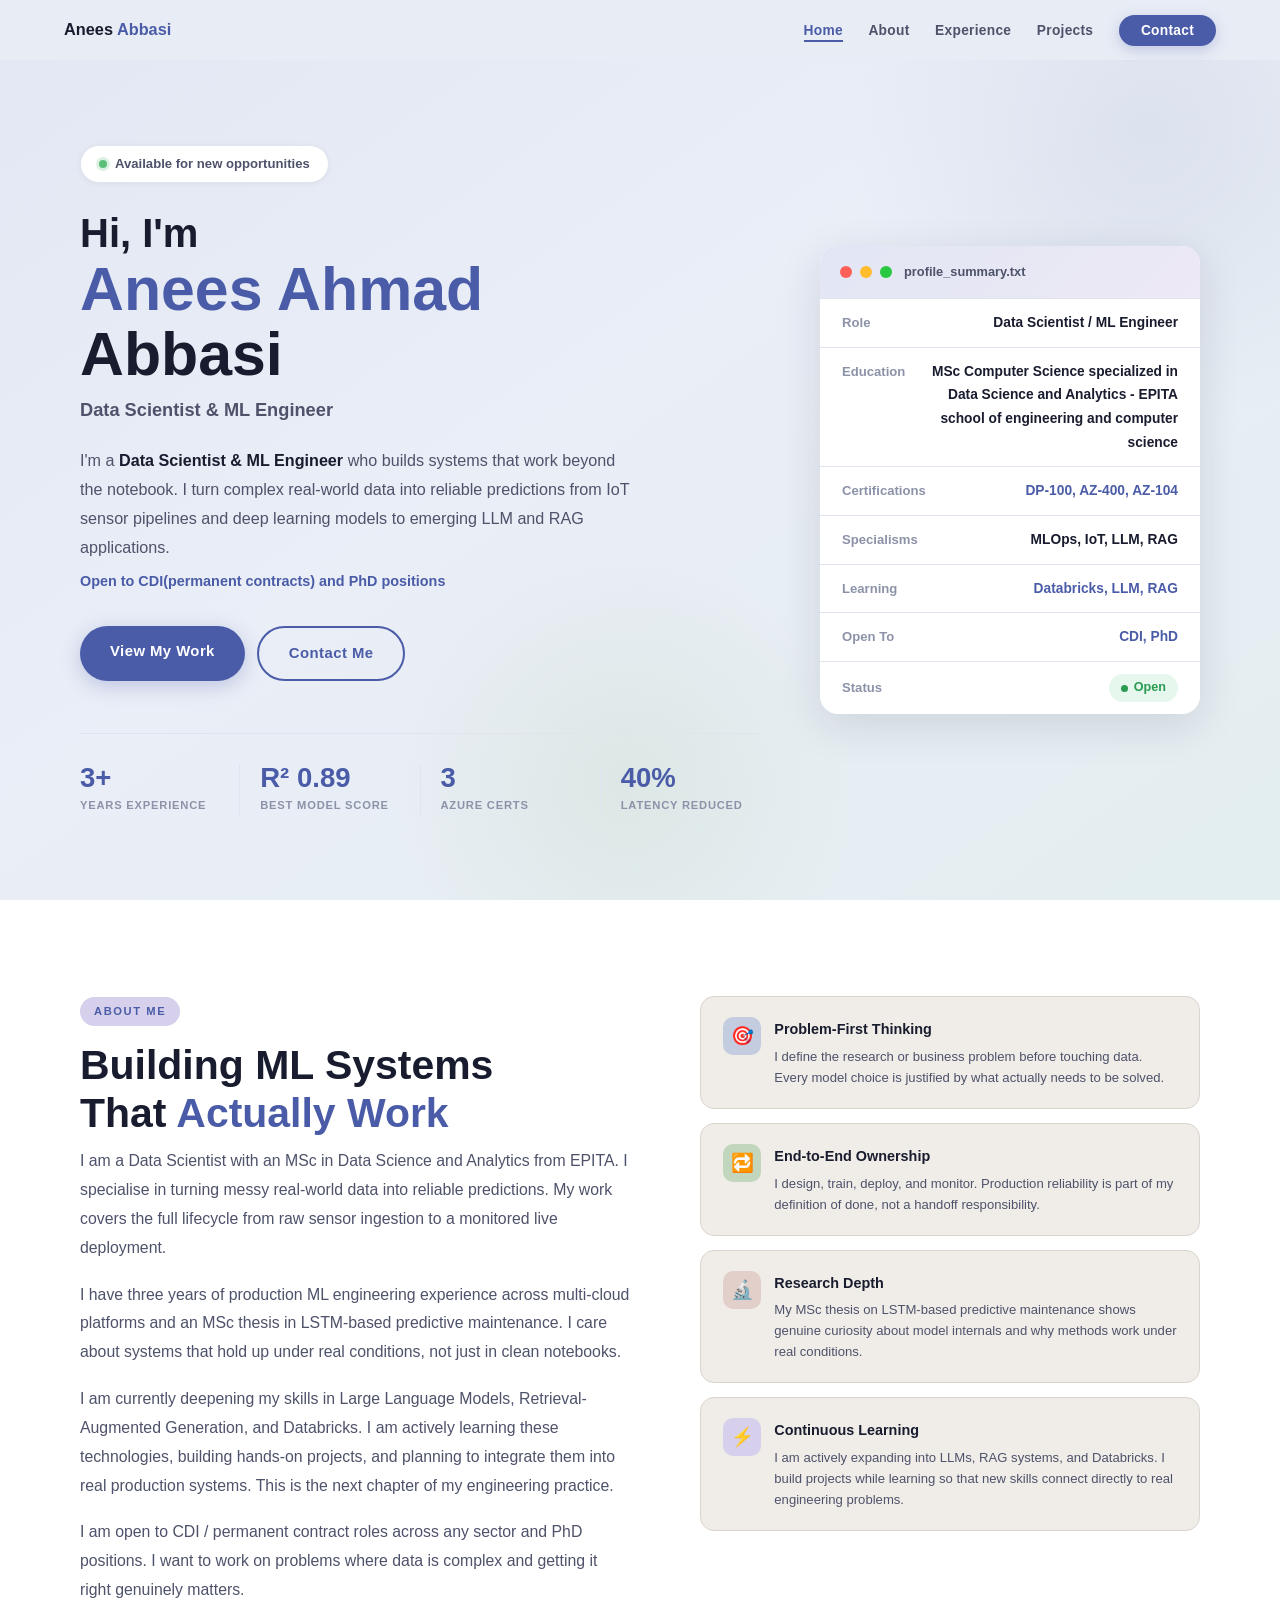
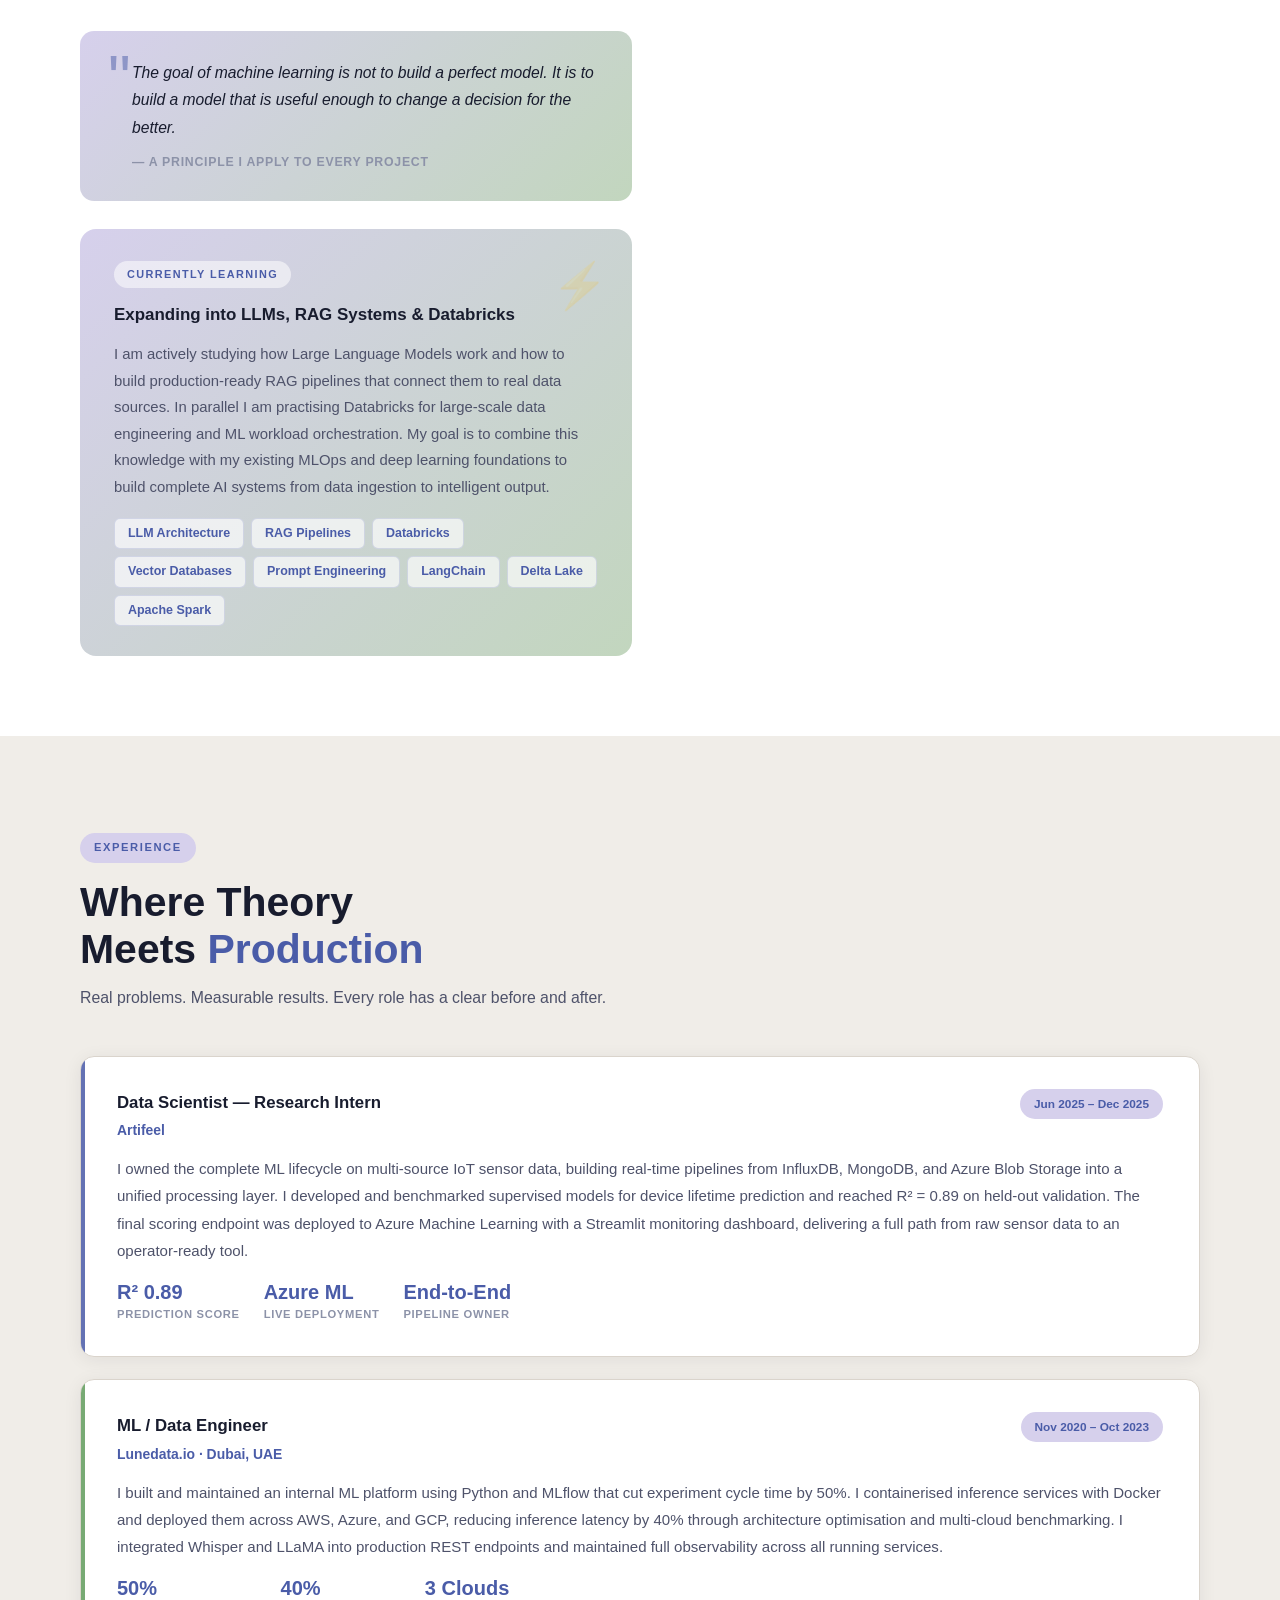
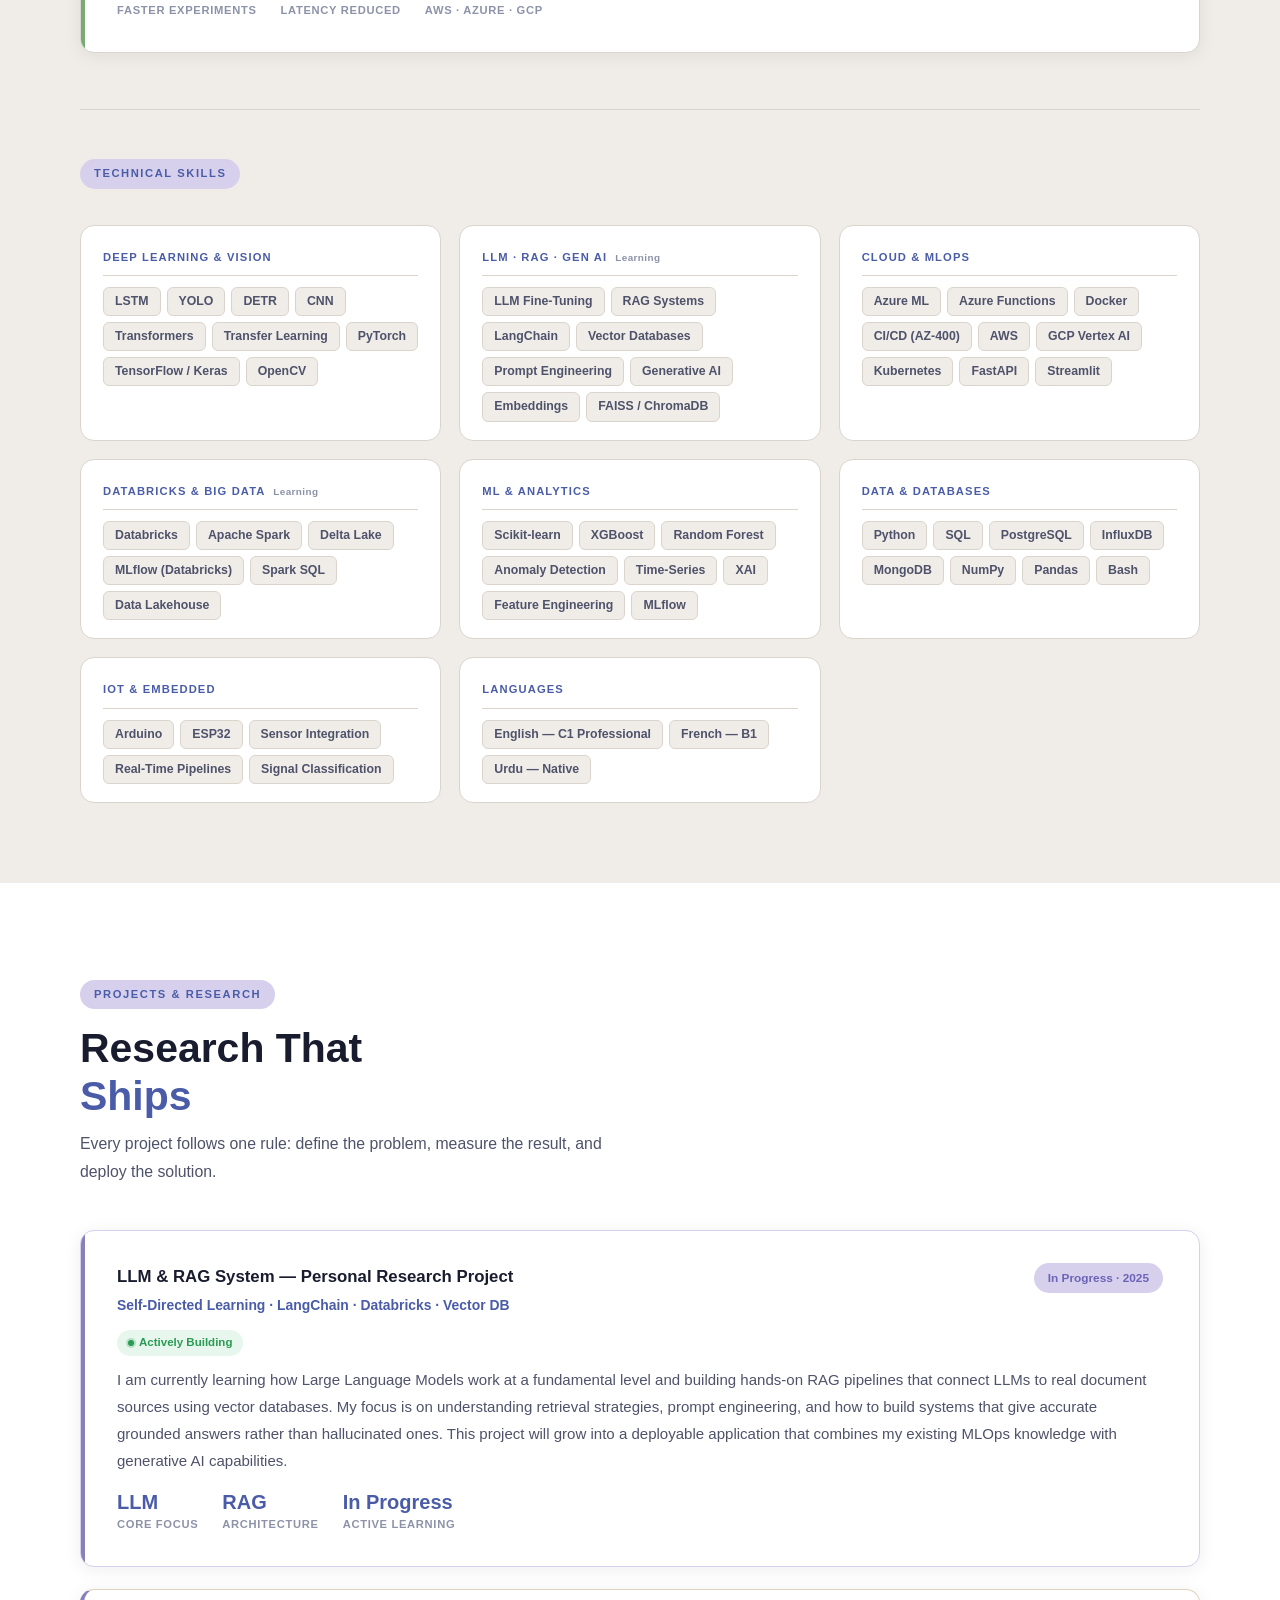
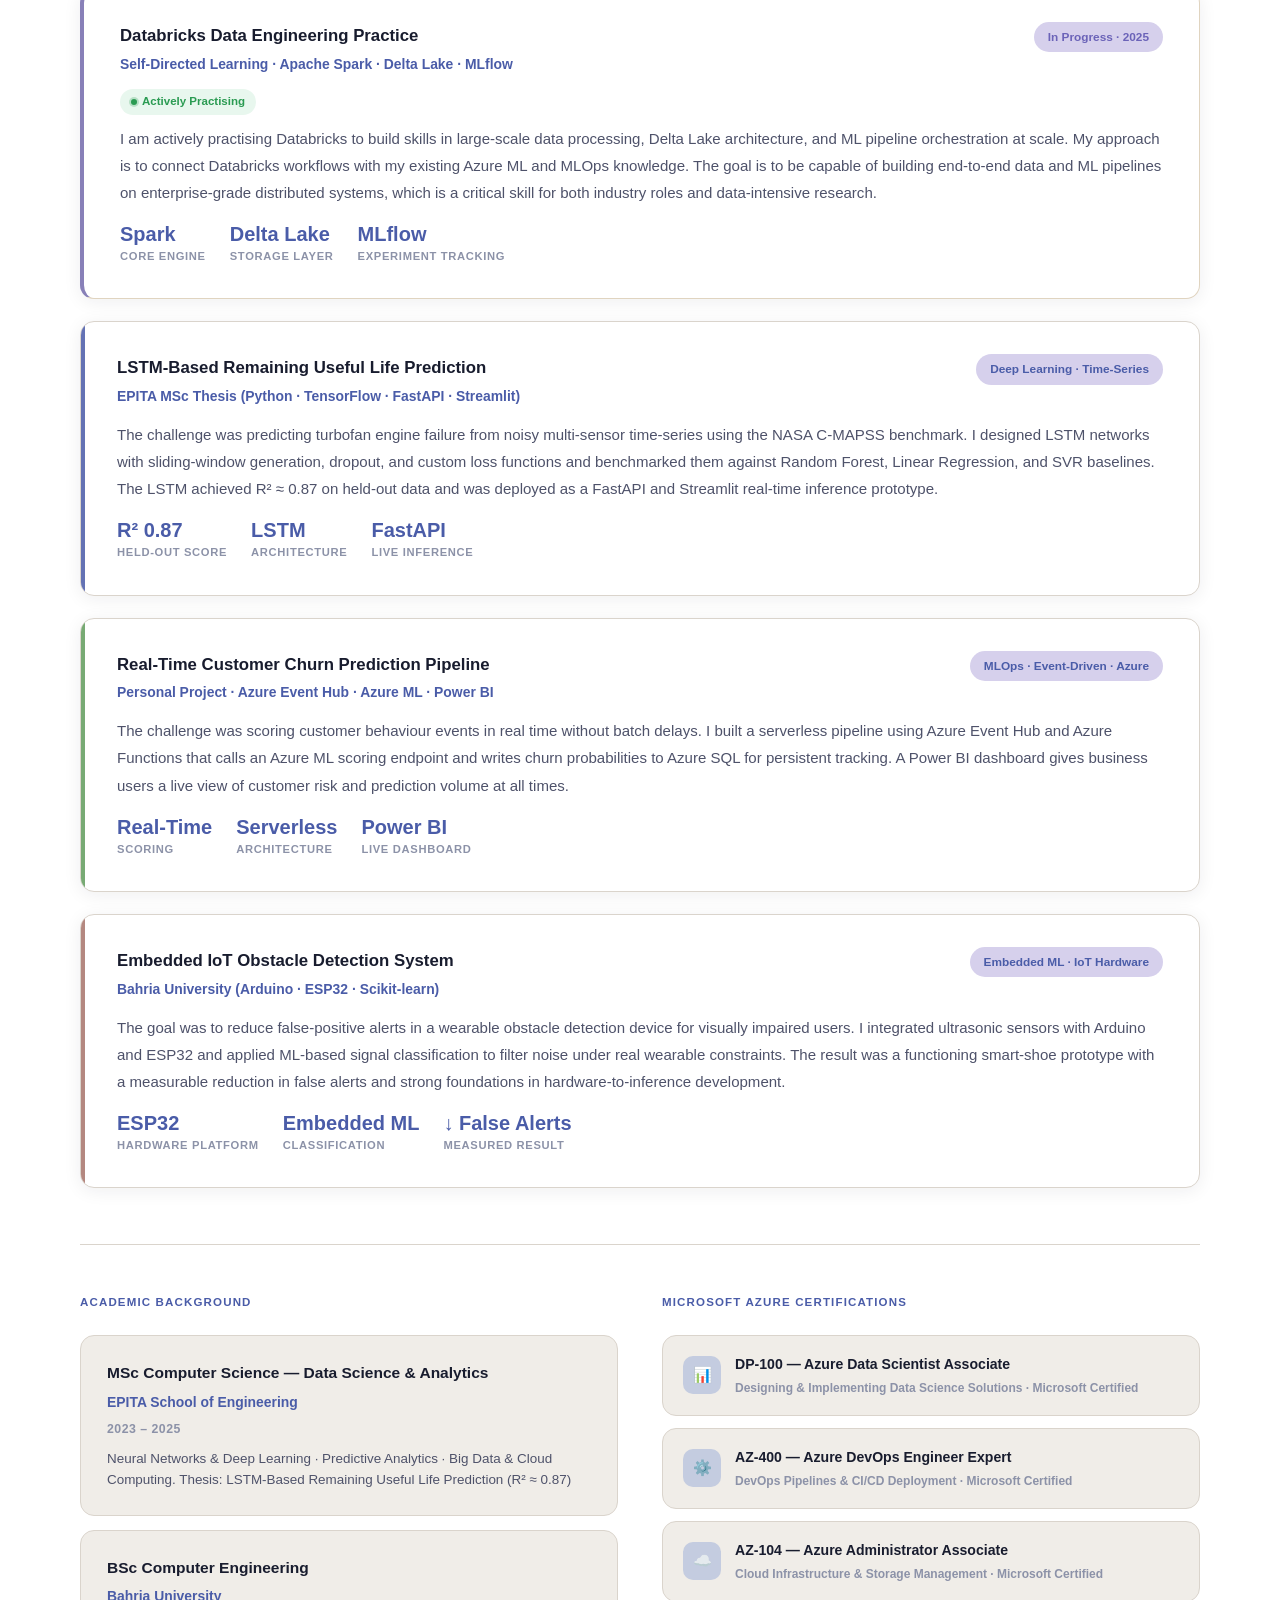
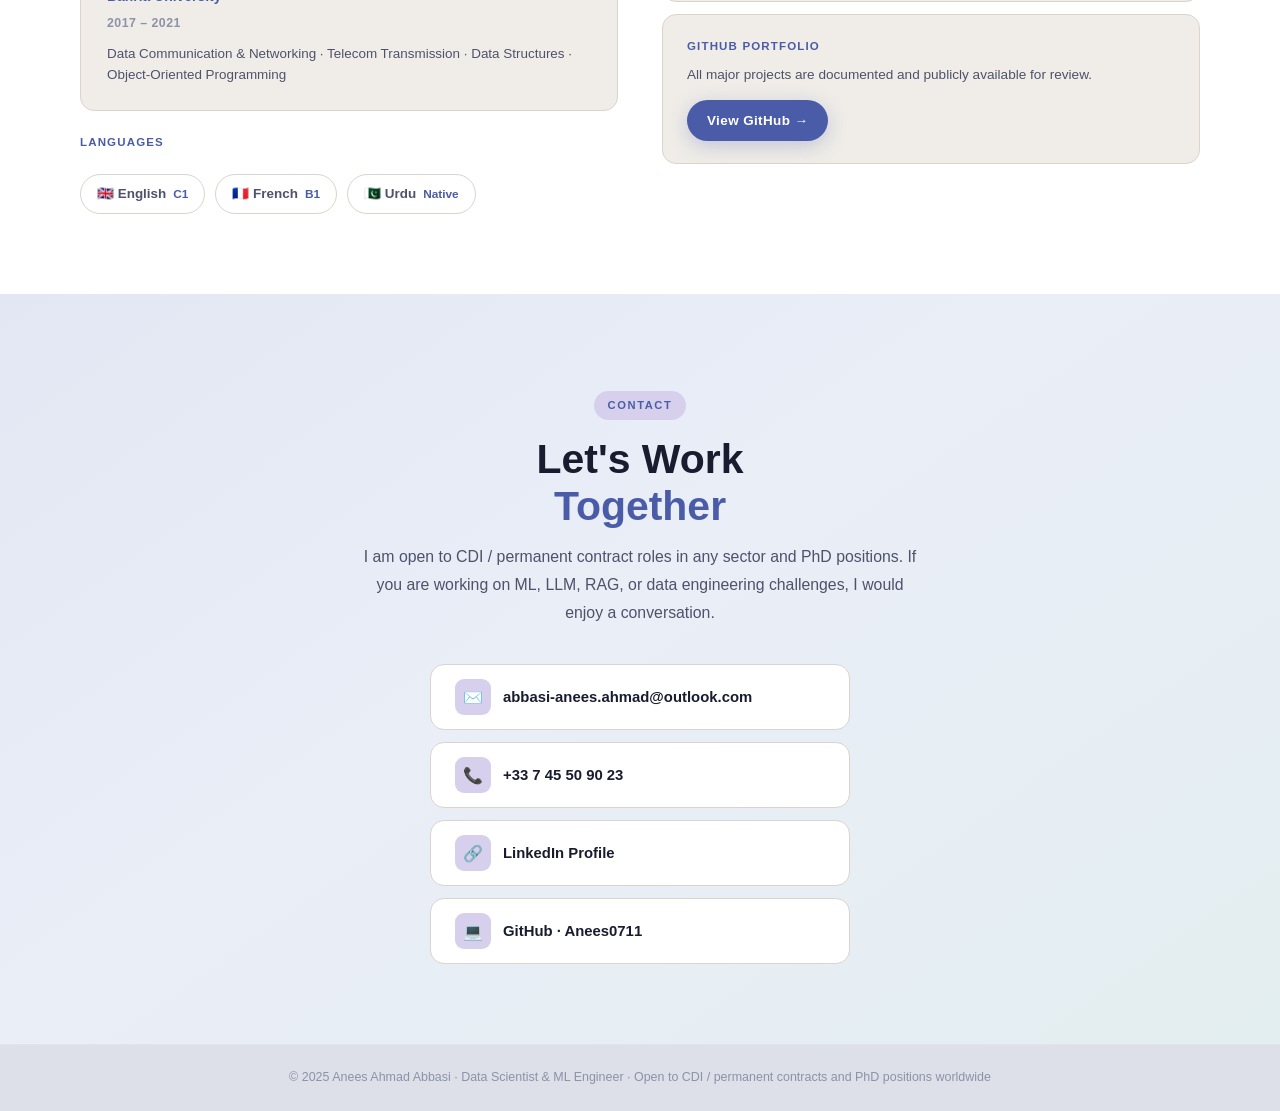
==== index.html @ 45b6e548 "Update index.html" ====
<!DOCTYPE html>
<html lang="en">
<head>
  <meta charset="UTF-8"/>
  <meta name="viewport" content="width=device-width, initial-scale=1.0"/>
  <title>Anees Ahmad Abbasi | Data Scientist & ML Engineer</title>
  <meta name="description" content="Anees Ahmad Abbasi — Data Scientist and ML Engineer specialising in deep learning, IoT analytics, LLM, RAG systems, and production ML deployment. Open to CDI / permanent contract and PhD positions."/>
  <meta name="keywords" content="Data Scientist, Machine Learning Engineer, Deep Learning, Computer Vision, IoT, MLOps, LSTM, Azure, Databricks, LLM, RAG, Generative AI, CDI, PhD, Python, TensorFlow, PyTorch"/>
  <link rel="stylesheet" href="style.css"/>
  <style>
    /* ── Learning section card ── */
    .learning-banner {
      margin-top: 28px;
      background: linear-gradient(135deg, #D6D0EC 0%, #C2D6BE 100%);
      border-radius: 16px;
      padding: 30px 34px;
      position: relative;
      overflow: hidden;
    }
    .learning-banner::after {
      content: '⚡';
      position: absolute;
      right: 24px; top: 18px;
      font-size: 2.8rem;
      opacity: .18;
    }
    .learning-banner .lb-tag {
      display: inline-block;
      font-size: .68rem; font-weight: 700; letter-spacing: .13em;
      text-transform: uppercase; color: #4A5CA8;
      background: rgba(255,255,255,.55);
      padding: 4px 13px; border-radius: 50px; margin-bottom: 12px;
    }
    .learning-banner h3 {
      font-size: 1.06rem; font-weight: 700; color: #181C2E; margin-bottom: 12px;
    }
    .learning-banner p {
      font-size: .93rem; color: #4E526A; line-height: 1.78; margin-bottom: 0;
    }
    .learning-tags {
      display: flex; flex-wrap: wrap; gap: 7px; margin-top: 18px;
    }
    .ltag {
      background: rgba(255,255,255,.65);
      border: 1px solid rgba(74,92,168,.18);
      font-size: .78rem; font-weight: 700; color: #4A5CA8;
      padding: 4px 13px; border-radius: 6px;
    }

    /* ── Currently Learning project card ── */
    .ecard.learning-card::before { background: #8880B8; }
    .learning-badge-wrap {
      display: flex; align-items: center; gap: 8px; margin-bottom: 10px;
    }
    .live-badge {
      display: inline-flex; align-items: center; gap: 5px;
      background: #E8F7EE; color: #2A9B52;
      font-size: .72rem; font-weight: 700;
      padding: 3px 11px; border-radius: 50px;
    }
    .live-badge::before {
      content: ''; width: 6px; height: 6px; border-radius: 50%;
      background: #2A9B52;
      box-shadow: 0 0 0 2px rgba(42,155,82,.25);
    }
  </style>
</head>
<body>

<!-- ════════════════ NAV ════════════════ -->
<nav id="nav">
  <a href="#home" class="nbrand">Anees <em>Abbasi</em></a>
  <ul class="nlinks" id="nl">
    <li><a href="#home" class="on">Home</a></li>
    <li><a href="#about">About</a></li>
    <li><a href="#experience">Experience</a></li>
    <li><a href="#projects">Projects</a></li>
    <li><a href="#contact" class="ncta">Contact</a></li>
  </ul>
  <div class="ham" onclick="toggleNav()">
    <span></span><span></span><span></span>
  </div>
</nav>

<!-- ════════════════ PAGE 1: HOME ════════════════ -->
<section id="home">
  <div class="home-grid">

    <div>
      <div class="havail"><span class="avdot"></span>Available for new opportunities</div>
      <p class="hgreet">Hi, I'm</p>
      <h1 class="hname">
        <span class="fn">Anees Ahmad</span><br>
        <span class="ln">Abbasi</span>
      </h1>
      <p class="hrole">Data Scientist &amp; ML Engineer</p>
      <p class="hbio">
        I'm a <strong>Data Scientist &amp; ML Engineer</strong> who builds systems that work beyond the notebook. I turn complex real-world data into reliable predictions from IoT sensor pipelines and deep learning models to emerging LLM and RAG applications.
      </p>
      <p class="hseek">Open to CDI(permanent contracts) and PhD positions</p>
      <div class="hbtns">
        <a href="#experience" class="btn bf">View My Work</a>
        <a href="#contact" class="btn bo">Contact Me</a>
      </div>
      <div class="hstats">
        <div class="hstat"><div class="hsn">3+</div><div class="hsl">Years Experience</div></div>
        <div class="hstat"><div class="hsn">R²&nbsp;0.89</div><div class="hsl">Best Model Score</div></div>
        <div class="hstat"><div class="hsn">3</div><div class="hsl">Azure Certs</div></div>
        <div class="hstat"><div class="hsn">40%</div><div class="hsl">Latency Reduced</div></div>
      </div>
    </div>

    <div class="home-right">
      <div class="pcard">
        <div class="pcard-top">
          <span class="pdot pd1"></span><span class="pdot pd2"></span><span class="pdot pd3"></span>
          <span class="pfname">profile_summary.txt</span>
        </div>
        <div class="prow"><span class="prlbl">Role</span><span class="prval">Data Scientist / ML Engineer</span></div>
        <div class="prow"><span class="prlbl">Education</span><span class="prval">MSc Computer Science specialized in Data Science and Analytics - EPITA school of engineering and computer science</span></div>
        <div class="prow"><span class="prlbl">Certifications</span><span class="prval ac">DP-100, AZ-400, AZ-104</span></div>
        <div class="prow"><span class="prlbl">Specialisms</span><span class="prval">MLOps, IoT, LLM, RAG</span></div>
        <div class="prow"><span class="prlbl">Learning</span><span class="prval ac">Databricks, LLM, RAG</span></div>
        <div class="prow"><span class="prlbl">Open To</span><span class="prval ac">CDI, PhD</span></div>
        <div class="prow"><span class="prlbl">Status</span><span class="prval"><span class="chip-open">Open</span></span></div>
      </div>
    </div>

  </div>
</section>

<!-- ════════════════ PAGE 2: ABOUT ════════════════ -->
<section id="about">
  <div class="about-grid rv">

    <div>
      <span class="tag">About Me</span>
      <h2 class="st">Building ML Systems<br>That <em>Actually Work</em></h2>

      <p class="about-p">I am a Data Scientist with an MSc in Data Science and Analytics from EPITA. I specialise in turning messy real-world data into reliable predictions. My work covers the full lifecycle from raw sensor ingestion to a monitored live deployment.</p>

      <p class="about-p">I have three years of production ML engineering experience across multi-cloud platforms and an MSc thesis in LSTM-based predictive maintenance. I care about systems that hold up under real conditions, not just in clean notebooks.</p>

      <p class="about-p">I am currently deepening my skills in Large Language Models, Retrieval-Augmented Generation, and Databricks. I am actively learning these technologies, building hands-on projects, and planning to integrate them into real production systems. This is the next chapter of my engineering practice.</p>

      <p class="about-p">I am open to CDI / permanent contract roles across any sector and PhD positions. I want to work on problems where data is complex and getting it right genuinely matters.</p>

      <div class="qbox">
        <blockquote>
          The goal of machine learning is not to build a perfect model. It is to build a model that is useful enough to change a decision for the better.
          <cite>— A principle I apply to every project</cite>
        </blockquote>
      </div>

      <!-- Currently Learning banner -->
      <div class="learning-banner">
        <div class="lb-tag">Currently Learning</div>
        <h3>Expanding into LLMs, RAG Systems &amp; Databricks</h3>
        <p>I am actively studying how Large Language Models work and how to build production-ready RAG pipelines that connect them to real data sources. In parallel I am practising Databricks for large-scale data engineering and ML workload orchestration. My goal is to combine this knowledge with my existing MLOps and deep learning foundations to build complete AI systems from data ingestion to intelligent output.</p>
        <div class="learning-tags">
          <span class="ltag">LLM Architecture</span>
          <span class="ltag">RAG Pipelines</span>
          <span class="ltag">Databricks</span>
          <span class="ltag">Vector Databases</span>
          <span class="ltag">Prompt Engineering</span>
          <span class="ltag">LangChain</span>
          <span class="ltag">Delta Lake</span>
          <span class="ltag">Apache Spark</span>
        </div>
      </div>
    </div>

    <div class="acards">
      <div class="acard">
        <div class="aico ic-b">🎯</div>
        <div><h3>Problem-First Thinking</h3><p>I define the research or business problem before touching data. Every model choice is justified by what actually needs to be solved.</p></div>
      </div>
      <div class="acard">
        <div class="aico ic-g">🔁</div>
        <div><h3>End-to-End Ownership</h3><p>I design, train, deploy, and monitor. Production reliability is part of my definition of done, not a handoff responsibility.</p></div>
      </div>
      <div class="acard">
        <div class="aico ic-p">🔬</div>
        <div><h3>Research Depth</h3><p>My MSc thesis on LSTM-based predictive maintenance shows genuine curiosity about model internals and why methods work under real conditions.</p></div>
      </div>
      <div class="acard">
        <div class="aico ic-l">⚡</div>
        <div><h3>Continuous Learning</h3><p>I am actively expanding into LLMs, RAG systems, and Databricks. I build projects while learning so that new skills connect directly to real engineering problems.</p></div>
      </div>
    </div>

  </div>
</section>

<!-- ════════════════ PAGE 3: EXPERIENCE ════════════════ -->
<section id="experience">
  <div class="wrap">
    <span class="tag rv">Experience</span>
    <h2 class="st rv">Where Theory<br>Meets <em>Production</em></h2>
    <p class="lead rv">Real problems. Measurable results. Every role has a clear before and after.</p>

    <div class="ecards">

      <div class="ecard eb rv">
        <div class="ehead">
          <div>
            <div class="etit">Data Scientist — Research Intern</div>
            <div class="eorg">Artifeel</div>
          </div>
          <span class="ebadge">Jun 2025 – Dec 2025</span>
        </div>
        <p class="edesc">I owned the complete ML lifecycle on multi-source IoT sensor data, building real-time pipelines from InfluxDB, MongoDB, and Azure Blob Storage into a unified processing layer. I developed and benchmarked supervised models for device lifetime prediction and reached R² = 0.89 on held-out validation. The final scoring endpoint was deployed to Azure Machine Learning with a Streamlit monitoring dashboard, delivering a full path from raw sensor data to an operator-ready tool.</p>
        <div class="emets">
          <div><div class="mv">R² 0.89</div><div class="ml">Prediction Score</div></div>
          <div><div class="mv">Azure ML</div><div class="ml">Live Deployment</div></div>
          <div><div class="mv">End-to-End</div><div class="ml">Pipeline Owner</div></div>
        </div>
      </div>

      <div class="ecard eg rv">
        <div class="ehead">
          <div>
            <div class="etit">ML / Data Engineer</div>
            <div class="eorg">Lunedata.io · Dubai, UAE</div>
          </div>
          <span class="ebadge">Nov 2020 – Oct 2023</span>
        </div>
        <p class="edesc">I built and maintained an internal ML platform using Python and MLflow that cut experiment cycle time by 50%. I containerised inference services with Docker and deployed them across AWS, Azure, and GCP, reducing inference latency by 40% through architecture optimisation and multi-cloud benchmarking. I integrated Whisper and LLaMA into production REST endpoints and maintained full observability across all running services.</p>
        <div class="emets">
          <div><div class="mv">50%</div><div class="ml">Faster Experiments</div></div>
          <div><div class="mv">40%</div><div class="ml">Latency Reduced</div></div>
          <div><div class="mv">3 Clouds</div><div class="ml">AWS · Azure · GCP</div></div>
        </div>
      </div>

    </div>

    <!-- SKILLS -->
    <div class="skills-header">
      <span class="tag rv">Technical Skills</span>
      <div class="sgrid">

        <div class="sgrp rv">
          <div class="sgtit">Deep Learning &amp; Vision</div>
          <div class="stags">
            <span class="stag">LSTM</span><span class="stag">YOLO</span><span class="stag">DETR</span>
            <span class="stag">CNN</span><span class="stag">Transformers</span>
            <span class="stag">Transfer Learning</span><span class="stag">PyTorch</span>
            <span class="stag">TensorFlow / Keras</span><span class="stag">OpenCV</span>
          </div>
        </div>

        <div class="sgrp rv">
          <div class="sgtit">LLM · RAG · Gen AI <span style="font-size:.62rem;color:#8C92A8;font-weight:600;letter-spacing:.04em;text-transform:none;margin-left:4px;">Learning</span></div>
          <div class="stags">
            <span class="stag">LLM Fine-Tuning</span><span class="stag">RAG Systems</span>
            <span class="stag">LangChain</span><span class="stag">Vector Databases</span>
            <span class="stag">Prompt Engineering</span><span class="stag">Generative AI</span>
            <span class="stag">Embeddings</span><span class="stag">FAISS / ChromaDB</span>
          </div>
        </div>

        <div class="sgrp rv">
          <div class="sgtit">Cloud &amp; MLOps</div>
          <div class="stags">
            <span class="stag">Azure ML</span><span class="stag">Azure Functions</span>
            <span class="stag">Docker</span><span class="stag">CI/CD (AZ-400)</span>
            <span class="stag">AWS</span><span class="stag">GCP Vertex AI</span>
            <span class="stag">Kubernetes</span><span class="stag">FastAPI</span><span class="stag">Streamlit</span>
          </div>
        </div>

        <div class="sgrp rv">
          <div class="sgtit">Databricks &amp; Big Data <span style="font-size:.62rem;color:#8C92A8;font-weight:600;letter-spacing:.04em;text-transform:none;margin-left:4px;">Learning</span></div>
          <div class="stags">
            <span class="stag">Databricks</span><span class="stag">Apache Spark</span>
            <span class="stag">Delta Lake</span><span class="stag">MLflow (Databricks)</span>
            <span class="stag">Spark SQL</span><span class="stag">Data Lakehouse</span>
          </div>
        </div>

        <div class="sgrp rv">
          <div class="sgtit">ML &amp; Analytics</div>
          <div class="stags">
            <span class="stag">Scikit-learn</span><span class="stag">XGBoost</span>
            <span class="stag">Random Forest</span><span class="stag">Anomaly Detection</span>
            <span class="stag">Time-Series</span><span class="stag">XAI</span>
            <span class="stag">Feature Engineering</span><span class="stag">MLflow</span>
          </div>
        </div>

        <div class="sgrp rv">
          <div class="sgtit">Data &amp; Databases</div>
          <div class="stags">
            <span class="stag">Python</span><span class="stag">SQL</span>
            <span class="stag">PostgreSQL</span><span class="stag">InfluxDB</span>
            <span class="stag">MongoDB</span><span class="stag">NumPy</span>
            <span class="stag">Pandas</span><span class="stag">Bash</span>
          </div>
        </div>

        <div class="sgrp rv">
          <div class="sgtit">IoT &amp; Embedded</div>
          <div class="stags">
            <span class="stag">Arduino</span><span class="stag">ESP32</span>
            <span class="stag">Sensor Integration</span>
            <span class="stag">Real-Time Pipelines</span>
            <span class="stag">Signal Classification</span>
          </div>
        </div>

        <div class="sgrp rv">
          <div class="sgtit">Languages</div>
          <div class="stags">
            <span class="stag">English — C1 Professional</span>
            <span class="stag">French — B1</span>
            <span class="stag">Urdu — Native</span>
          </div>
        </div>

      </div>
    </div>

  </div>
</section>

<!-- ════════════════ PAGE 4: PROJECTS / RESEARCH ════════════════ -->
<section id="projects">
  <div class="wrap">
    <span class="tag rv">Projects &amp; Research</span>
    <h2 class="st rv">Research That<br><em>Ships</em></h2>
    <p class="lead rv">Every project follows one rule: define the problem, measure the result, and deploy the solution.</p>

    <div class="ecards">

      <!-- Currently Learning / In Progress card -->
      <div class="ecard learning-card rv" style="border-color:#D6D0EC;">
        <div class="ehead">
          <div>
            <div class="etit">LLM &amp; RAG System — Personal Research Project</div>
            <div class="eorg">Self-Directed Learning · LangChain · Databricks · Vector DB</div>
          </div>
          <span class="ebadge" style="background:#D6D0EC;color:#6B63B8;">In Progress · 2025</span>
        </div>
        <div class="learning-badge-wrap">
          <span class="live-badge">Actively Building</span>
        </div>
        <p class="edesc">I am currently learning how Large Language Models work at a fundamental level and building hands-on RAG pipelines that connect LLMs to real document sources using vector databases. My focus is on understanding retrieval strategies, prompt engineering, and how to build systems that give accurate grounded answers rather than hallucinated ones. This project will grow into a deployable application that combines my existing MLOps knowledge with generative AI capabilities.</p>
        <div class="emets">
          <div><div class="mv">LLM</div><div class="ml">Core Focus</div></div>
          <div><div class="mv">RAG</div><div class="ml">Architecture</div></div>
          <div><div class="mv">In Progress</div><div class="ml">Active Learning</div></div>
        </div>
      </div>

      <div class="ecard rv" style="border-color:#E0D4C0; border-left: 4px solid #8880B8;">
        <div class="ehead">
          <div>
            <div class="etit">Databricks Data Engineering Practice</div>
            <div class="eorg">Self-Directed Learning · Apache Spark · Delta Lake · MLflow</div>
          </div>
          <span class="ebadge" style="background:#D6D0EC;color:#6B63B8;">In Progress · 2025</span>
        </div>
        <div class="learning-badge-wrap">
          <span class="live-badge">Actively Practising</span>
        </div>
        <p class="edesc">I am actively practising Databricks to build skills in large-scale data processing, Delta Lake architecture, and ML pipeline orchestration at scale. My approach is to connect Databricks workflows with my existing Azure ML and MLOps knowledge. The goal is to be capable of building end-to-end data and ML pipelines on enterprise-grade distributed systems, which is a critical skill for both industry roles and data-intensive research.</p>
        <div class="emets">
          <div><div class="mv">Spark</div><div class="ml">Core Engine</div></div>
          <div><div class="mv">Delta Lake</div><div class="ml">Storage Layer</div></div>
          <div><div class="mv">MLflow</div><div class="ml">Experiment Tracking</div></div>
        </div>
      </div>

      <div class="ecard eb rv">
        <div class="ehead">
          <div>
            <div class="etit">LSTM-Based Remaining Useful Life Prediction</div>
            <div class="eorg">EPITA MSc Thesis (Python · TensorFlow · FastAPI · Streamlit)</div>
          </div>
          <span class="ebadge">Deep Learning · Time-Series</span>
        </div>
        <p class="edesc">The challenge was predicting turbofan engine failure from noisy multi-sensor time-series using the NASA C-MAPSS benchmark. I designed LSTM networks with sliding-window generation, dropout, and custom loss functions and benchmarked them against Random Forest, Linear Regression, and SVR baselines. The LSTM achieved R² ≈ 0.87 on held-out data and was deployed as a FastAPI and Streamlit real-time inference prototype.</p>
        <div class="emets">
          <div><div class="mv">R² 0.87</div><div class="ml">Held-Out Score</div></div>
          <div><div class="mv">LSTM</div><div class="ml">Architecture</div></div>
          <div><div class="mv">FastAPI</div><div class="ml">Live Inference</div></div>
        </div>
      </div>

      <div class="ecard eg rv">
        <div class="ehead">
          <div>
            <div class="etit">Real-Time Customer Churn Prediction Pipeline</div>
            <div class="eorg">Personal Project · Azure Event Hub · Azure ML · Power BI</div>
          </div>
          <span class="ebadge">MLOps · Event-Driven · Azure</span>
        </div>
        <p class="edesc">The challenge was scoring customer behaviour events in real time without batch delays. I built a serverless pipeline using Azure Event Hub and Azure Functions that calls an Azure ML scoring endpoint and writes churn probabilities to Azure SQL for persistent tracking. A Power BI dashboard gives business users a live view of customer risk and prediction volume at all times.</p>
        <div class="emets">
          <div><div class="mv">Real-Time</div><div class="ml">Scoring</div></div>
          <div><div class="mv">Serverless</div><div class="ml">Architecture</div></div>
          <div><div class="mv">Power BI</div><div class="ml">Live Dashboard</div></div>
        </div>
      </div>

      <div class="ecard ep rv">
        <div class="ehead">
          <div>
            <div class="etit">Embedded IoT Obstacle Detection System</div>
            <div class="eorg">Bahria University  (Arduino · ESP32 · Scikit-learn)</div>
          </div>
          <span class="ebadge">Embedded ML · IoT Hardware</span>
        </div>
        <p class="edesc">The goal was to reduce false-positive alerts in a wearable obstacle detection device for visually impaired users. I integrated ultrasonic sensors with Arduino and ESP32 and applied ML-based signal classification to filter noise under real wearable constraints. The result was a functioning smart-shoe prototype with a measurable reduction in false alerts and strong foundations in hardware-to-inference development.</p>
        <div class="emets">
          <div><div class="mv">ESP32</div><div class="ml">Hardware Platform</div></div>
          <div><div class="mv">Embedded ML</div><div class="ml">Classification</div></div>
          <div><div class="mv">↓ False Alerts</div><div class="ml">Measured Result</div></div>
        </div>
      </div>

    </div>

    <!-- Education + Certifications -->
    <div class="edu-certs rv">

      <div>
        <div class="blk-title">Academic Background</div>
        <div class="edu-item">
          <div class="edu-deg">MSc Computer Science — Data Science &amp; Analytics</div>
          <div class="edu-sch">EPITA School of Engineering</div>
          <div class="edu-yr">2023 – 2025</div>
          <div class="edu-note">Neural Networks &amp; Deep Learning · Predictive Analytics · Big Data &amp; Cloud Computing. Thesis: LSTM-Based Remaining Useful Life Prediction (R² ≈ 0.87)</div>
        </div>
        <div class="edu-item">
          <div class="edu-deg">BSc Computer Engineering</div>
          <div class="edu-sch">Bahria University</div>
          <div class="edu-yr">2017 – 2021</div>
          <div class="edu-note">Data Communication &amp; Networking · Telecom Transmission · Data Structures · Object-Oriented Programming</div>
        </div>
        <div style="margin-top:22px;">
          <div class="blk-title">Languages</div>
          <div class="lang-row">
            <span class="lchip">🇬🇧 English <strong>C1</strong></span>
            <span class="lchip">🇫🇷 French <strong>B1</strong></span>
            <span class="lchip">🇵🇰 Urdu <strong>Native</strong></span>
          </div>
        </div>
      </div>

      <div>
        <div class="blk-title">Microsoft Azure Certifications</div>
        <div class="cert-item"><div class="cico">📊</div><div><div class="cname">DP-100 — Azure Data Scientist Associate</div><div class="cbody">Designing &amp; Implementing Data Science Solutions · Microsoft Certified</div></div></div>
        <div class="cert-item"><div class="cico">⚙️</div><div><div class="cname">AZ-400 — Azure DevOps Engineer Expert</div><div class="cbody">DevOps Pipelines &amp; CI/CD Deployment · Microsoft Certified</div></div></div>
        <div class="cert-item"><div class="cico">☁️</div><div><div class="cname">AZ-104 — Azure Administrator Associate</div><div class="cbody">Cloud Infrastructure &amp; Storage Management · Microsoft Certified</div></div></div>
        <div class="gh-card">
          <div class="blk-title" style="margin-bottom:8px;">GitHub Portfolio</div>
          <p>All major projects are documented and publicly available for review.</p>
          <a href="https://github.com/Anees0711" target="_blank" rel="noopener" class="btn bf" style="font-size:.84rem;padding:9px 20px;">View GitHub →</a>
        </div>
      </div>

    </div>
  </div>
</section>

<!-- ════════════════ PAGE 5: CONTACT ════════════════ -->
<section id="contact">
  <div class="contact-inner">
    <span class="tag">Contact</span>
    <h2 class="st rv">Let's Work<br><em>Together</em></h2>
    <p class="lead rv" style="margin:0 auto 38px;text-align:center;">
      I am open to CDI / permanent contract roles in any sector and PhD positions. If you are working on ML, LLM, RAG, or data engineering challenges, I would enjoy a conversation.
    </p>
    <div class="clinks rv">
      <a href="mailto:abbasi-anees.ahmad@outlook.com" class="clink"><div class="cion">✉️</div>abbasi-anees.ahmad@outlook.com</a>
      <a href="tel:+33745509023" class="clink"><div class="cion">📞</div>+33 7 45 50 90 23</a>
      <a href="https://linkedin.com/in/anees-abbasi" target="_blank" rel="noopener" class="clink"><div class="cion">🔗</div>LinkedIn Profile</a>
      <a href="https://github.com/Anees0711" target="_blank" rel="noopener" class="clink"><div class="cion">💻</div>GitHub · Anees0711</a>
    </div>
  </div>
</section>

<footer>
  <p>© 2025 Anees Ahmad Abbasi · Data Scientist &amp; ML Engineer · Open to CDI / permanent contracts and PhD positions worldwide</p>
</footer>

<script>
  const nav = document.getElementById('nav');
  window.addEventListener('scroll', () => {
    nav.classList.toggle('sc', window.scrollY > 16);
    let cur = '';
    document.querySelectorAll('section[id]').forEach(s => {
      if (window.scrollY >= s.offsetTop - 80) cur = s.id;
    });
    document.querySelectorAll('.nlinks a').forEach(a => {
      a.classList.toggle('on', a.getAttribute('href') === '#' + cur);
    });
  });

  const ro = new IntersectionObserver(entries => {
    entries.forEach((e, i) => {
      if (e.isIntersecting) {
        setTimeout(() => e.target.classList.add('on'), i * 55);
        ro.unobserve(e.target);
      }
    });
  }, { threshold: 0.08 });
  document.querySelectorAll('.rv').forEach(el => ro.observe(el));

  function toggleNav() { document.getElementById('nl').classList.toggle('open'); }
  document.querySelectorAll('.nlinks a').forEach(a =>
    a.addEventListener('click', () => document.getElementById('nl').classList.remove('open'))
  );
</script>
</body>
</html>
---- style.css ----
/* ═══════════════════════════════════════════════════════
   ANEES AHMAD ABBASI — PORTFOLIO STYLESHEET
   Design: Soft-luxury editorial, pastel palette, Calibri
═══════════════════════════════════════════════════════ */

/* ── RESET ── */
*, *::before, *::after { box-sizing: border-box; margin: 0; padding: 0; }
html  { scroll-behavior: smooth; }
body  {
  font-family: 'Calibri', 'Gill Sans MT', 'Gill Sans', 'Trebuchet MS', sans-serif;
  background: var(--bg);
  color: var(--text);
  font-size: 16px;
  line-height: 1.72;
  overflow-x: hidden;
}
::-webkit-scrollbar { width: 5px; }
::-webkit-scrollbar-track { background: var(--page-cream); }
::-webkit-scrollbar-thumb { background: var(--accent-lt); border-radius: 3px; }

/* ── DESIGN TOKENS ── */
:root {
  /* Backgrounds */
  --bg:          #E8ECF5;
  --page-white:  #FFFFFF;
  --page-cream:  #F0EDE8;
  --card-white:  #FFFFFF;

  /* Pastels */
  --peri:        #C4CCE0;
  --peri-d:      #6472B4;
  --sage:        #C2D6BE;
  --sage-d:      #78AA74;
  --blush:       #E2CFCA;
  --blush-d:     #B48880;
  --lav:         #D6D0EC;
  --lav-d:       #8880B8;
  --mint:        #BCDCD4;
  --sand:        #DEDAD0;  /* subtle warm border fill */

  /* Text */
  --text:        #181C2E;
  --mid:         #4E526A;
  --soft:        #8C92A8;

  /* Accent blue-periwinkle */
  --accent:      #4A5CA8;
  --accent-h:    #3A4C96;
  --accent-lt:   #A4B0DA;

  /* Borders */
  --border:      #DAD4CC;
  --border2:     #E0E4EE;
  --white:       #FFFFFF;

  /* Shadows */
  --sh-xs: 0 1px 6px  rgba(24,28,46,.05);
  --sh:    0 3px 18px rgba(24,28,46,.07);
  --sh-md: 0 6px 28px rgba(24,28,46,.09);
  --sh-lg: 0 12px 44px rgba(24,28,46,.12);

  /* Radius */
  --r:    14px;
  --r-lg: 22px;
}

/* ── UTILITIES ── */
.wrap { max-width: 1120px; margin: 0 auto; }

.tag {
  display: inline-block;
  font-size: .70rem; font-weight: 700; letter-spacing: .14em;
  text-transform: uppercase; color: var(--accent);
  background: var(--lav); padding: 5px 14px;
  border-radius: 50px; margin-bottom: 16px;
}

h2.st {
  font-size: clamp(1.9rem, 3.2vw, 2.65rem);
  font-weight: 700; color: var(--text);
  line-height: 1.16; margin-bottom: 10px;
}
h2.st em { font-style: normal; color: var(--accent); }

.lead {
  font-size: .99rem; color: var(--mid);
  line-height: 1.76; max-width: 560px; margin-bottom: 44px;
}

/* Buttons */
.btn {
  display: inline-block; text-decoration: none;
  font-family: inherit; font-weight: 700;
  font-size: .93rem; letter-spacing: .03em;
  padding: 13px 30px; border-radius: 50px;
  cursor: pointer; border: none;
  transition: transform .2s, background .2s, box-shadow .2s;
}
.bf {
  background: var(--accent); color: var(--white);
  box-shadow: 0 5px 20px rgba(74,92,168,.28);
}
.bf:hover { background: var(--accent-h); transform: translateY(-2px); box-shadow: 0 9px 28px rgba(74,92,168,.36); }
.bo {
  background: transparent; color: var(--accent);
  border: 2px solid var(--accent);
}
.bo:hover { background: var(--accent); color: var(--white); transform: translateY(-2px); }

/* Reveal animation */
.rv { opacity: 0; transform: translateY(22px); transition: opacity .68s ease, transform .68s ease; }
.rv.on { opacity: 1; transform: translateY(0); }

/* ═══════════════════════════════════════════════════════
   NAVIGATION
═══════════════════════════════════════════════════════ */
nav {
  position: fixed; top: 0; left: 0; right: 0; z-index: 500;
  height: 60px;
  display: flex; align-items: center; justify-content: space-between;
  padding: 0 5vw;
  background: rgba(232,236,245,.94);
  backdrop-filter: blur(14px); -webkit-backdrop-filter: blur(14px);
  border-bottom: 1px solid transparent;
  transition: border-color .3s, box-shadow .3s;
}
nav.sc { border-bottom-color: var(--border2); box-shadow: 0 2px 16px rgba(24,28,46,.07); }

.nbrand { font-size: 1.02rem; font-weight: 700; color: var(--text); text-decoration: none; }
.nbrand em { font-style: normal; color: var(--accent); }

.nlinks { display: flex; align-items: center; gap: 1.6rem; list-style: none; }
.nlinks a {
  text-decoration: none; font-size: .86rem; font-weight: 600;
  color: var(--mid); letter-spacing: .02em;
  border-bottom: 2px solid transparent; padding-bottom: 2px;
  transition: color .2s, border-color .2s;
}
.nlinks a:hover, .nlinks a.on { color: var(--accent); border-bottom-color: var(--accent); }
.ncta {
  background: var(--accent) !important; color: var(--white) !important;
  padding: 8px 22px !important; border-radius: 50px !important;
  border-bottom: none !important;
  box-shadow: 0 4px 14px rgba(74,92,168,.26) !important;
  transition: background .2s, transform .2s !important;
}
.ncta:hover { background: var(--accent-h) !important; transform: translateY(-1px); }

.ham { display: none; flex-direction: column; gap: 5px; cursor: pointer; }
.ham span { display: block; width: 23px; height: 2px; background: var(--text); border-radius: 2px; }

/* ═══════════════════════════════════════════════════════
   PAGE 1 — HOME
   Blue-grey gradient, left text, right profile card
═══════════════════════════════════════════════════════ */
#home {
  min-height: 100vh; padding-top: 60px;
  display: flex; align-items: center;
  background: linear-gradient(145deg, #E2E7F3 0%, #EAEEF7 45%, #E3EEF0 100%);
  position: relative; overflow: hidden;
  padding-left: 5vw; padding-right: 5vw;
}

/* Subtle ambient blobs */
#home::before {
  content: ''; position: absolute;
  top: -180px; right: -180px;
  width: 620px; height: 620px; border-radius: 50%;
  background: radial-gradient(circle, rgba(196,204,224,.36) 0%, transparent 68%);
  pointer-events: none;
}
#home::after {
  content: ''; position: absolute;
  bottom: -120px; left: 30%;
  width: 480px; height: 480px; border-radius: 50%;
  background: radial-gradient(circle, rgba(194,214,190,.28) 0%, transparent 68%);
  pointer-events: none;
}

.home-grid {
  position: relative; z-index: 1;
  max-width: 1120px; margin: 0 auto; width: 100%;
  display: grid; grid-template-columns: 1fr 380px;
  gap: 60px; align-items: center;
}

/* ── Left ── */
.havail {
  display: inline-flex; align-items: center; gap: 8px;
  background: var(--white); border: 1.5px solid var(--border2);
  border-radius: 50px; padding: 7px 18px;
  font-size: .82rem; font-weight: 700; color: var(--mid);
  margin-bottom: 28px; box-shadow: var(--sh-xs);
  opacity: 0; animation: fu .7s .1s forwards;
}
.avdot {
  width: 8px; height: 8px; border-radius: 50%;
  background: #5BBF7A;
  box-shadow: 0 0 0 3px rgba(91,191,122,.22); flex-shrink: 0;
}

.hgreet {
  font-size: clamp(1.8rem, 3.2vw, 2.5rem);
  font-weight: 700; color: var(--text); line-height: 1.1; margin-bottom: 2px;
  opacity: 0; animation: fu .75s .2s forwards;
}
.hname {
  font-size: clamp(2.6rem, 5vw, 3.8rem);
  font-weight: 700; line-height: 1.06; margin-bottom: 8px;
  opacity: 0; animation: fu .75s .32s forwards;
}
.hname .fn { color: var(--accent); }
.hname .ln { color: var(--text); }

.hrole {
  font-size: clamp(.98rem, 1.6vw, 1.14rem);
  color: var(--mid); font-weight: 600; margin-bottom: 20px;
  opacity: 0; animation: fu .75s .44s forwards;
}

.hbio {
  font-size: 1.01rem; color: var(--mid);
  line-height: 1.80; max-width: 560px; margin-bottom: 7px;
  opacity: 0; animation: fu .75s .54s forwards;
}
.hbio strong { color: var(--text); font-weight: 700; }

.hseek {
  font-size: .90rem; font-weight: 700; color: var(--accent);
  margin-bottom: 32px;
  opacity: 0; animation: fu .75s .64s forwards;
}

.hbtns {
  display: flex; gap: 12px; flex-wrap: wrap; margin-bottom: 52px;
  opacity: 0; animation: fu .75s .74s forwards;
}

/* Stats row */
.hstats {
  display: flex; flex-wrap: wrap; gap: 0;
  border-top: 1px solid var(--border2); padding-top: 30px;
  opacity: 0; animation: fu .75s .86s forwards;
}
.hstat { flex: 1; min-width: 90px; padding-right: 20px; border-right: 1px solid var(--border2); margin-right: 20px; }
.hstat:last-child { border-right: none; margin-right: 0; padding-right: 0; }
.hsn { font-size: 1.72rem; font-weight: 700; color: var(--accent); line-height: 1; }
.hsl { font-size: .70rem; color: var(--soft); font-weight: 700; letter-spacing: .07em; text-transform: uppercase; margin-top: 4px; }

/* ── Right: profile card ── */
.home-right {
  display: flex; flex-direction: column; align-items: flex-start;
  opacity: 0; animation: fu .8s .42s forwards;
}

.pcard {
  width: 100%; background: var(--white);
  border-radius: 18px; box-shadow: var(--sh-lg); overflow: hidden;
}
.pcard-top {
  background: linear-gradient(135deg, #E2E6F4 0%, #EDE9F5 100%);
  padding: 15px 20px; display: flex; align-items: center; gap: 8px;
  border-bottom: 1px solid var(--border2);
}
.pdot { width: 12px; height: 12px; border-radius: 50%; }
.pd1 { background: #FF6058; } .pd2 { background: #FFBD2E; } .pd3 { background: #28C940; }
.pfname { font-size: .80rem; font-weight: 700; color: var(--mid); margin-left: 4px; }

.prow {
  display: flex; align-items: baseline; justify-content: space-between;
  padding: 12px 22px; border-bottom: 1px solid var(--border2); gap: 10px;
}
.prow:last-child { border-bottom: none; }
.prlbl { font-size: .82rem; color: var(--soft); font-weight: 600; flex-shrink: 0; }
.prval { font-size: .86rem; font-weight: 700; color: var(--text); text-align: right; }
.prval.ac { color: var(--accent); }

.chip-open {
  background: #E6F7EE; color: #2A9B52;
  font-size: .79rem; font-weight: 700; padding: 3px 12px;
  border-radius: 50px; display: inline-flex; align-items: center; gap: 6px;
}
.chip-open::before { content: ''; width: 7px; height: 7px; border-radius: 50%; background: #2A9B52; flex-shrink: 0; }

/* ═══════════════════════════════════════════════════════
   PAGE 2 — ABOUT
   White bg, left text + quote, right trait cards
═══════════════════════════════════════════════════════ */
#about { background: var(--page-white); padding: 96px 5vw 80px; }

.about-grid {
  display: grid; grid-template-columns: 1.05fr .95fr;
  gap: 68px; align-items: start; max-width: 1120px; margin: 0 auto;
}

.about-p { font-size: .99rem; color: var(--mid); line-height: 1.82; margin-bottom: 18px; }

.qbox {
  margin-top: 26px;
  background: linear-gradient(135deg, var(--lav) 0%, var(--sage) 100%);
  border-radius: var(--r); padding: 28px 32px;
}
.qbox blockquote {
  font-size: .98rem; font-style: italic; color: var(--text);
  line-height: 1.76; position: relative; padding-left: 20px;
}
.qbox blockquote::before {
  content: '"'; position: absolute; left: -4px; top: -12px;
  font-size: 4rem; color: var(--accent); line-height: 1;
  font-style: normal; opacity: .5;
}
.qbox cite {
  display: block; margin-top: 10px; font-size: .77rem;
  font-style: normal; font-weight: 700; color: var(--soft);
  letter-spacing: .06em; text-transform: uppercase;
}

/* Trait cards */
.acards { display: flex; flex-direction: column; gap: 14px; }
.acard {
  background: var(--page-cream); border: 1px solid var(--border);
  border-radius: var(--r); padding: 20px 22px;
  display: flex; align-items: flex-start; gap: 13px;
  transition: box-shadow .22s, transform .22s;
}
.acard:hover { box-shadow: var(--sh-md); transform: translateY(-2px); }
.aico {
  width: 38px; height: 38px; border-radius: 10px;
  display: flex; align-items: center; justify-content: center;
  font-size: 1.15rem; flex-shrink: 0;
}
.ic-b { background: var(--peri); }
.ic-g { background: var(--sage); }
.ic-p { background: var(--blush); }
.ic-l { background: var(--lav); }
.acard h3 { font-size: .90rem; font-weight: 700; color: var(--text); margin-bottom: 4px; }
.acard p  { font-size: .82rem; color: var(--mid); line-height: 1.60; }

/* ═══════════════════════════════════════════════════════
   PAGE 3 — EXPERIENCE
   Warm cream bg, white cards with left border stripe
═══════════════════════════════════════════════════════ */
#experience { background: var(--page-cream); padding: 96px 5vw 80px; }

.ecards { display: flex; flex-direction: column; gap: 22px; }

.ecard {
  background: var(--white); border: 1px solid var(--border);
  border-radius: var(--r); padding: 32px 36px;
  box-shadow: var(--sh); position: relative; overflow: hidden;
  transition: box-shadow .25s, transform .25s;
}
.ecard:hover { box-shadow: var(--sh-lg); transform: translateY(-3px); }
.ecard::before {
  content: ''; position: absolute; left: 0; top: 0; bottom: 0; width: 4px;
}
.eb::before { background: var(--peri-d); }
.eg::before { background: var(--sage-d); }
.ep::before { background: var(--blush-d); }
.es::before { background: var(--lav-d); }

.ehead {
  display: flex; align-items: flex-start;
  justify-content: space-between; gap: 14px;
  margin-bottom: 12px; flex-wrap: wrap;
}
.etit { font-size: 1.05rem; font-weight: 700; color: var(--text); }
.eorg { font-size: .87rem; color: var(--accent); font-weight: 600; margin-top: 2px; }
.ebadge {
  background: var(--lav); color: var(--accent);
  font-size: .74rem; font-weight: 700; padding: 5px 14px;
  border-radius: 50px; white-space: nowrap; flex-shrink: 0;
}

.edesc { font-size: .94rem; color: var(--mid); line-height: 1.80; margin-bottom: 18px; }

.emets { display: flex; gap: 24px; flex-wrap: wrap; }
.mv { font-size: 1.25rem; font-weight: 700; color: var(--accent); line-height: 1; }
.ml { font-size: .70rem; color: var(--soft); font-weight: 700; letter-spacing: .06em; text-transform: uppercase; margin-top: 3px; }

/* ── Skills grid (inside Experience) ── */
.skills-header {
  margin-top: 56px; padding-top: 48px; border-top: 1px solid var(--border);
}
.sgrid { display: grid; grid-template-columns: repeat(3, 1fr); gap: 18px; margin-top: 20px; }

.sgrp {
  background: var(--white); border: 1px solid var(--border);
  border-radius: var(--r); padding: 22px 22px 18px;
}
.sgtit {
  font-size: .70rem; font-weight: 700; letter-spacing: .10em;
  text-transform: uppercase; color: var(--accent);
  margin-bottom: 11px; padding-bottom: 8px; border-bottom: 1px solid var(--border);
}
.stags { display: flex; flex-wrap: wrap; gap: 6px; }
.stag {
  background: var(--page-cream); border: 1px solid var(--border);
  font-size: .77rem; font-weight: 600; color: var(--mid);
  padding: 3px 11px; border-radius: 6px;
  transition: background .18s, color .18s;
}
.stag:hover { background: var(--peri); color: var(--accent); }

/* ═══════════════════════════════════════════════════════
   PAGE 4 — PROJECTS / RESEARCH
   White bg, same card design
═══════════════════════════════════════════════════════ */
#projects { background: var(--page-white); padding: 96px 5vw 80px; }

/* ── Education + Certs block ── */
.edu-certs {
  margin-top: 56px; padding-top: 48px; border-top: 1px solid var(--border);
  display: grid; grid-template-columns: 1fr 1fr; gap: 44px; align-items: start;
}
.blk-title {
  font-size: .72rem; font-weight: 700; letter-spacing: .10em;
  text-transform: uppercase; color: var(--accent); margin-bottom: 22px;
}

.edu-item {
  background: var(--page-cream); border: 1px solid var(--border);
  border-radius: var(--r); padding: 24px 26px; margin-bottom: 14px;
  transition: box-shadow .22s;
}
.edu-item:hover { box-shadow: var(--sh); }
.edu-deg  { font-size: .97rem; font-weight: 700; color: var(--text); margin-bottom: 4px; }
.edu-sch  { font-size: .87rem; color: var(--accent); font-weight: 600; margin-bottom: 4px; }
.edu-yr   { font-size: .77rem; color: var(--soft); font-weight: 600; letter-spacing: .04em; }
.edu-note { font-size: .84rem; color: var(--mid); margin-top: 8px; line-height: 1.60; }

.cert-item {
  background: var(--page-cream); border: 1px solid var(--border);
  border-radius: var(--r); padding: 16px 20px; margin-bottom: 12px;
  display: flex; align-items: center; gap: 14px;
  transition: box-shadow .22s, transform .22s;
}
.cert-item:hover { box-shadow: var(--sh); transform: translateX(4px); }
.cico {
  width: 38px; height: 38px; border-radius: 10px;
  background: var(--peri);
  display: flex; align-items: center; justify-content: center;
  font-size: .95rem; flex-shrink: 0;
}
.cname { font-size: .88rem; font-weight: 700; color: var(--text); }
.cbody { font-size: .75rem; color: var(--soft); font-weight: 600; margin-top: 2px; }

.lang-row { display: flex; gap: 10px; flex-wrap: wrap; margin-top: 6px; }
.lchip {
  background: var(--white); border: 1px solid var(--border);
  border-radius: 50px; padding: 7px 16px;
  font-size: .84rem; font-weight: 600; color: var(--mid);
  display: flex; align-items: center; gap: 7px;
}
.lchip strong { font-size: .74rem; color: var(--accent); font-weight: 700; }

/* GitHub card */
.gh-card {
  background: var(--page-cream); border: 1px solid var(--border);
  border-radius: var(--r); padding: 22px 24px; margin-top: 8px;
}
.gh-card p { font-size: .85rem; color: var(--mid); line-height: 1.60; margin-bottom: 14px; }

/* ═══════════════════════════════════════════════════════
   PAGE 5 — CONTACT
═══════════════════════════════════════════════════════ */
#contact {
  background: linear-gradient(145deg, #E2E7F3 0%, #EAEEF7 45%, #E3EEF0 100%);
  padding: 96px 5vw 80px;
}
.contact-inner { max-width: 620px; margin: 0 auto; text-align: center; }
.contact-inner .tag  { display: inline-block; }
.contact-inner h2    { margin-bottom: 12px; }
.contact-inner .lead { margin: 0 auto 38px; text-align: center; }

.clinks { display: flex; flex-direction: column; gap: 12px; align-items: center; }
.clink {
  display: flex; align-items: center; gap: 12px;
  background: var(--white); border: 1px solid var(--border);
  border-radius: var(--r); padding: 14px 24px;
  text-decoration: none; color: var(--text);
  font-weight: 600; font-size: .93rem;
  width: 100%; max-width: 420px;
  transition: box-shadow .2s, transform .2s, border-color .2s;
}
.clink:hover { box-shadow: var(--sh-md); transform: translateY(-2px); border-color: var(--accent); }
.cion {
  width: 36px; height: 36px; border-radius: 9px;
  background: var(--lav);
  display: flex; align-items: center; justify-content: center;
  font-size: 1.0rem; flex-shrink: 0;
}

/* ═══════════════════════════════════════════════════════
   FOOTER
═══════════════════════════════════════════════════════ */
footer {
  background: #DDDFE9; border-top: 1px solid var(--border2);
  text-align: center; padding: 22px 5vw;
  font-size: .78rem; color: var(--soft);
}

/* ═══════════════════════════════════════════════════════
   KEYFRAMES
═══════════════════════════════════════════════════════ */
@keyframes fu {
  from { opacity: 0; transform: translateY(18px); }
  to   { opacity: 1; transform: translateY(0); }
}

/* ═══════════════════════════════════════════════════════
   RESPONSIVE
═══════════════════════════════════════════════════════ */
@media (max-width: 1020px) {
  .home-grid { grid-template-columns: 1fr; gap: 44px; }
  .home-right { align-items: stretch; }
  .pcard { max-width: 480px; }
}

@media (max-width: 820px) {
  .about-grid { grid-template-columns: 1fr; gap: 36px; }
  .sgrid      { grid-template-columns: 1fr 1fr; }
  .edu-certs  { grid-template-columns: 1fr; gap: 36px; }
}

@media (max-width: 600px) {
  .nlinks {
    display: none; flex-direction: column;
    position: absolute; top: 60px; left: 0; right: 0;
    background: rgba(232,236,245,.98);
    border-bottom: 1px solid var(--border2);
    padding: 12px 5vw 16px; gap: 0;
  }
  .nlinks.open { display: flex; }
  .nlinks li   { border-bottom: 1px solid var(--border2); }
  .nlinks a    { display: block; padding: 11px 0; }
  .ham         { display: flex; }
  .sgrid       { grid-template-columns: 1fr; }
  .ehead       { flex-direction: column; }
  .ecard       { padding: 20px 18px; }
  .hstats      { gap: 0; }
  .hstat       { min-width: 80px; }
  #home, #about, #experience, #projects, #contact { padding-left: 5vw; padding-right: 5vw; }
}
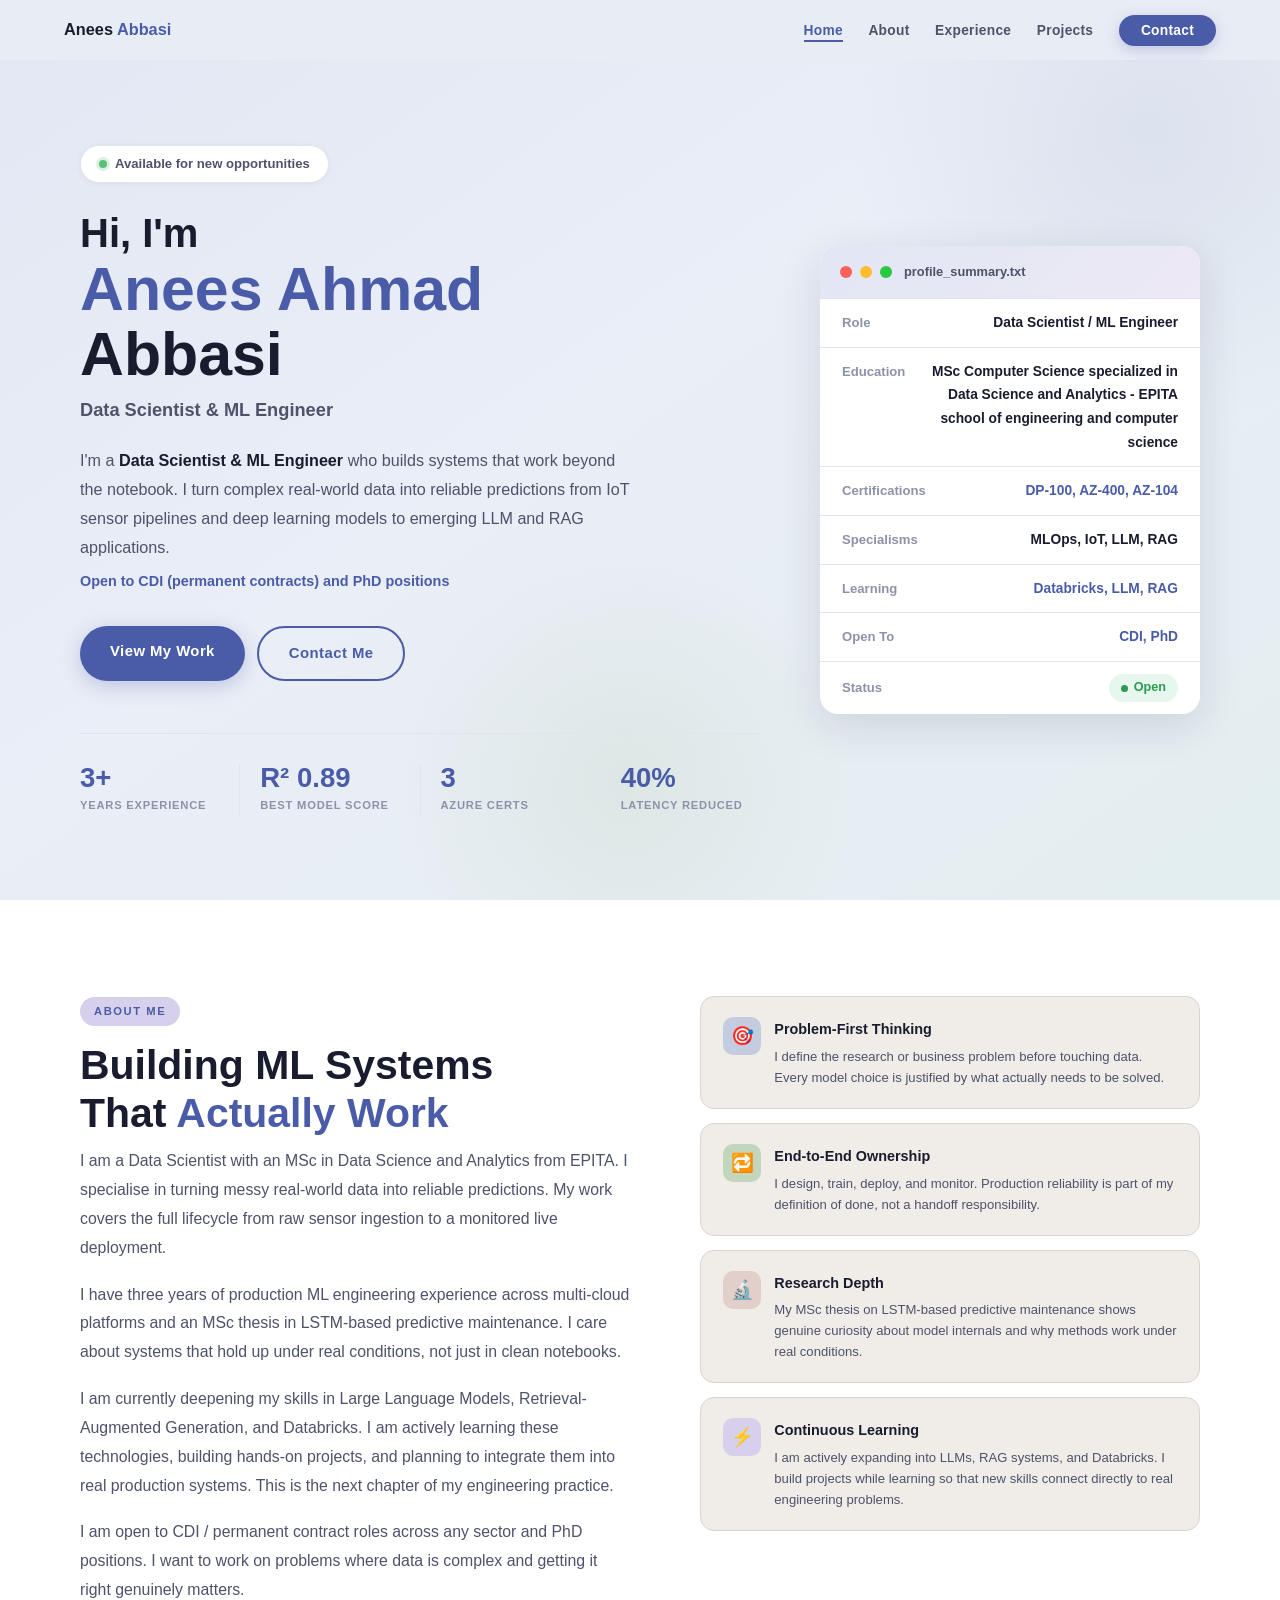
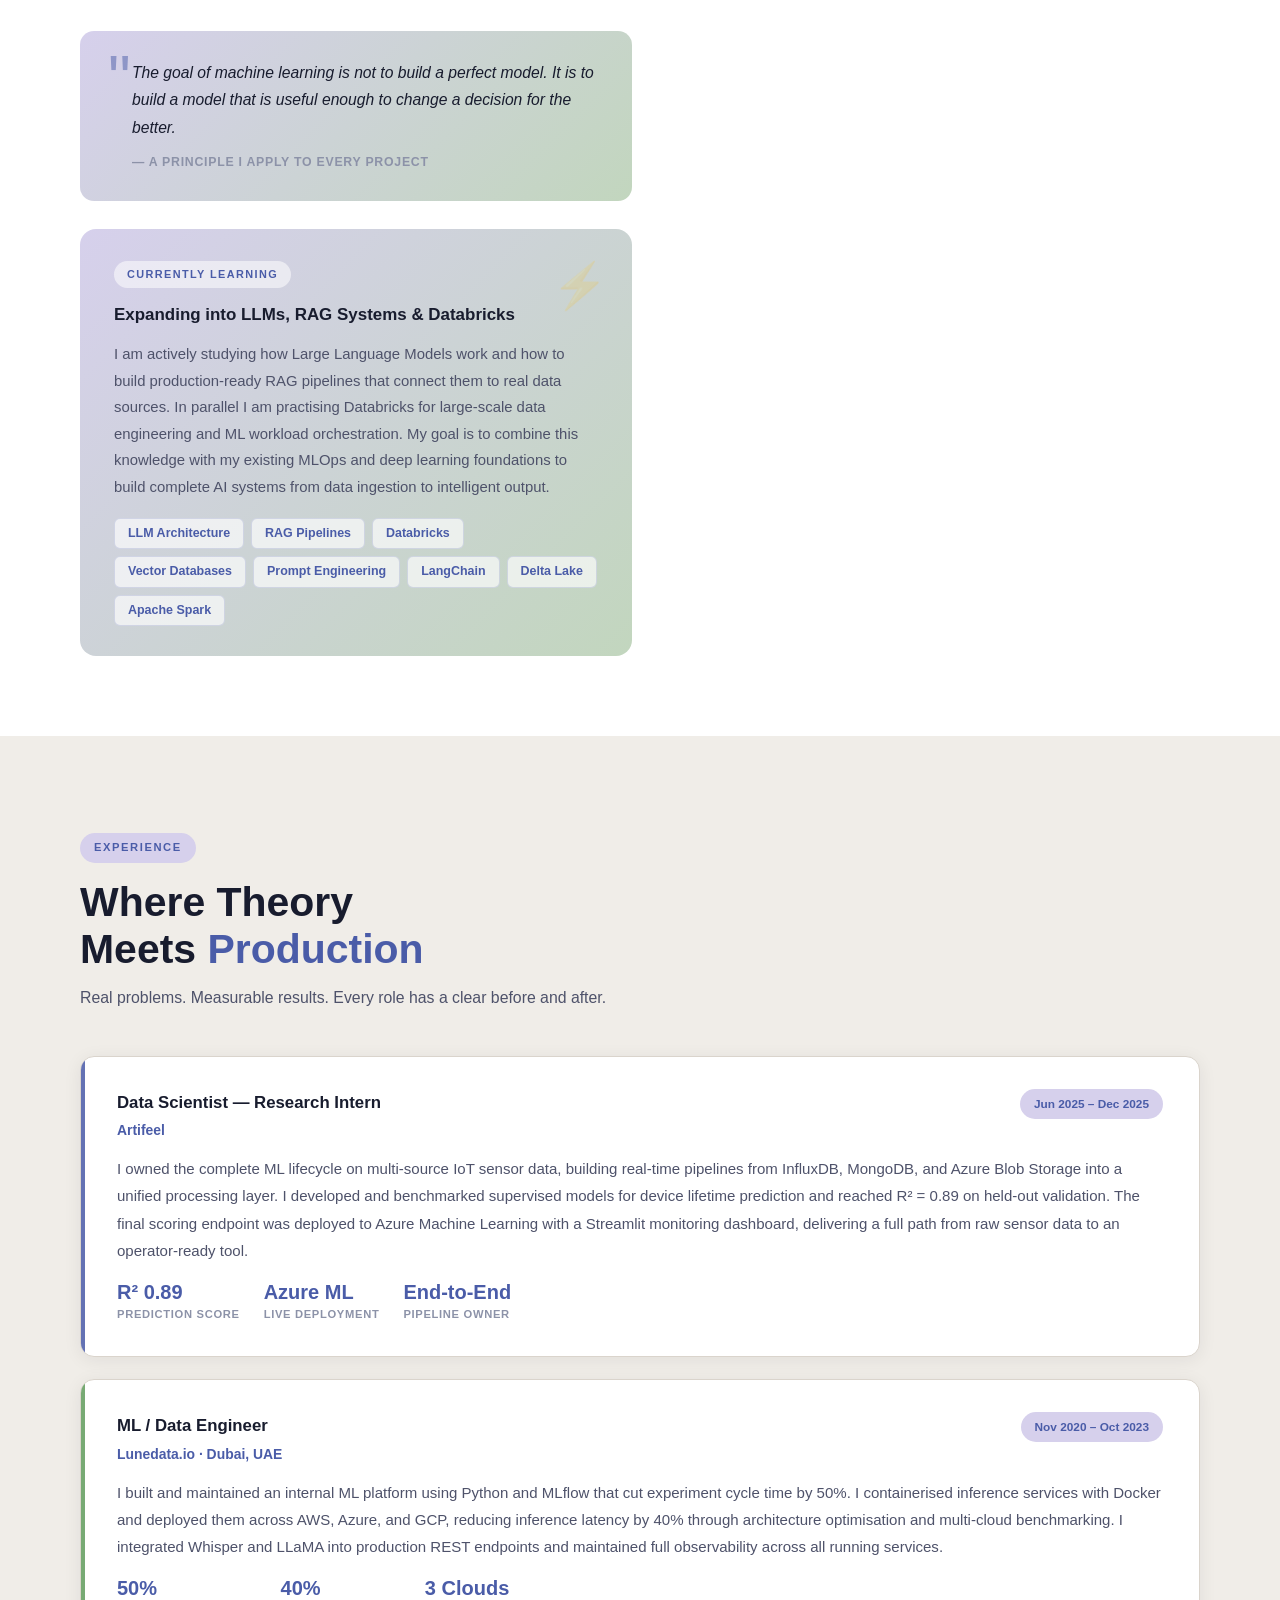
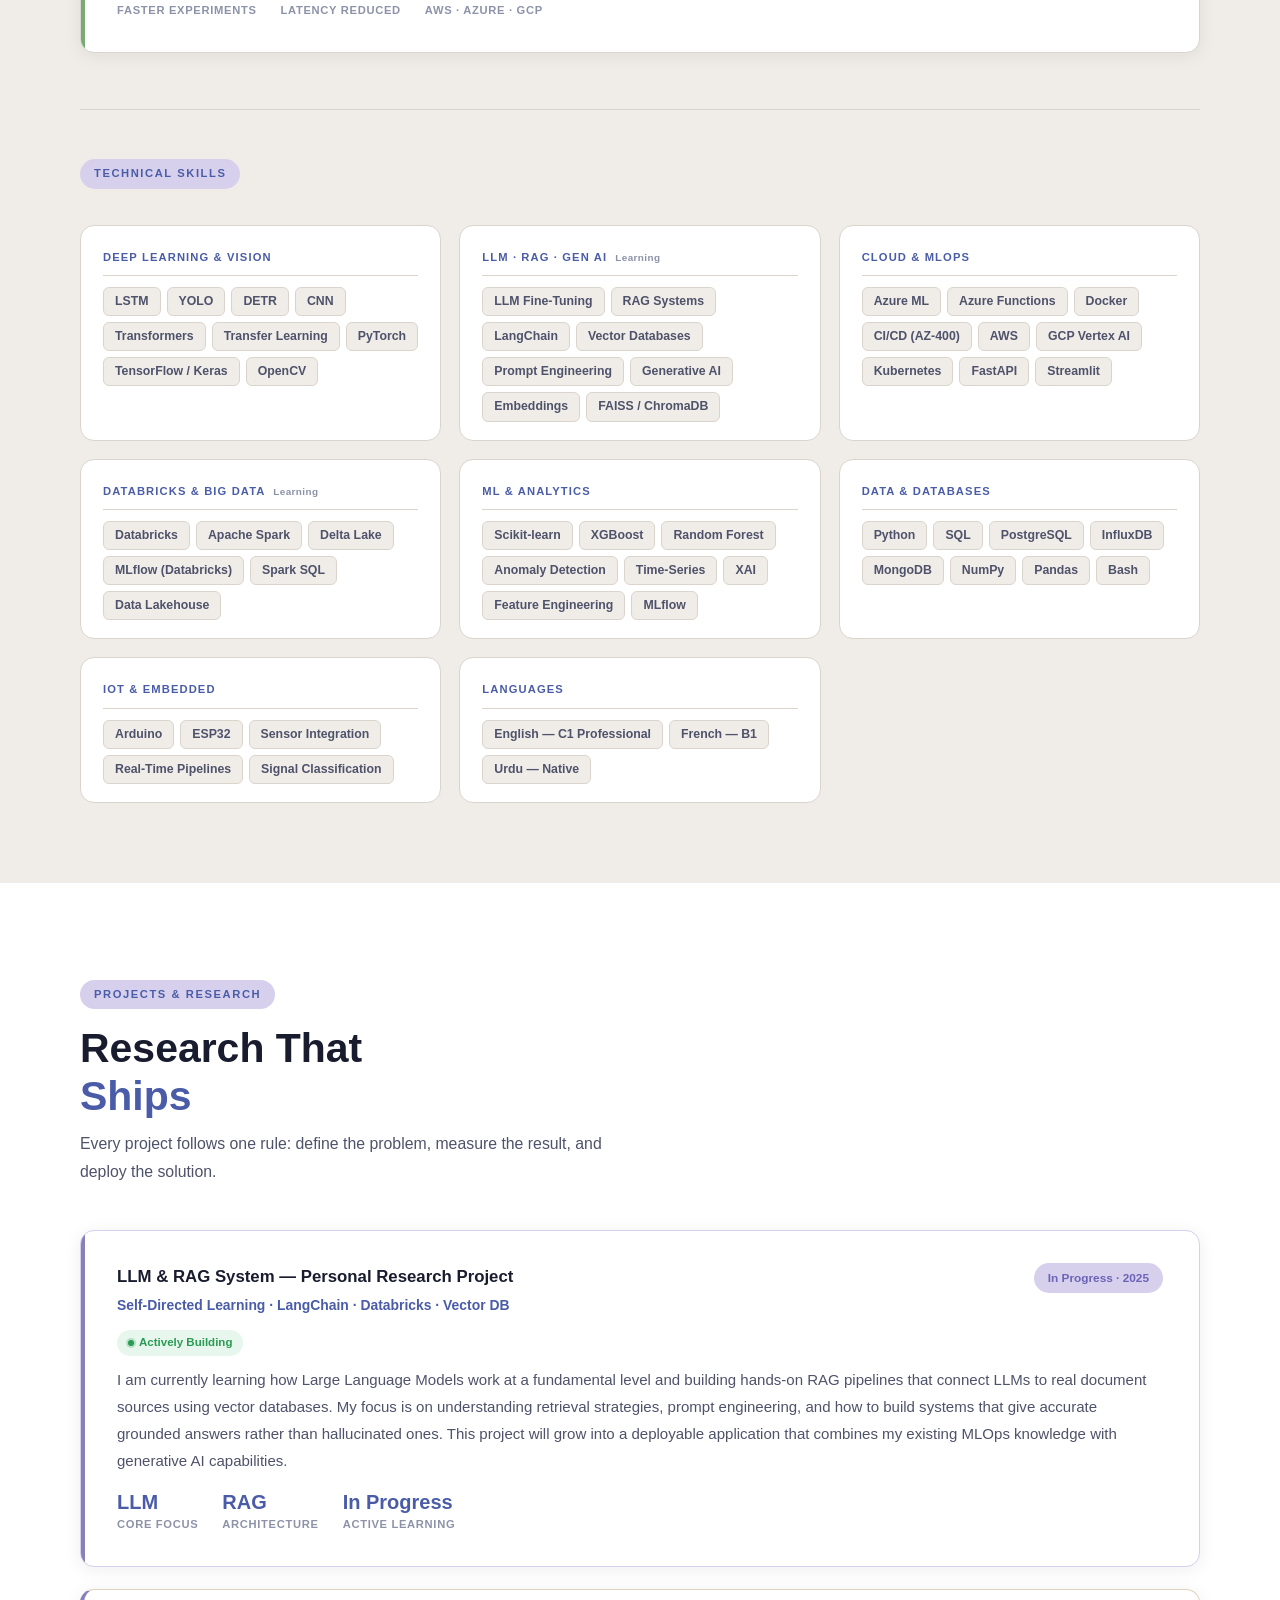
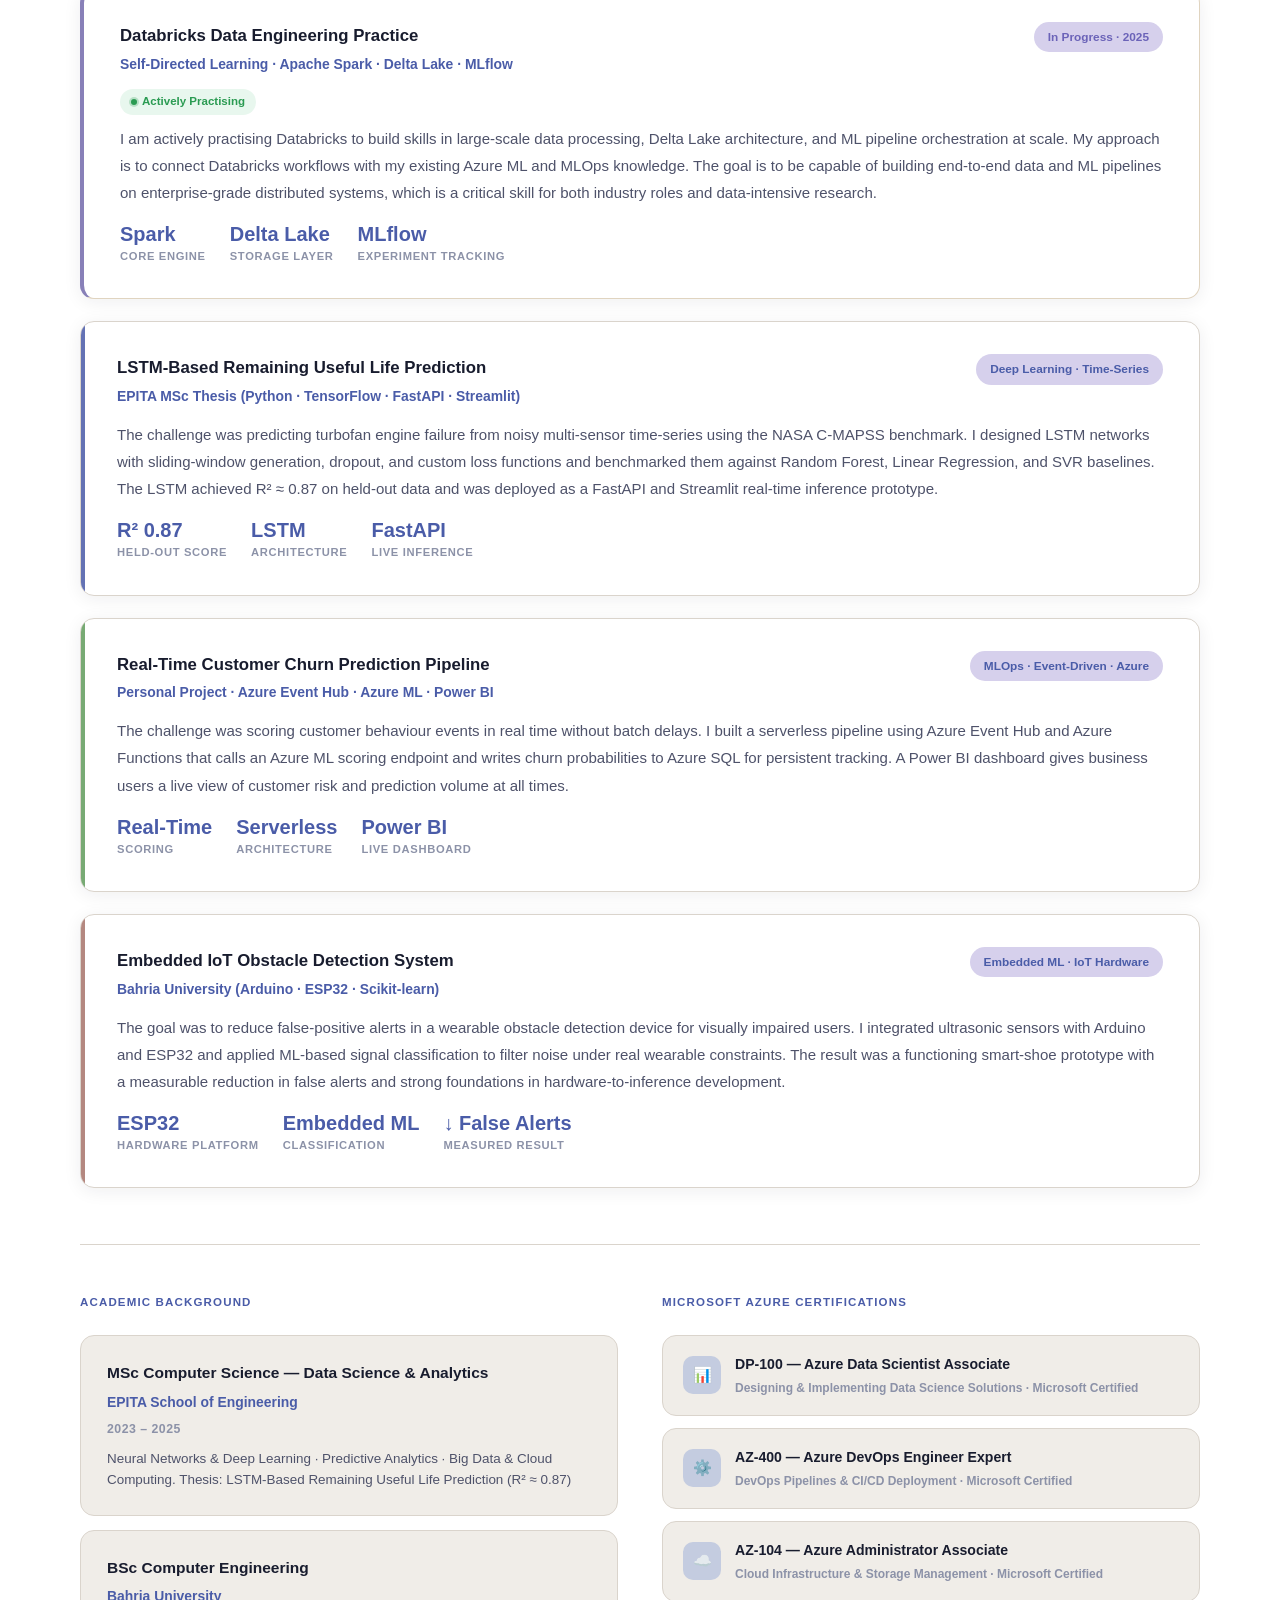
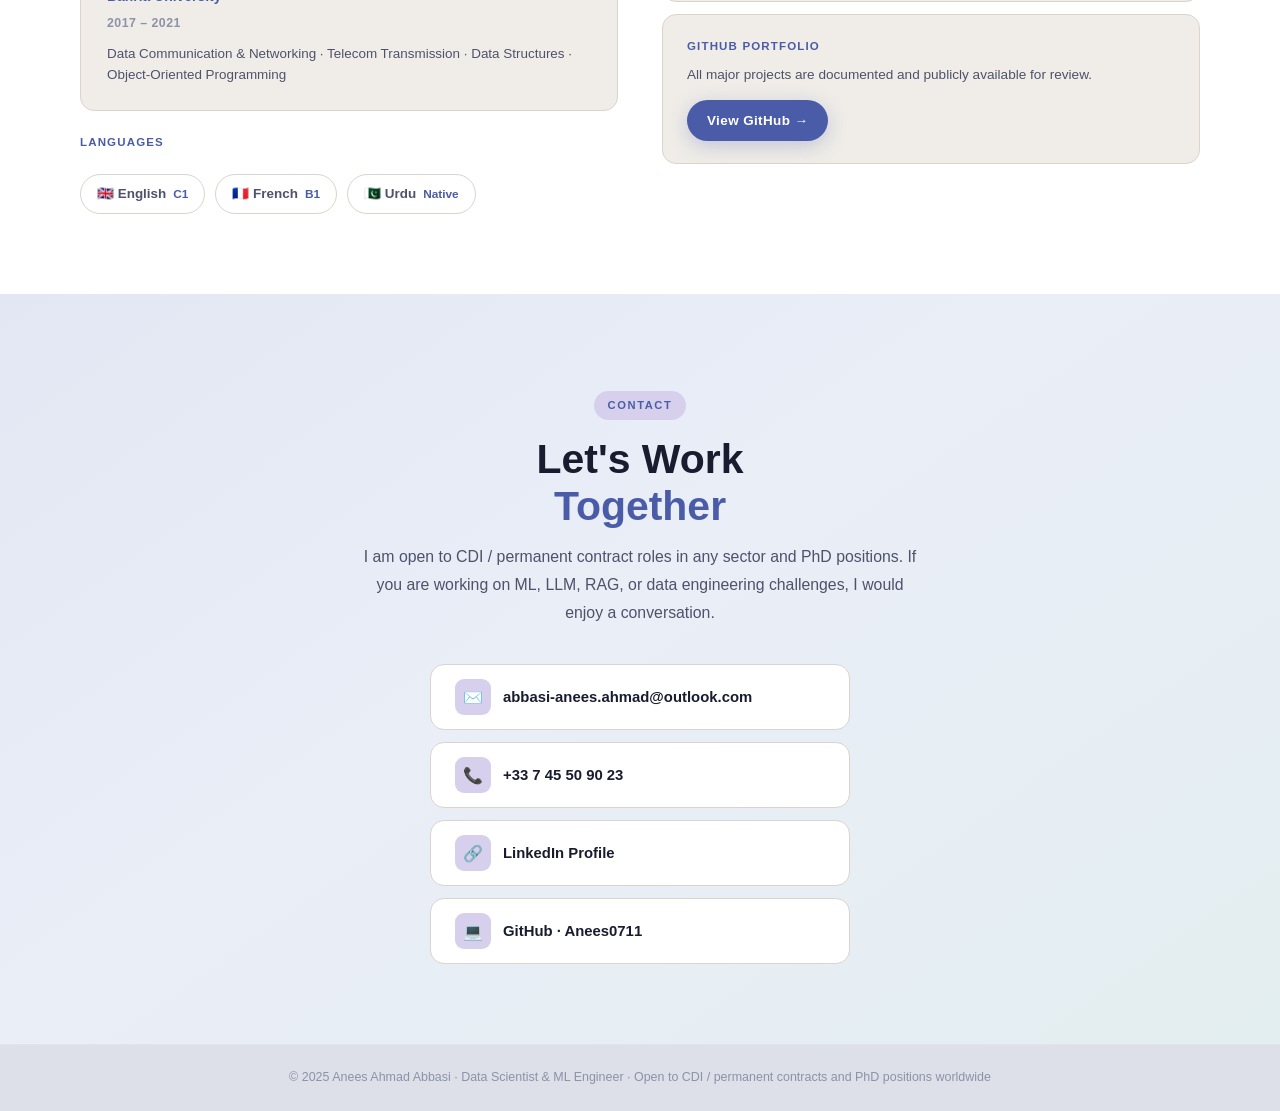
==== commit d17a253c: "Update index.html" ====
--- a/index.html
+++ b/index.html
@@ -97,7 +97,7 @@
       <p class="hbio">
         I'm a <strong>Data Scientist &amp; ML Engineer</strong> who builds systems that work beyond the notebook. I turn complex real-world data into reliable predictions from IoT sensor pipelines and deep learning models to emerging LLM and RAG applications.
       </p>
-      <p class="hseek">Open to CDI(permanent contracts) and PhD positions</p>
+      <p class="hseek">Open to CDI (permanent contracts) and PhD positions</p>
       <div class="hbtns">
         <a href="#experience" class="btn bf">View My Work</a>
         <a href="#contact" class="btn bo">Contact Me</a>
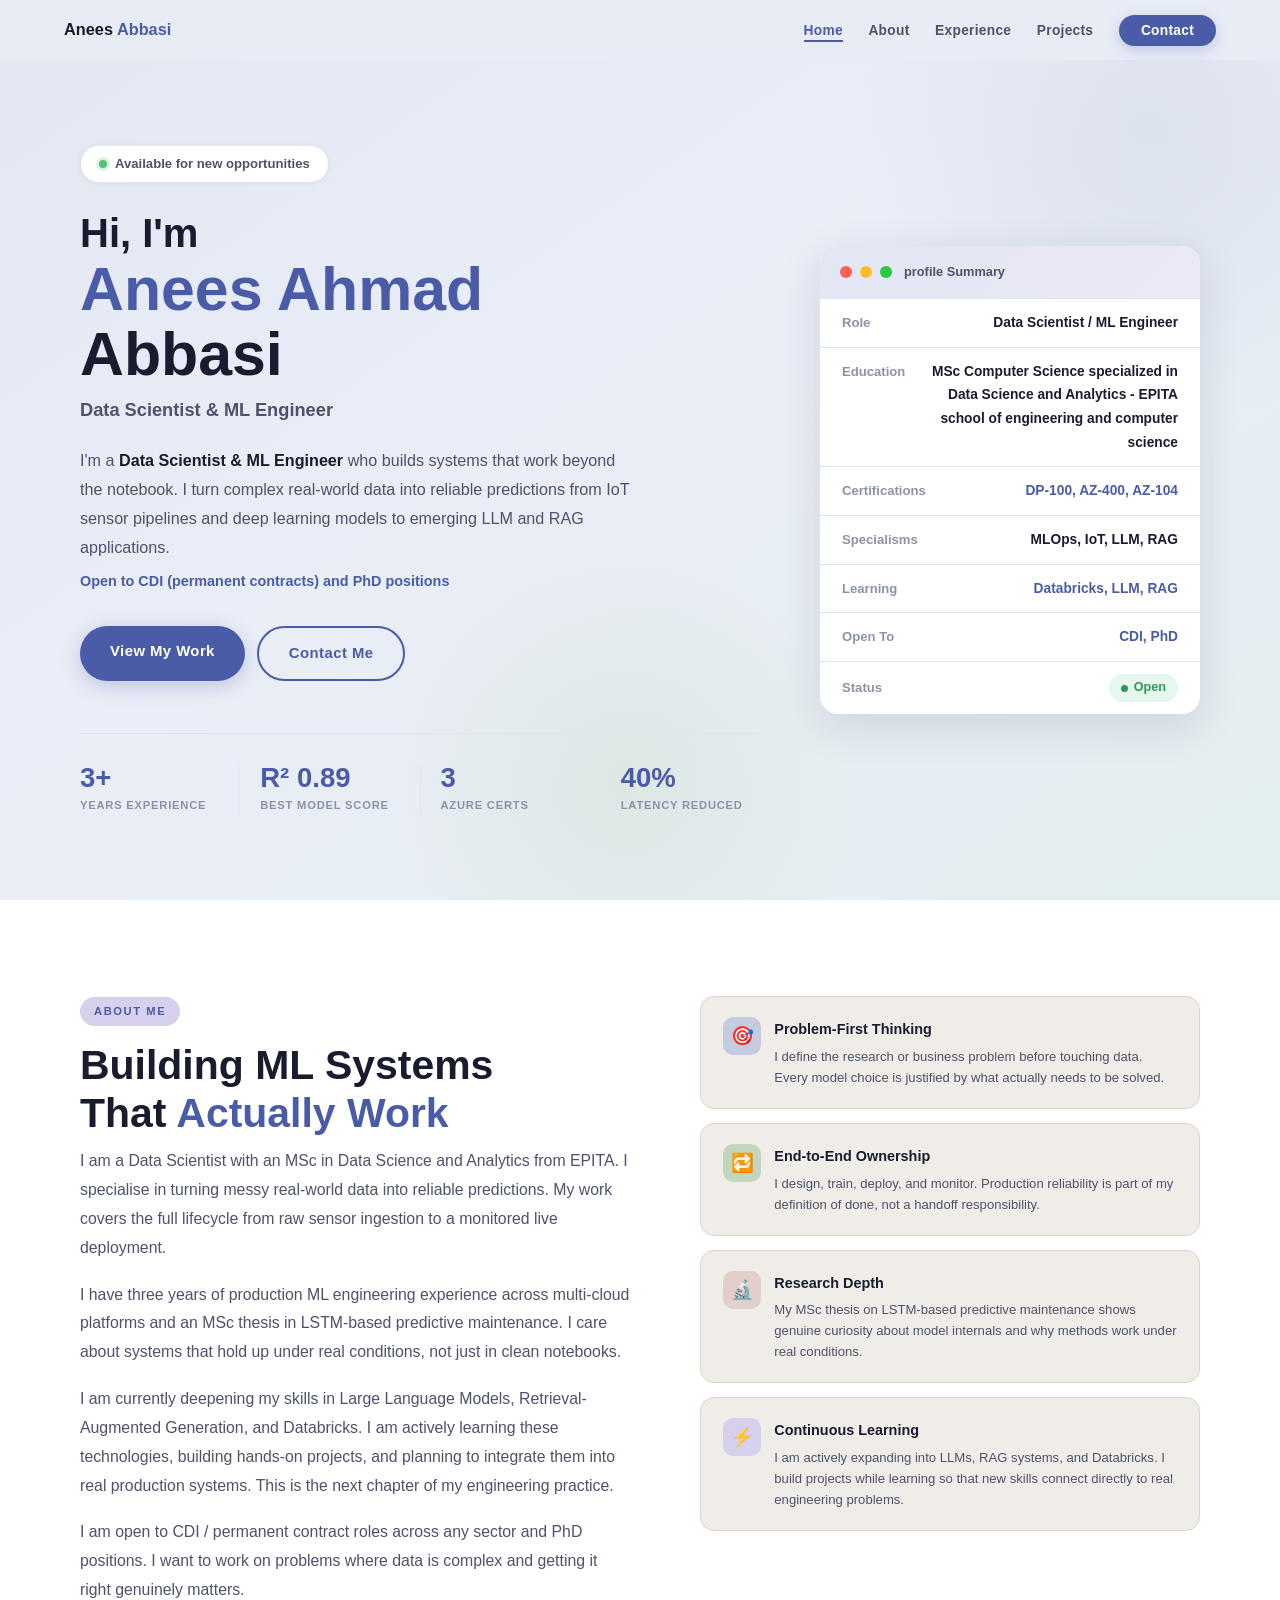
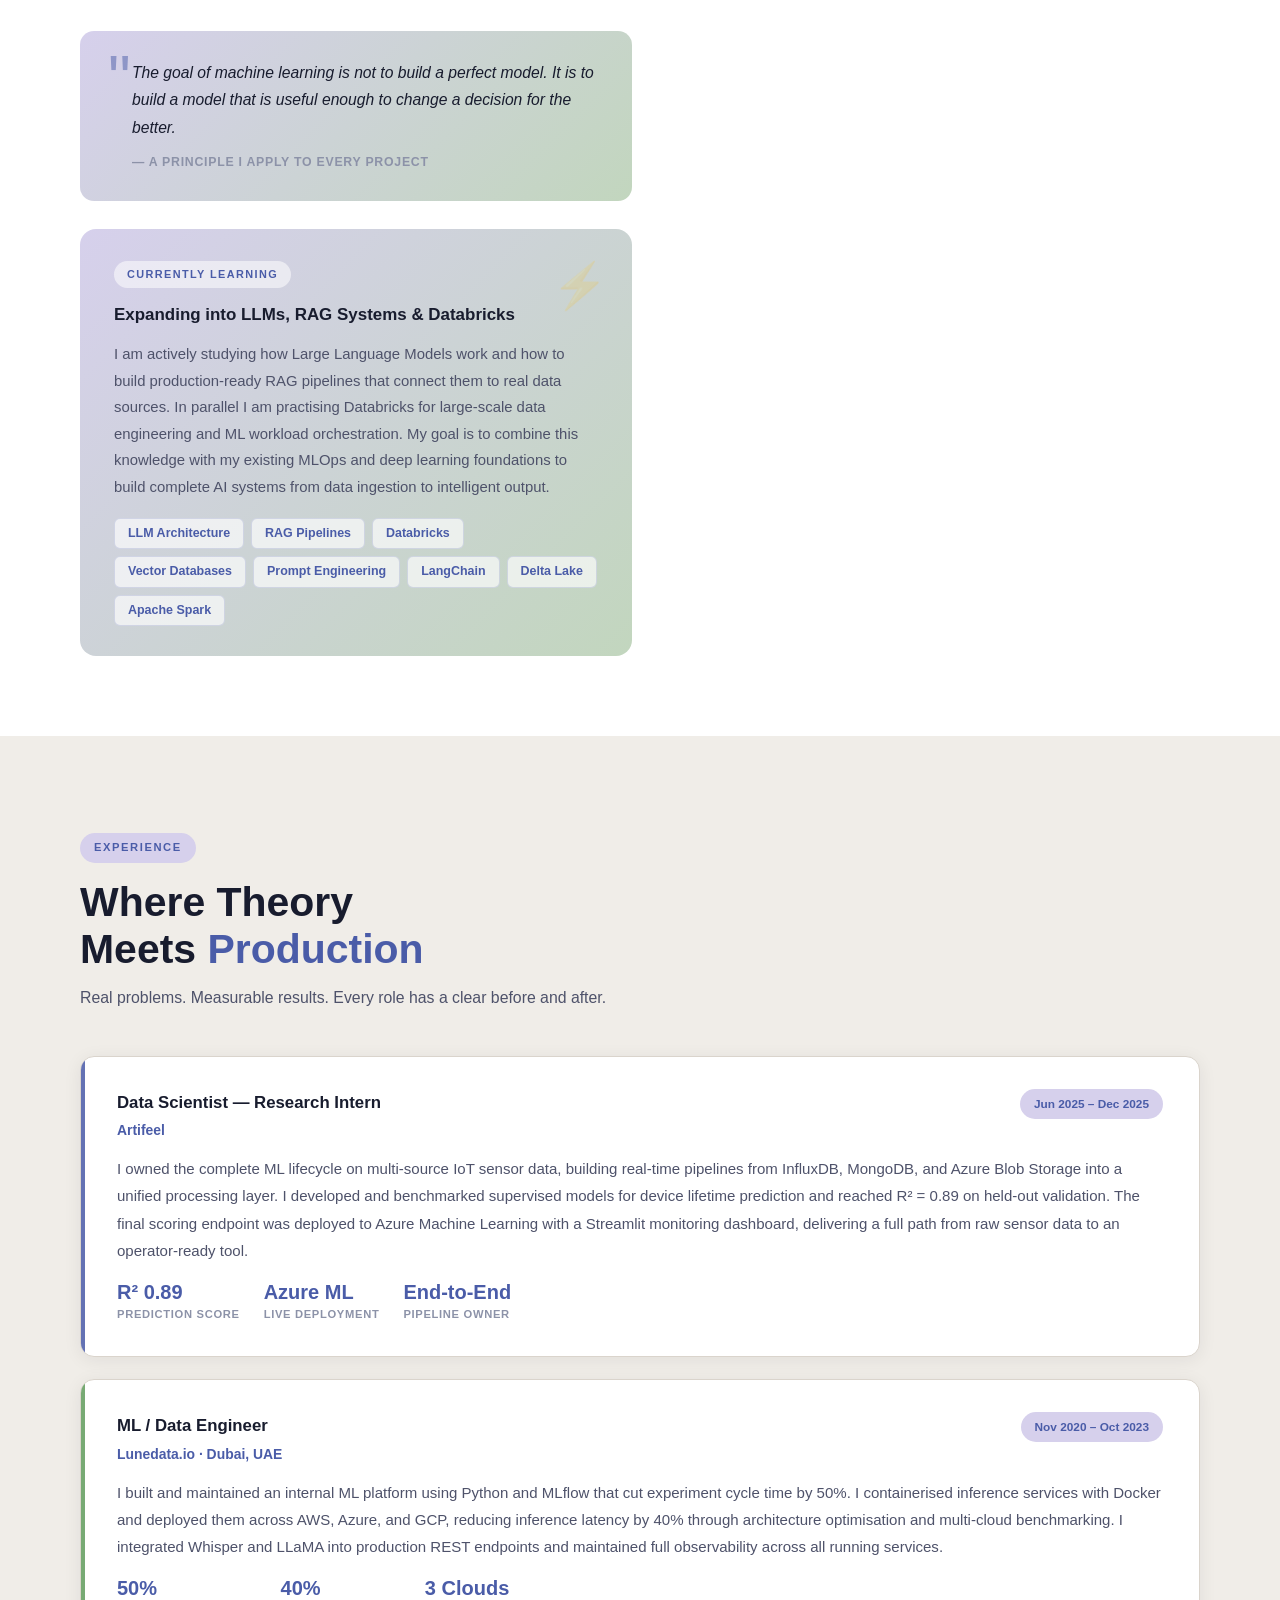
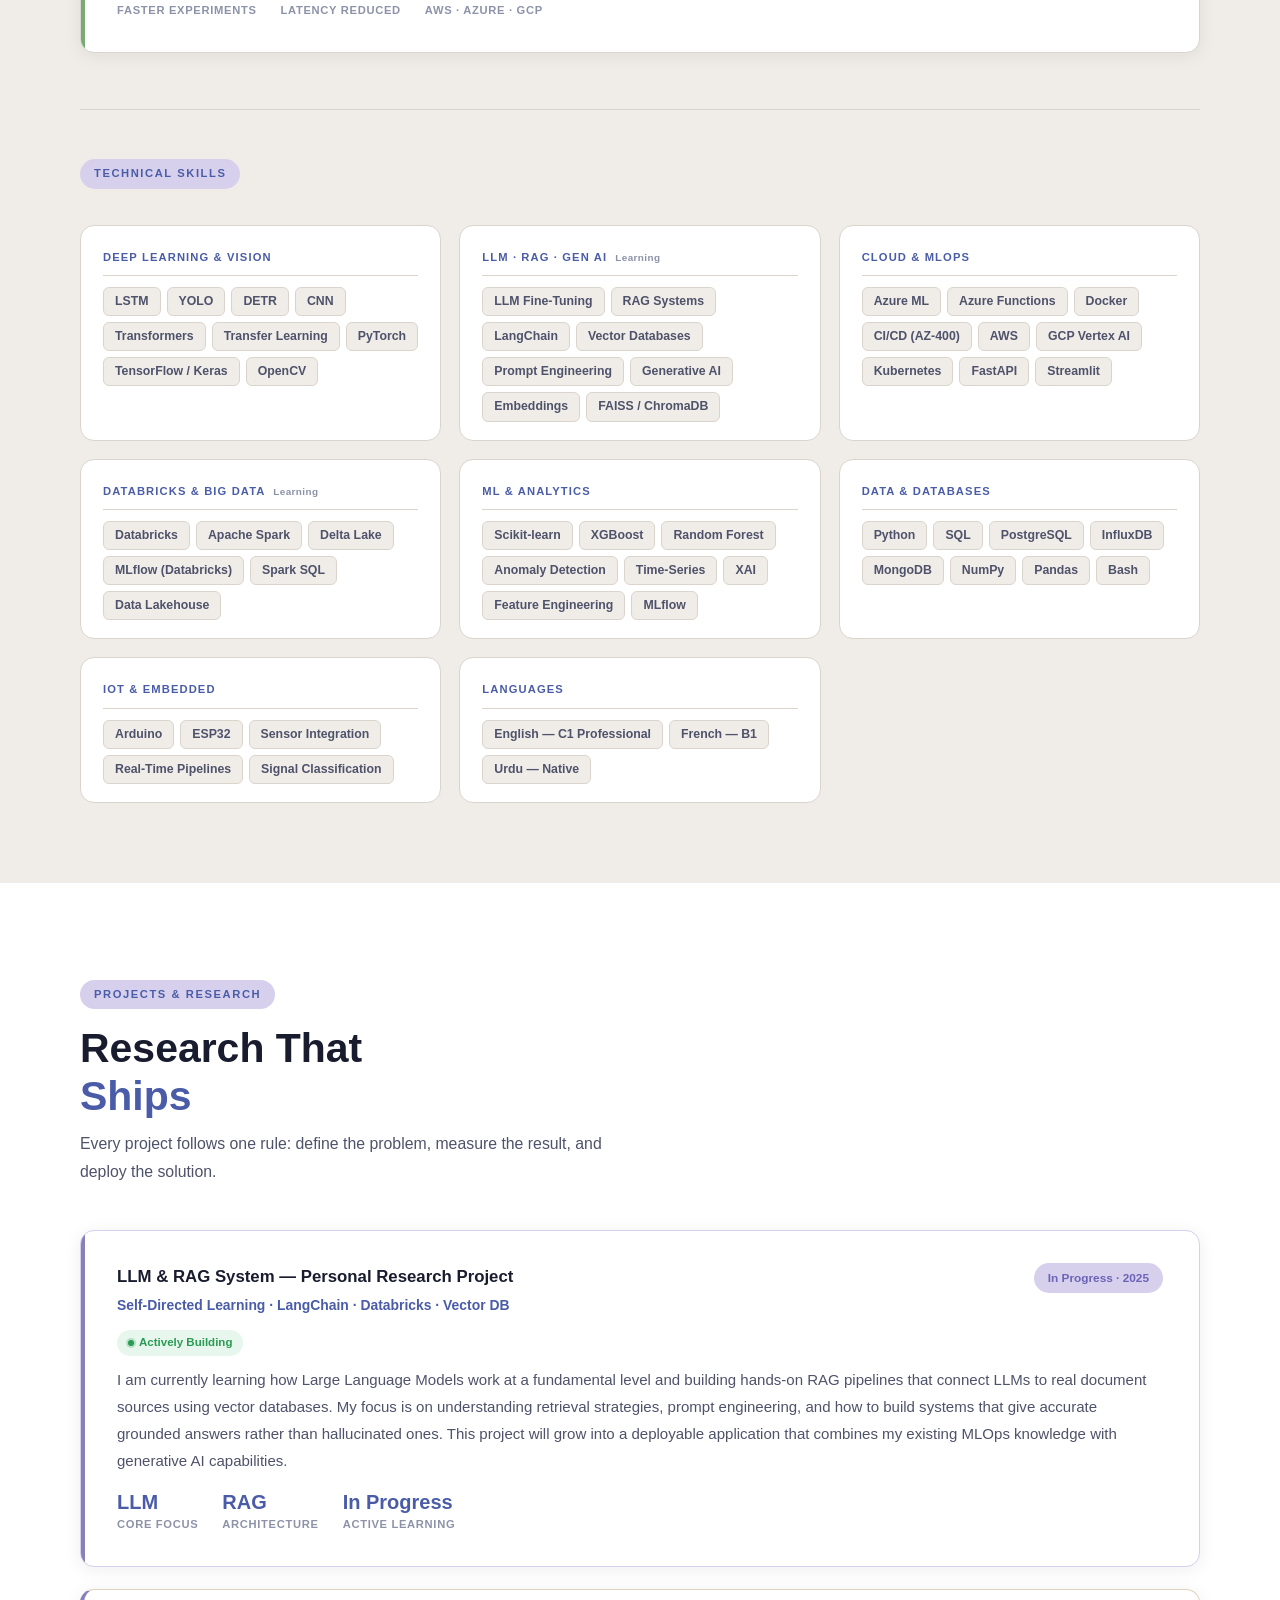
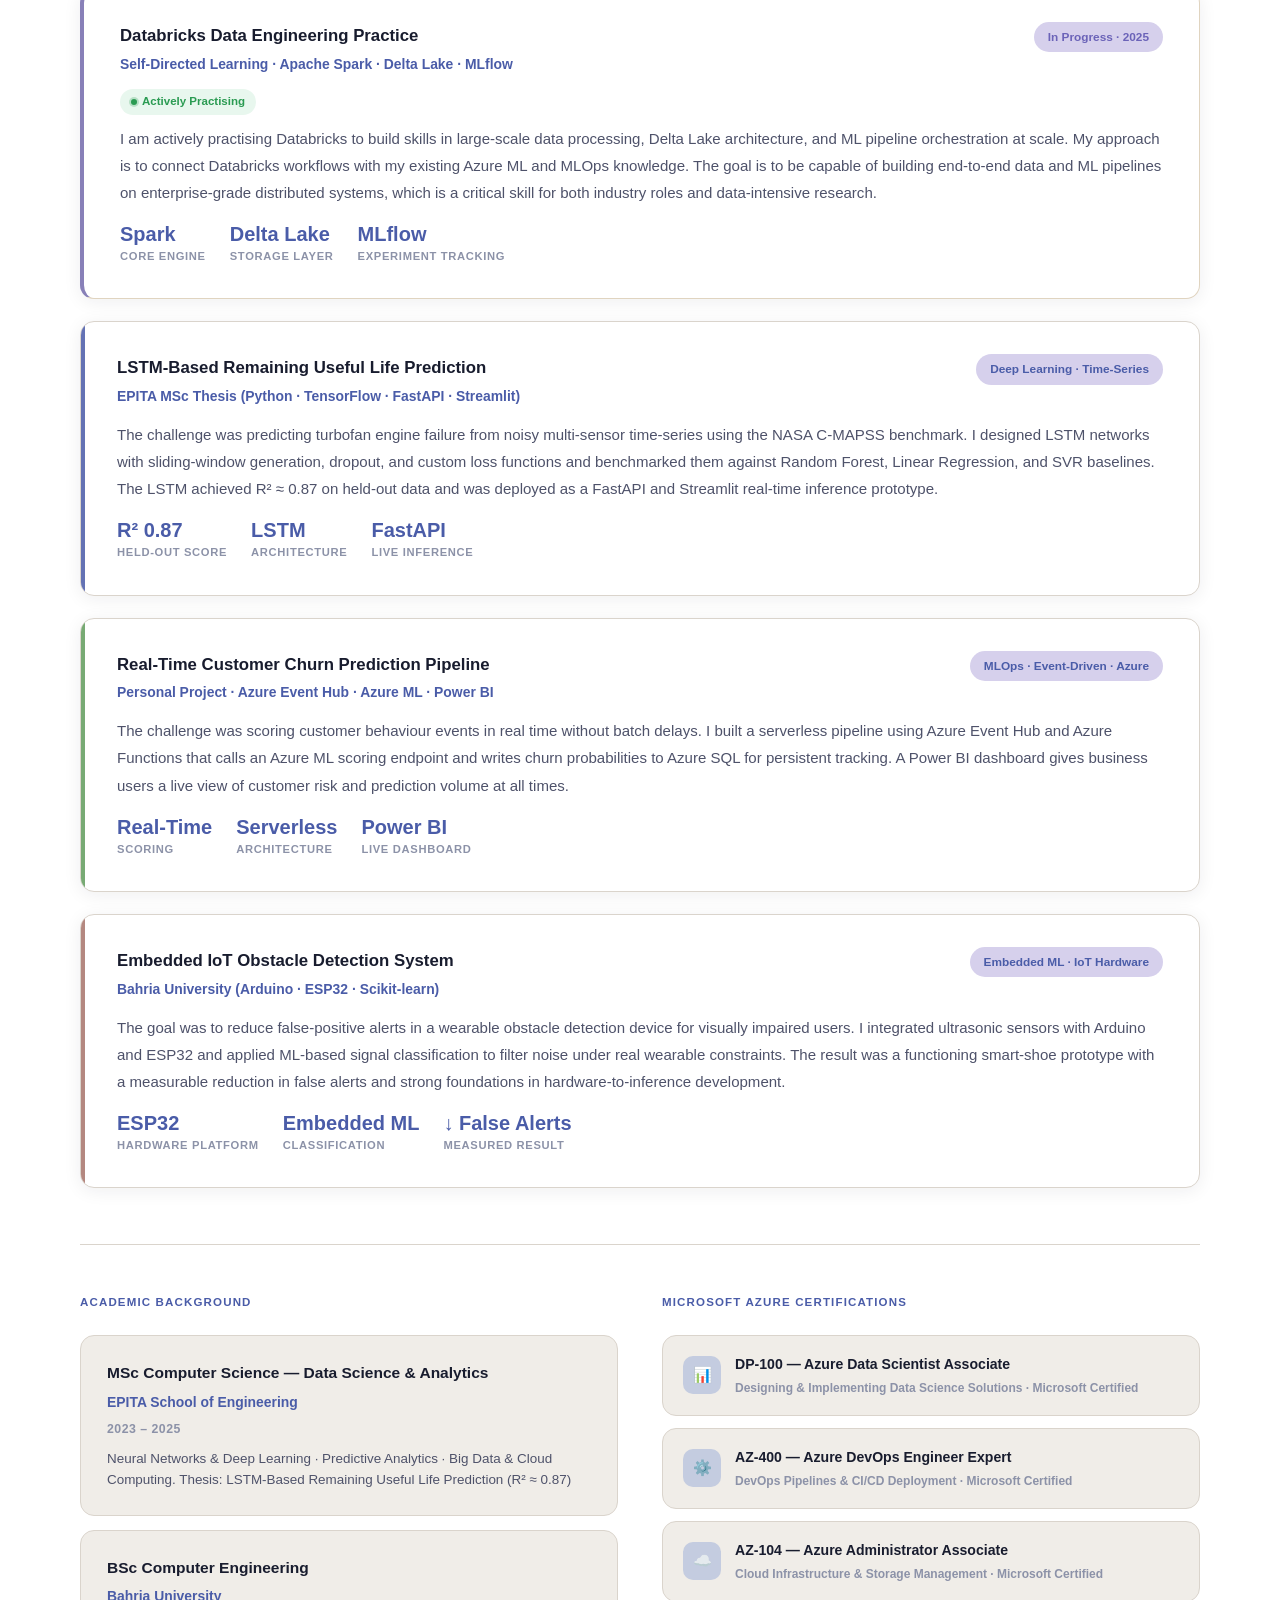
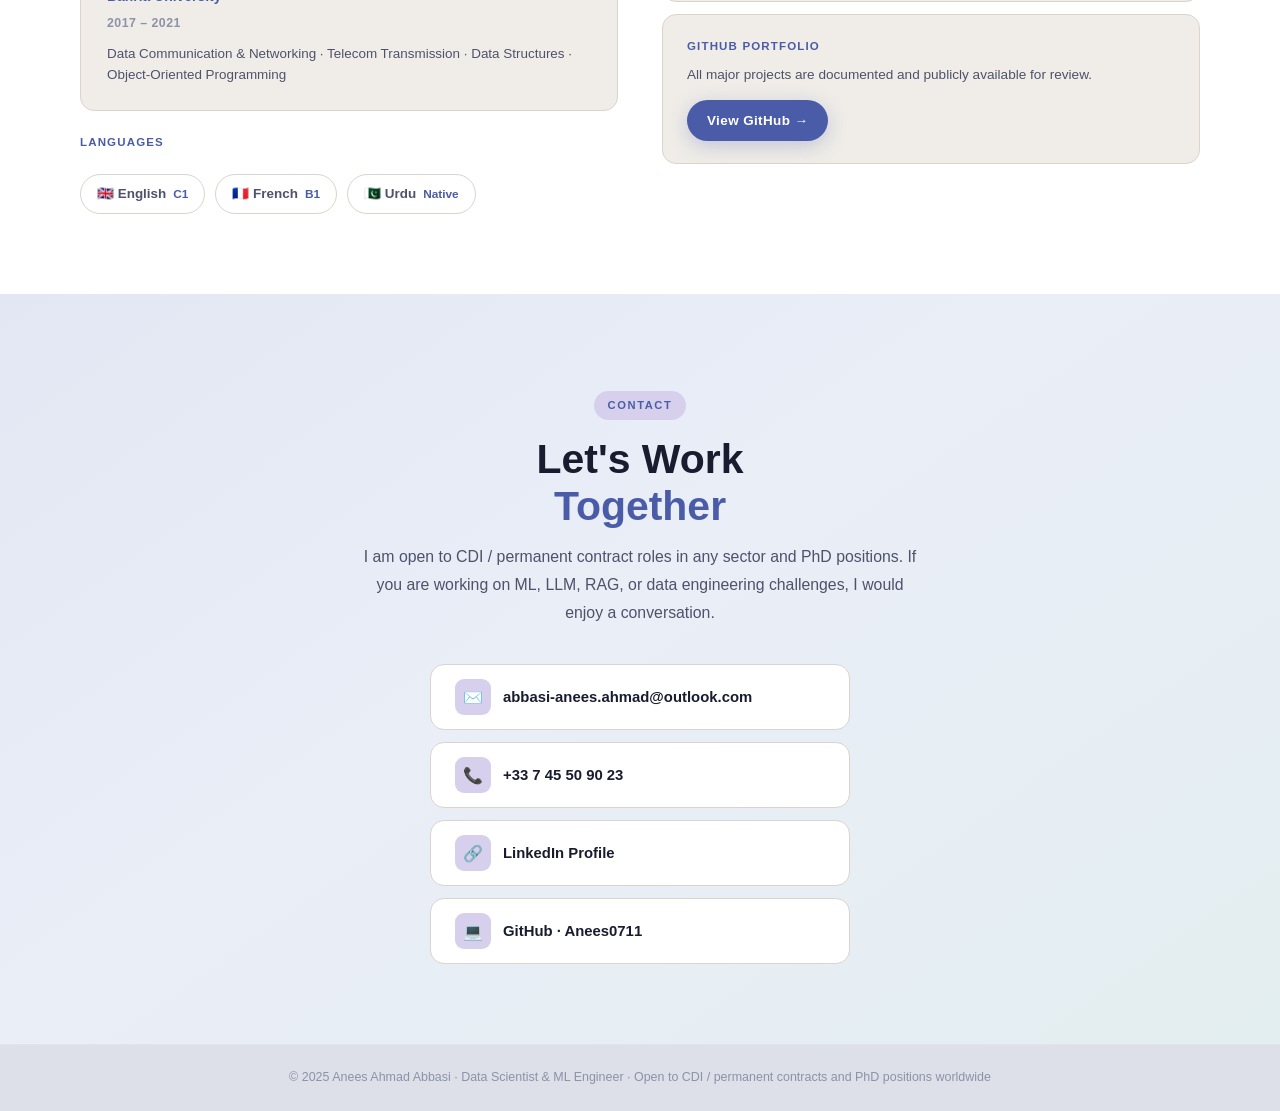
==== commit 1bb226d8: "Update index.html" ====
--- a/index.html
+++ b/index.html
@@ -114,7 +114,7 @@
       <div class="pcard">
         <div class="pcard-top">
           <span class="pdot pd1"></span><span class="pdot pd2"></span><span class="pdot pd3"></span>
-          <span class="pfname">profile_summary.txt</span>
+          <span class="pfname">profile Summary</span>
         </div>
         <div class="prow"><span class="prlbl">Role</span><span class="prval">Data Scientist / ML Engineer</span></div>
         <div class="prow"><span class="prlbl">Education</span><span class="prval">MSc Computer Science specialized in Data Science and Analytics - EPITA school of engineering and computer science</span></div>
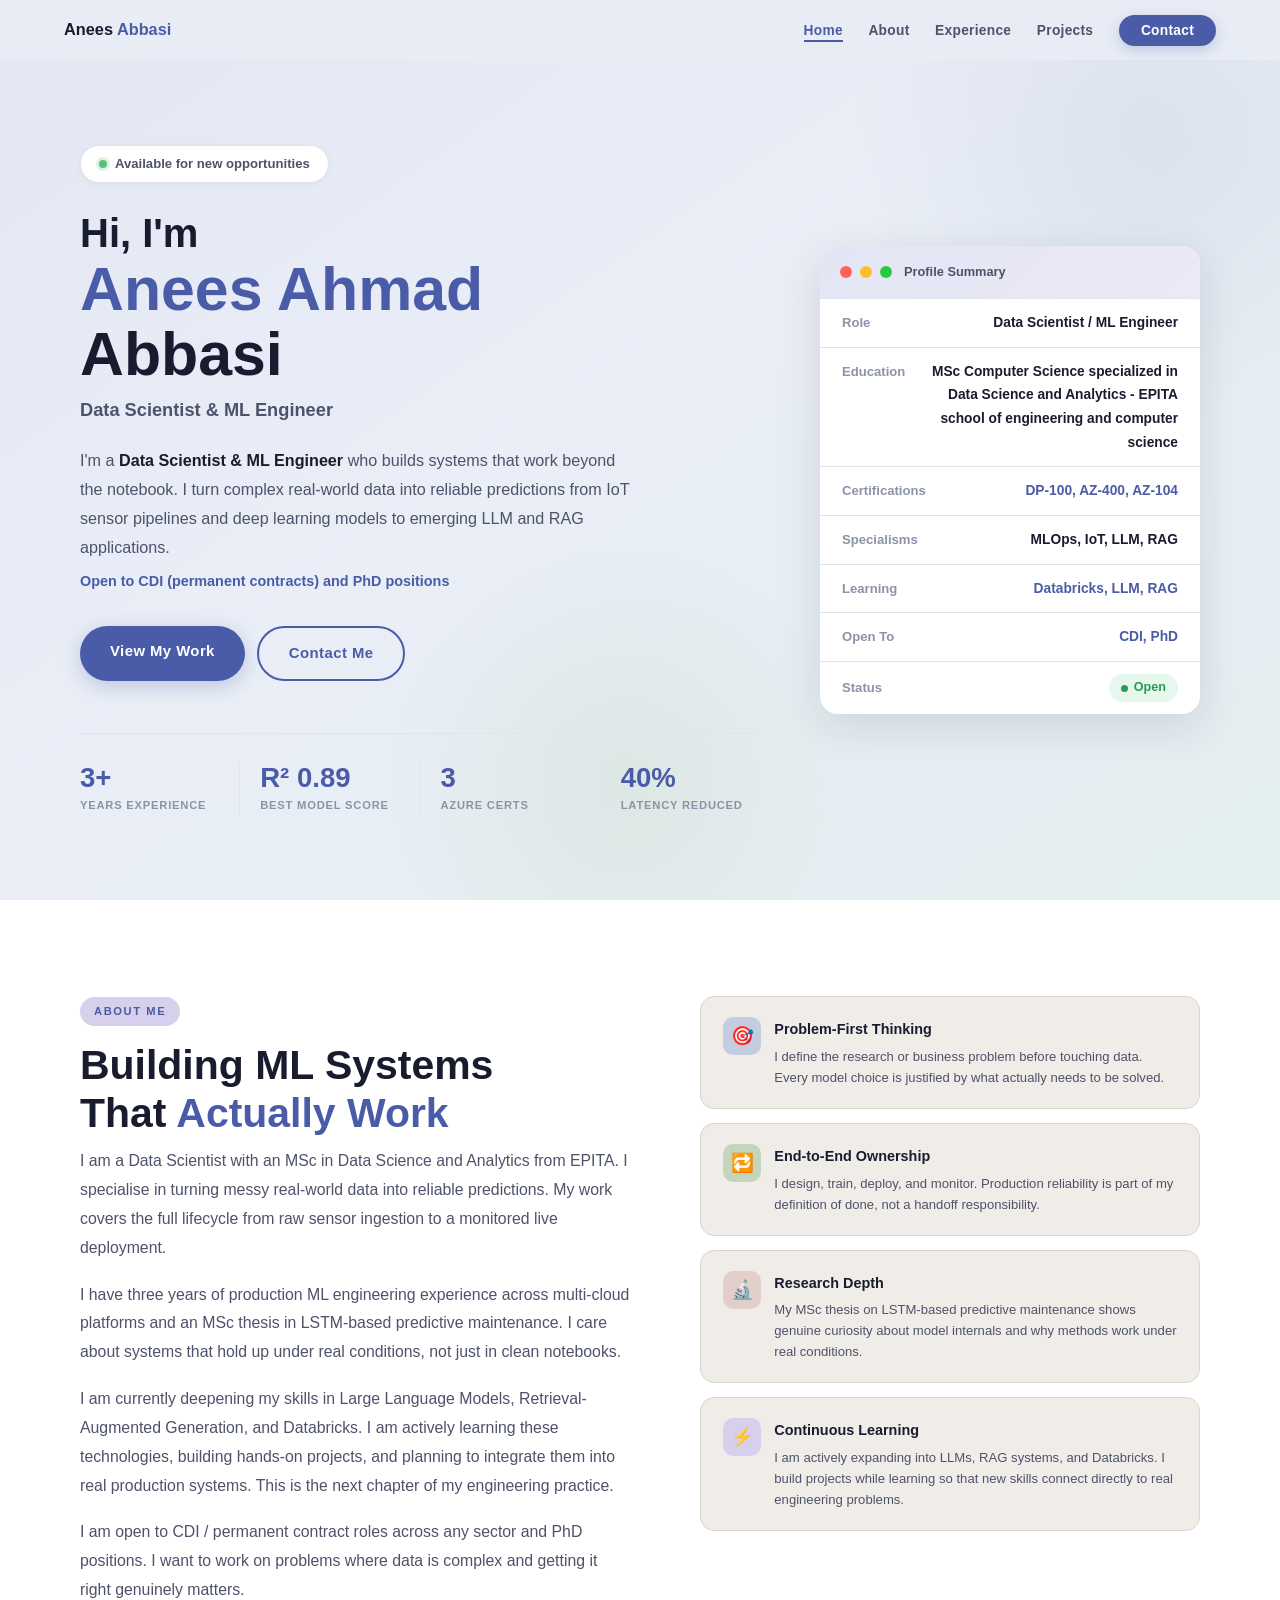
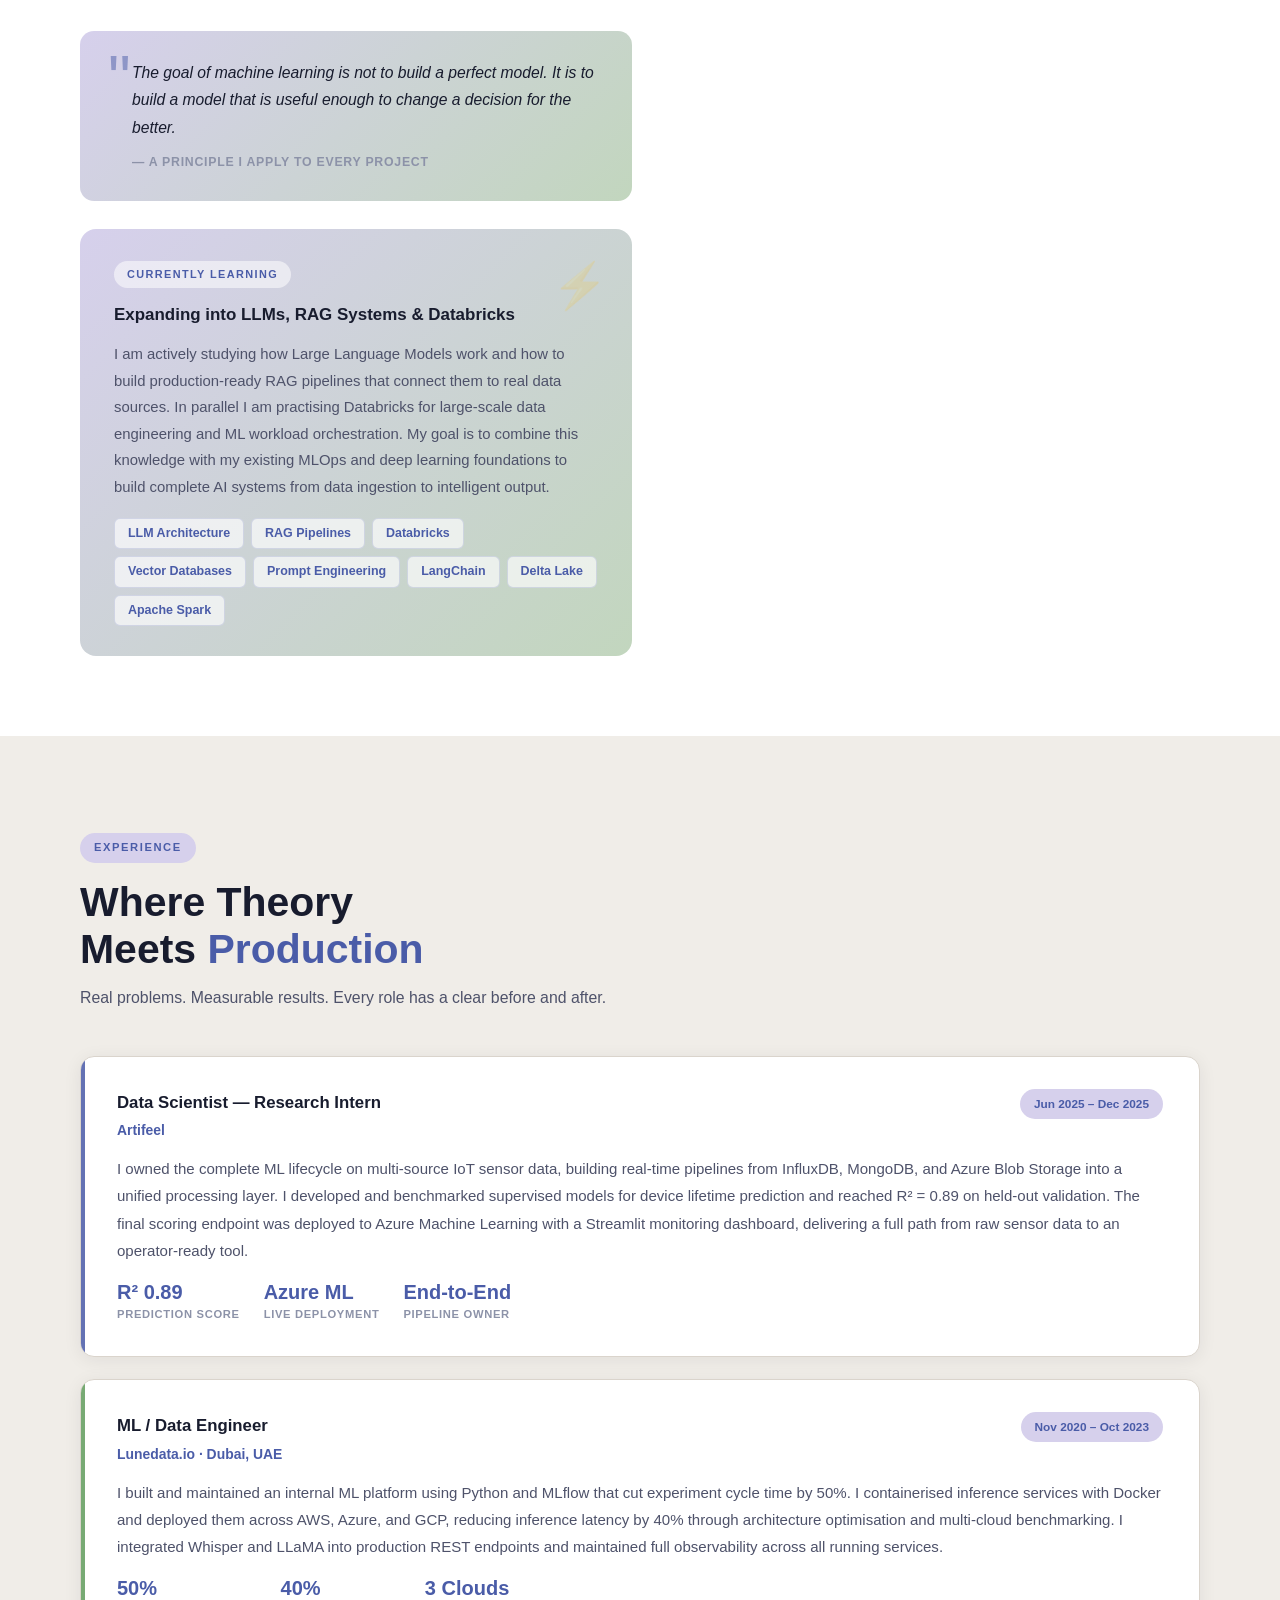
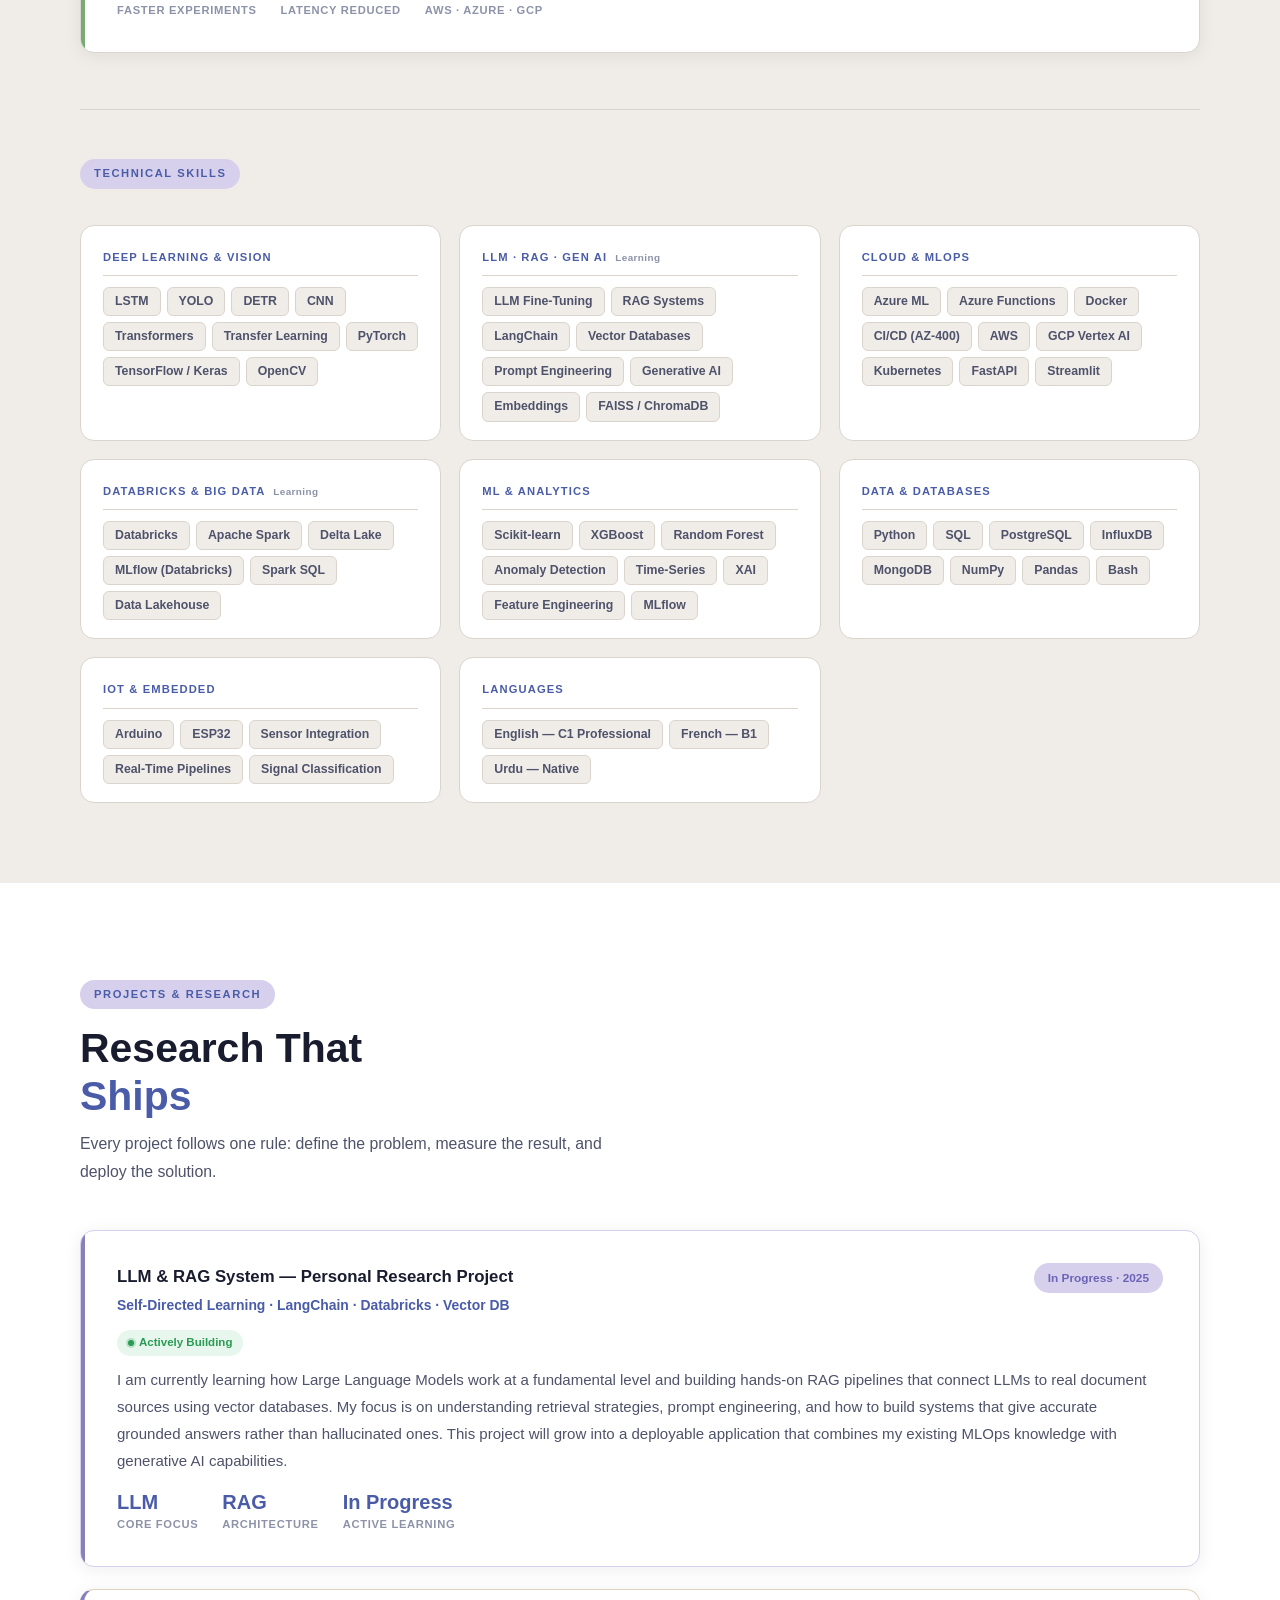
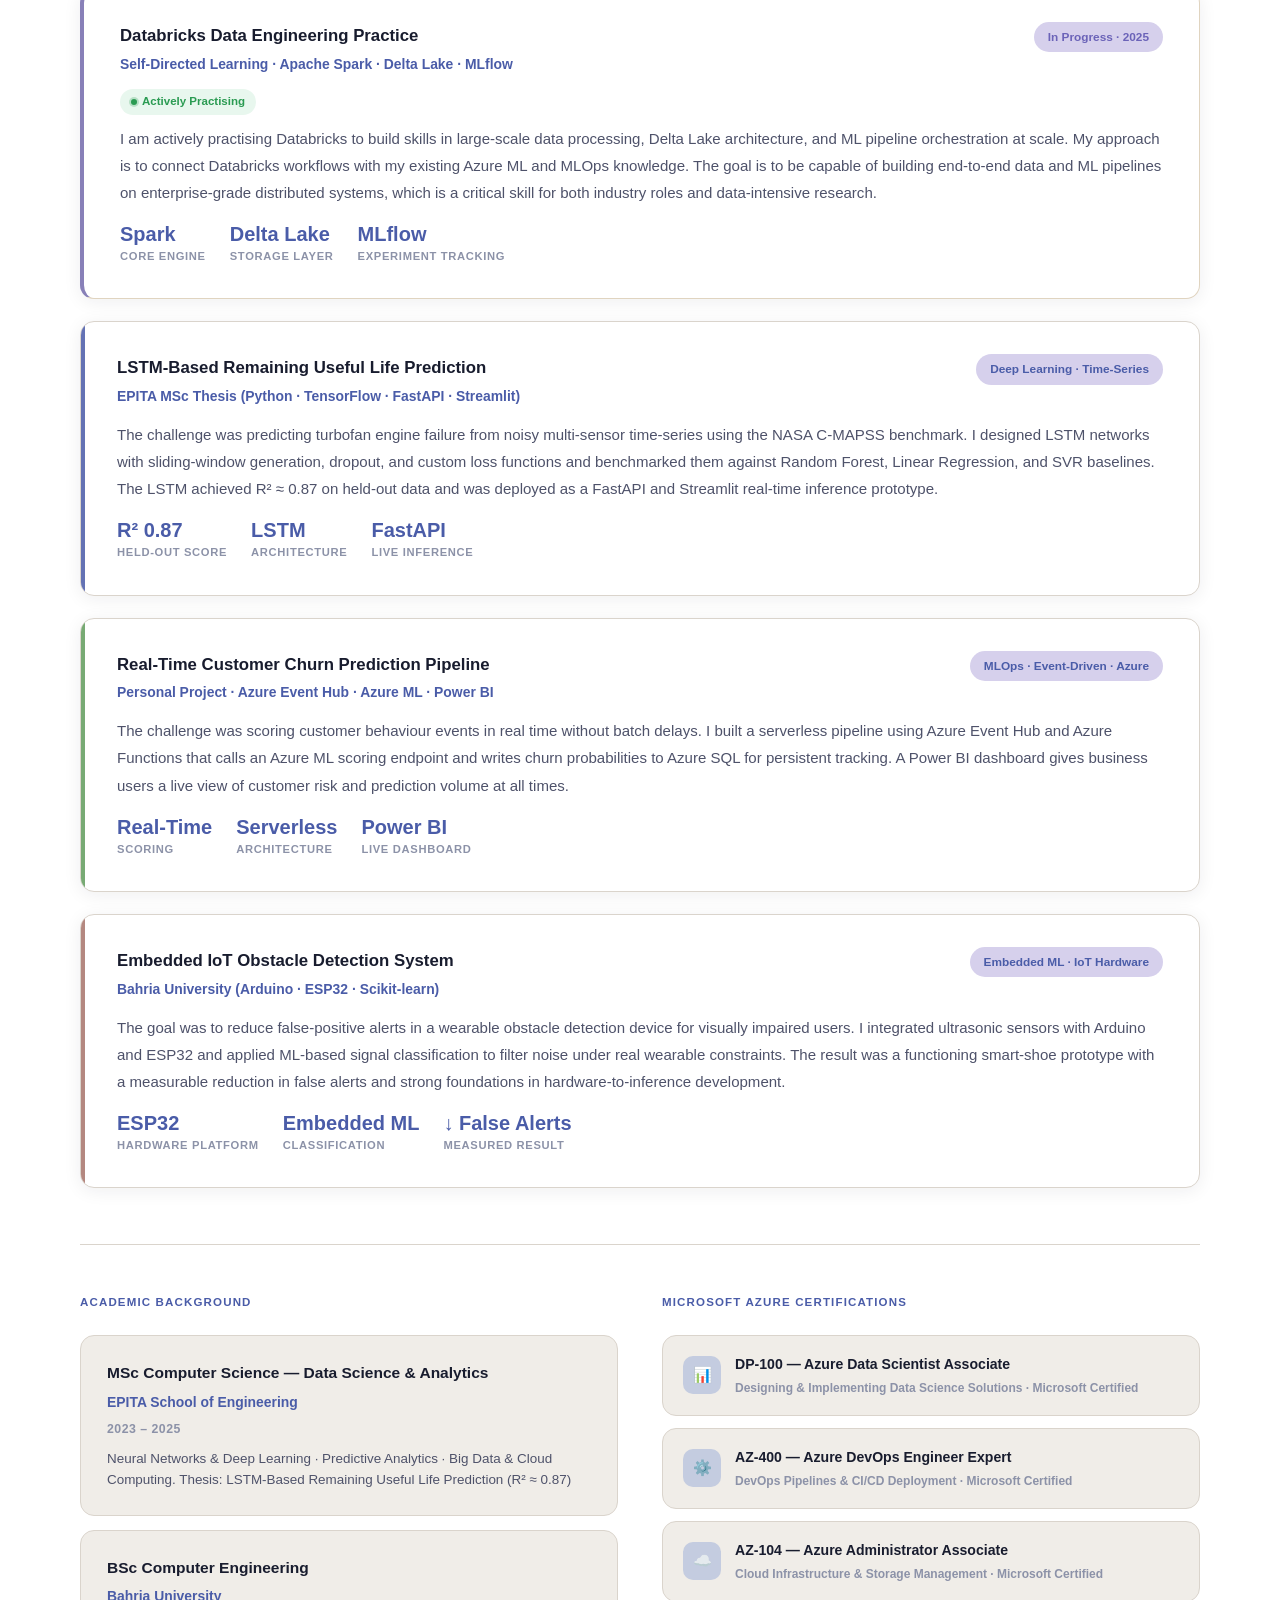
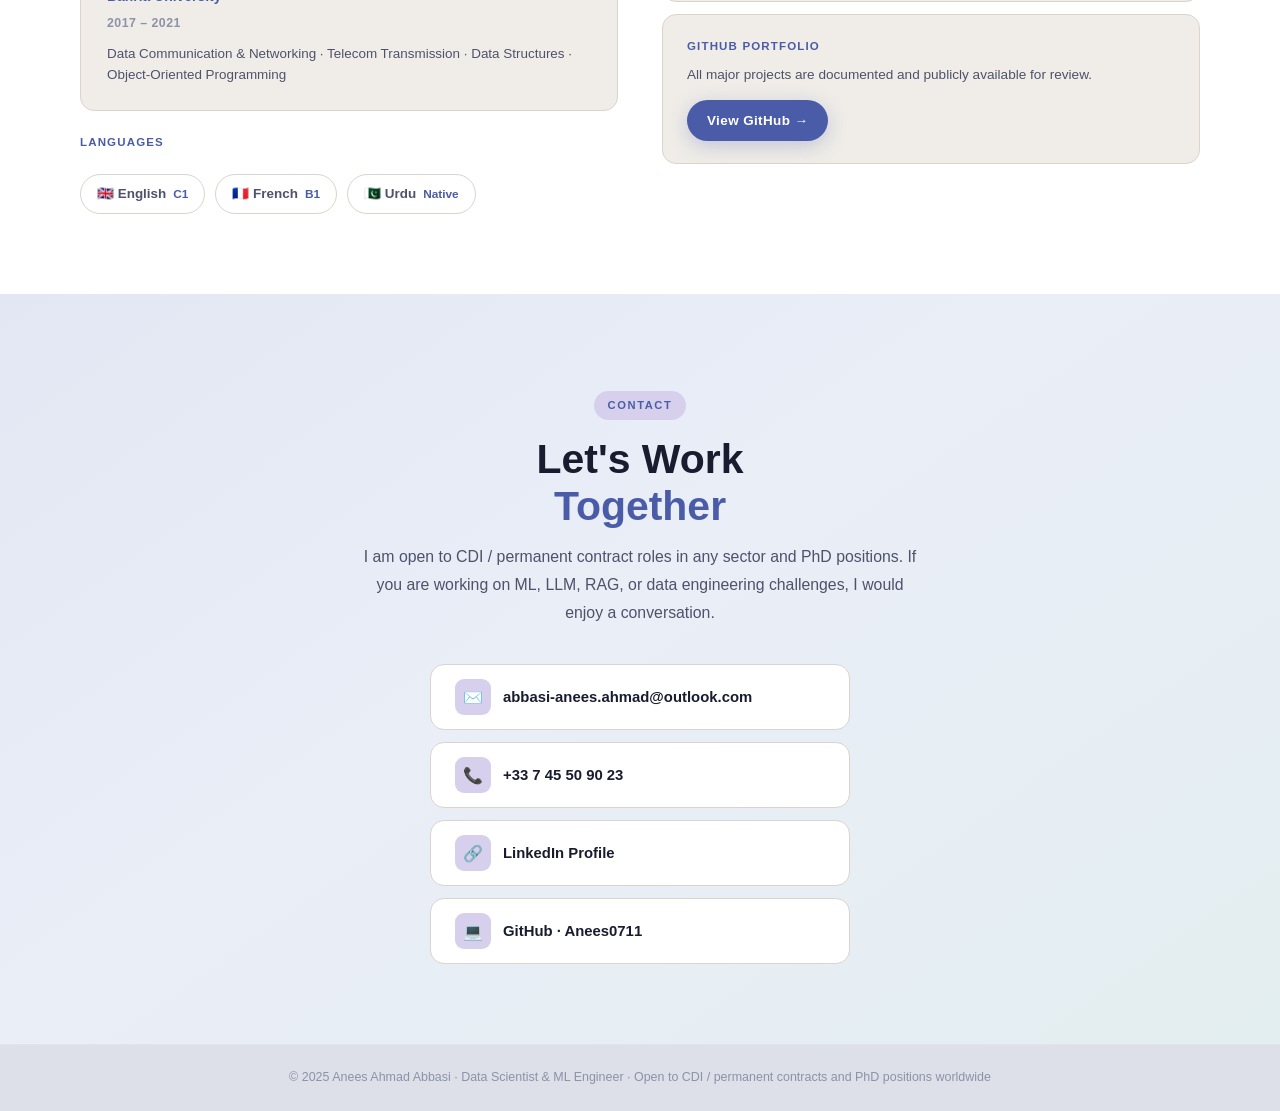
==== commit c122e92f: "Update index.html" ====
--- a/index.html
+++ b/index.html
@@ -114,7 +114,7 @@
       <div class="pcard">
         <div class="pcard-top">
           <span class="pdot pd1"></span><span class="pdot pd2"></span><span class="pdot pd3"></span>
-          <span class="pfname">profile Summary</span>
+          <span class="pfname">Profile Summary</span>
         </div>
         <div class="prow"><span class="prlbl">Role</span><span class="prval">Data Scientist / ML Engineer</span></div>
         <div class="prow"><span class="prlbl">Education</span><span class="prval">MSc Computer Science specialized in Data Science and Analytics - EPITA school of engineering and computer science</span></div>
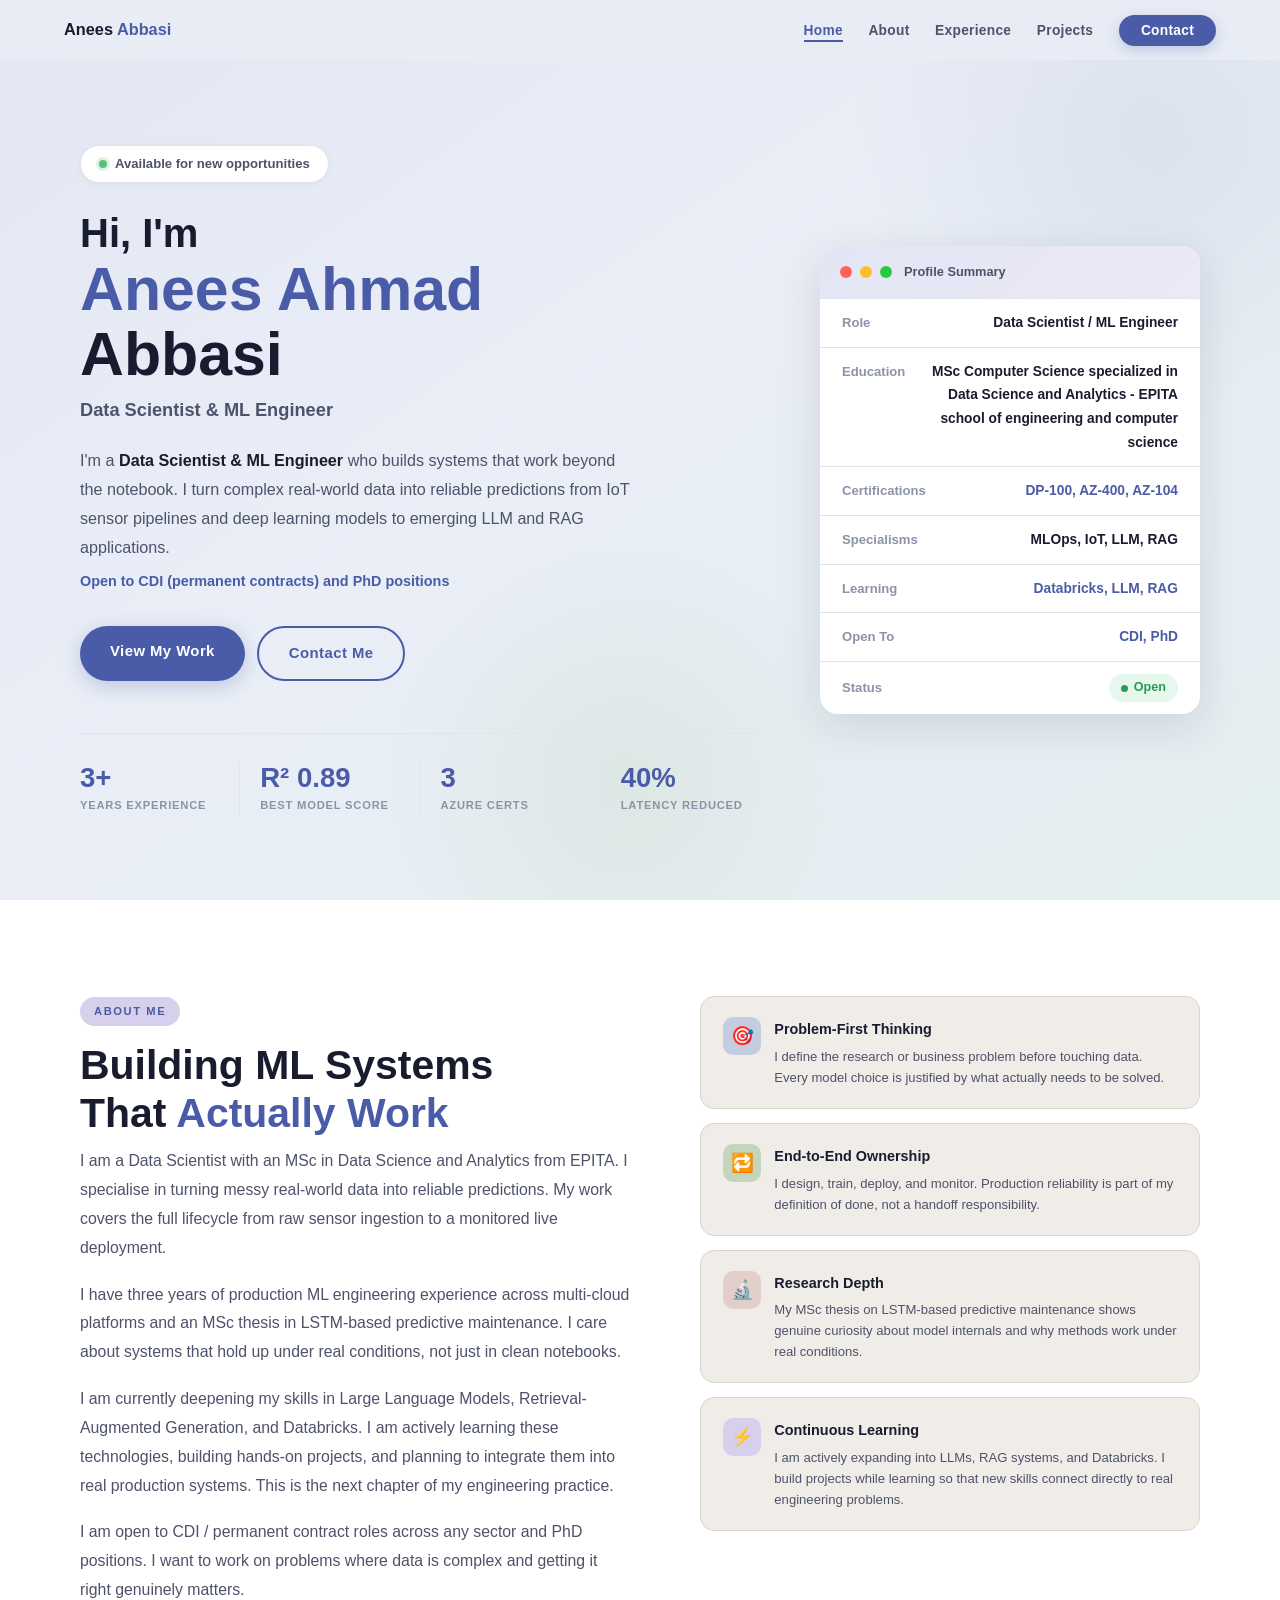
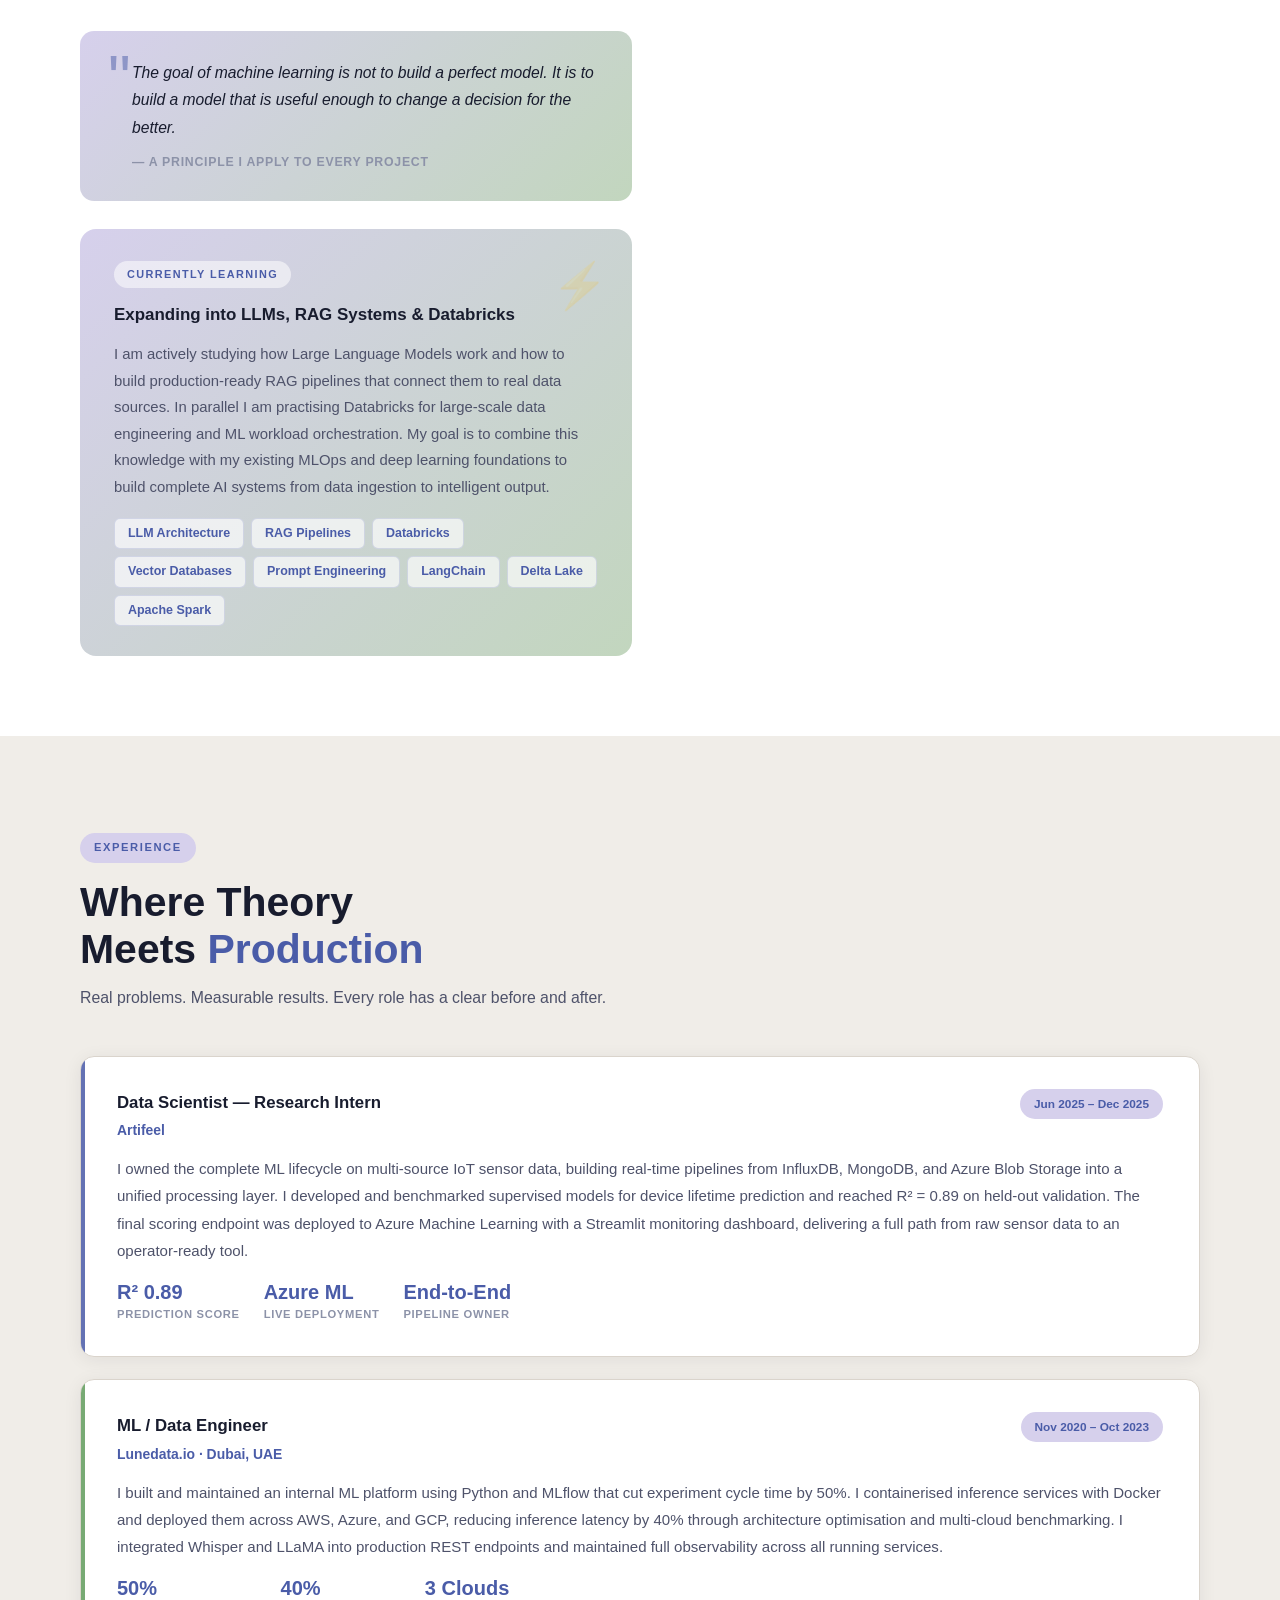
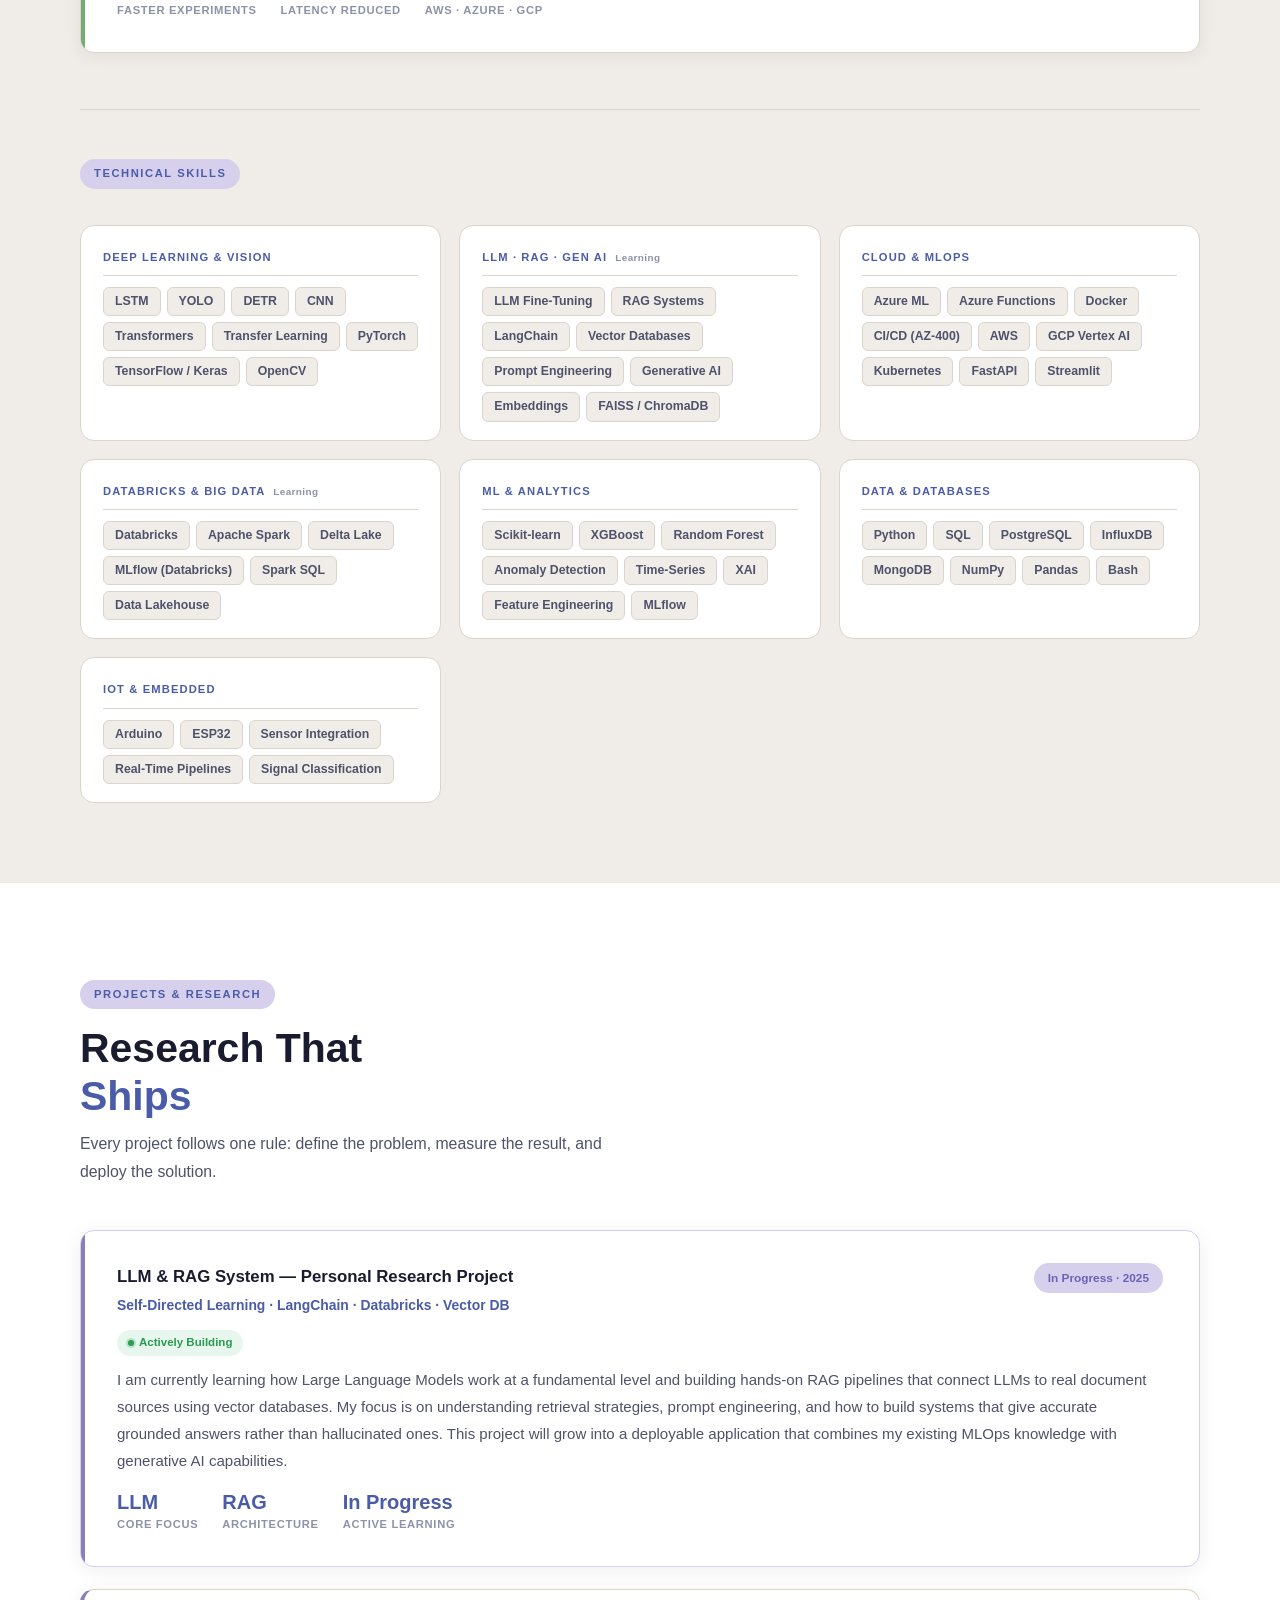
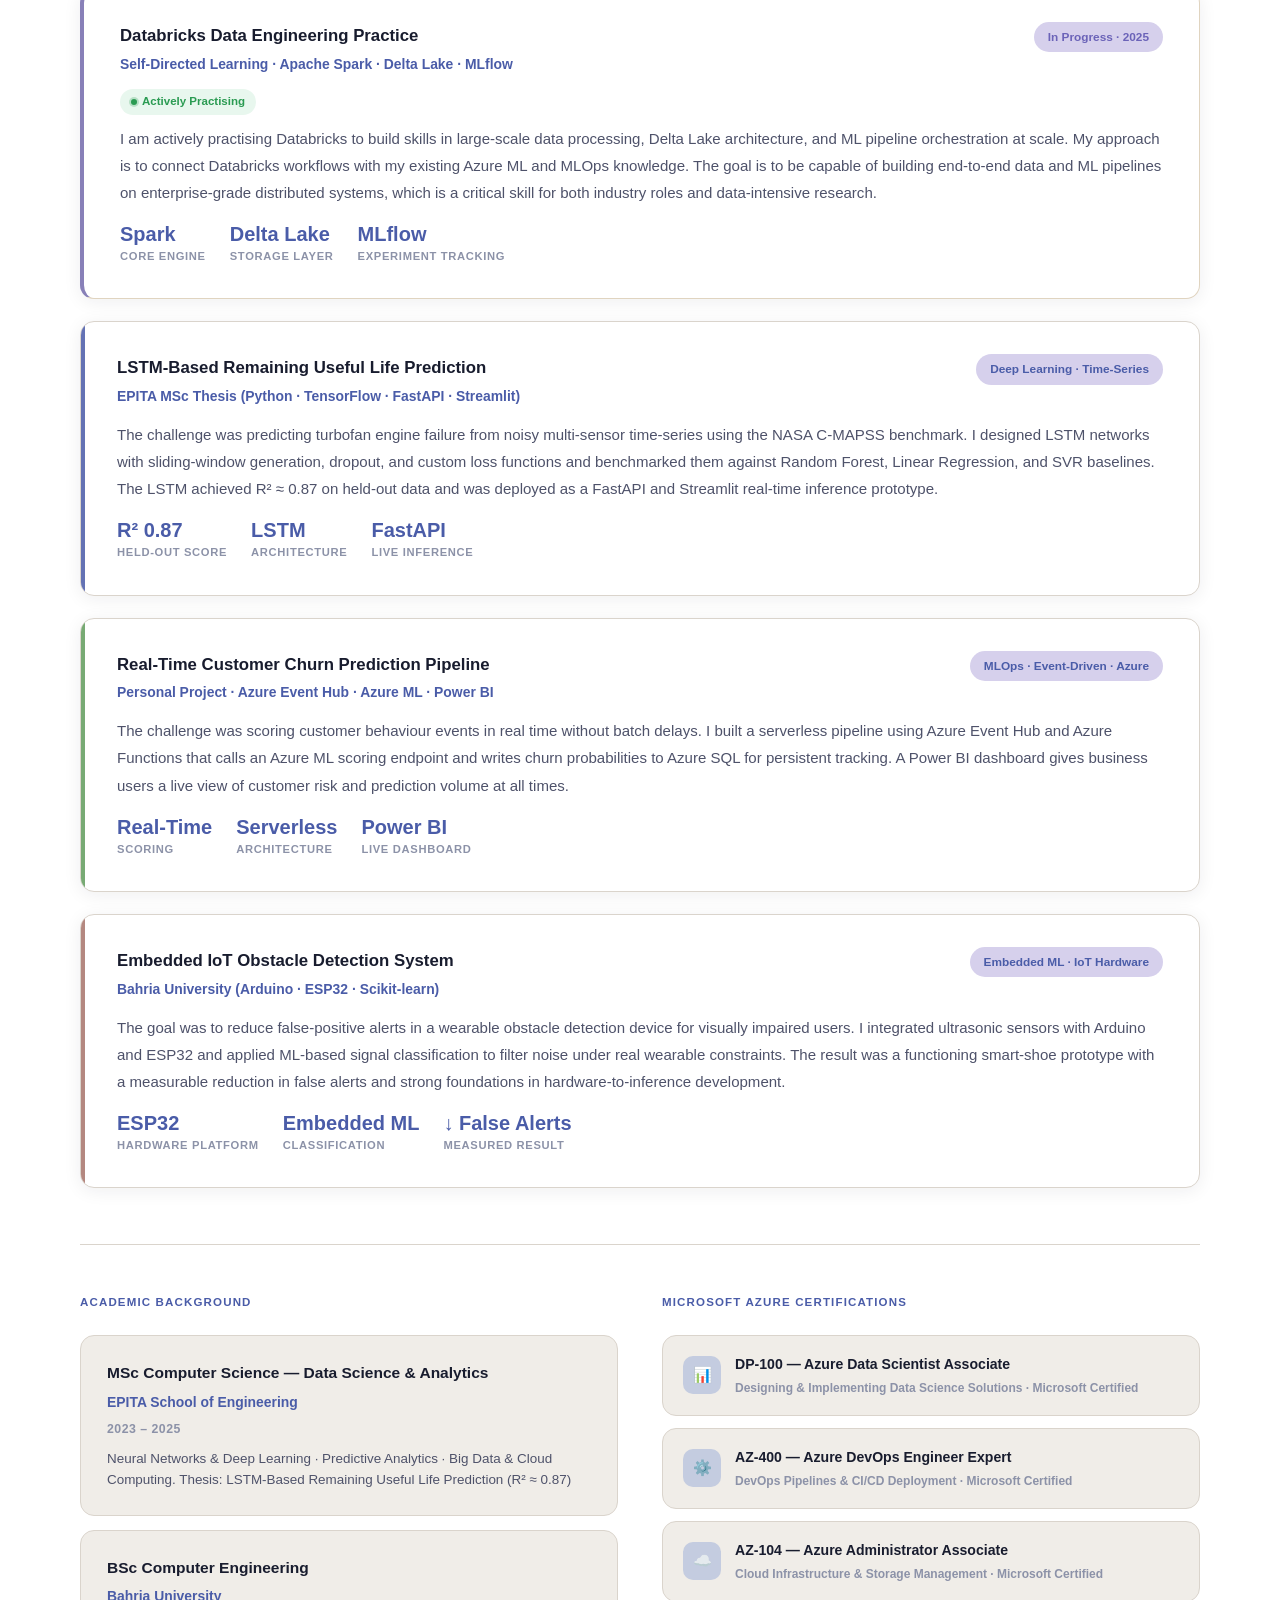
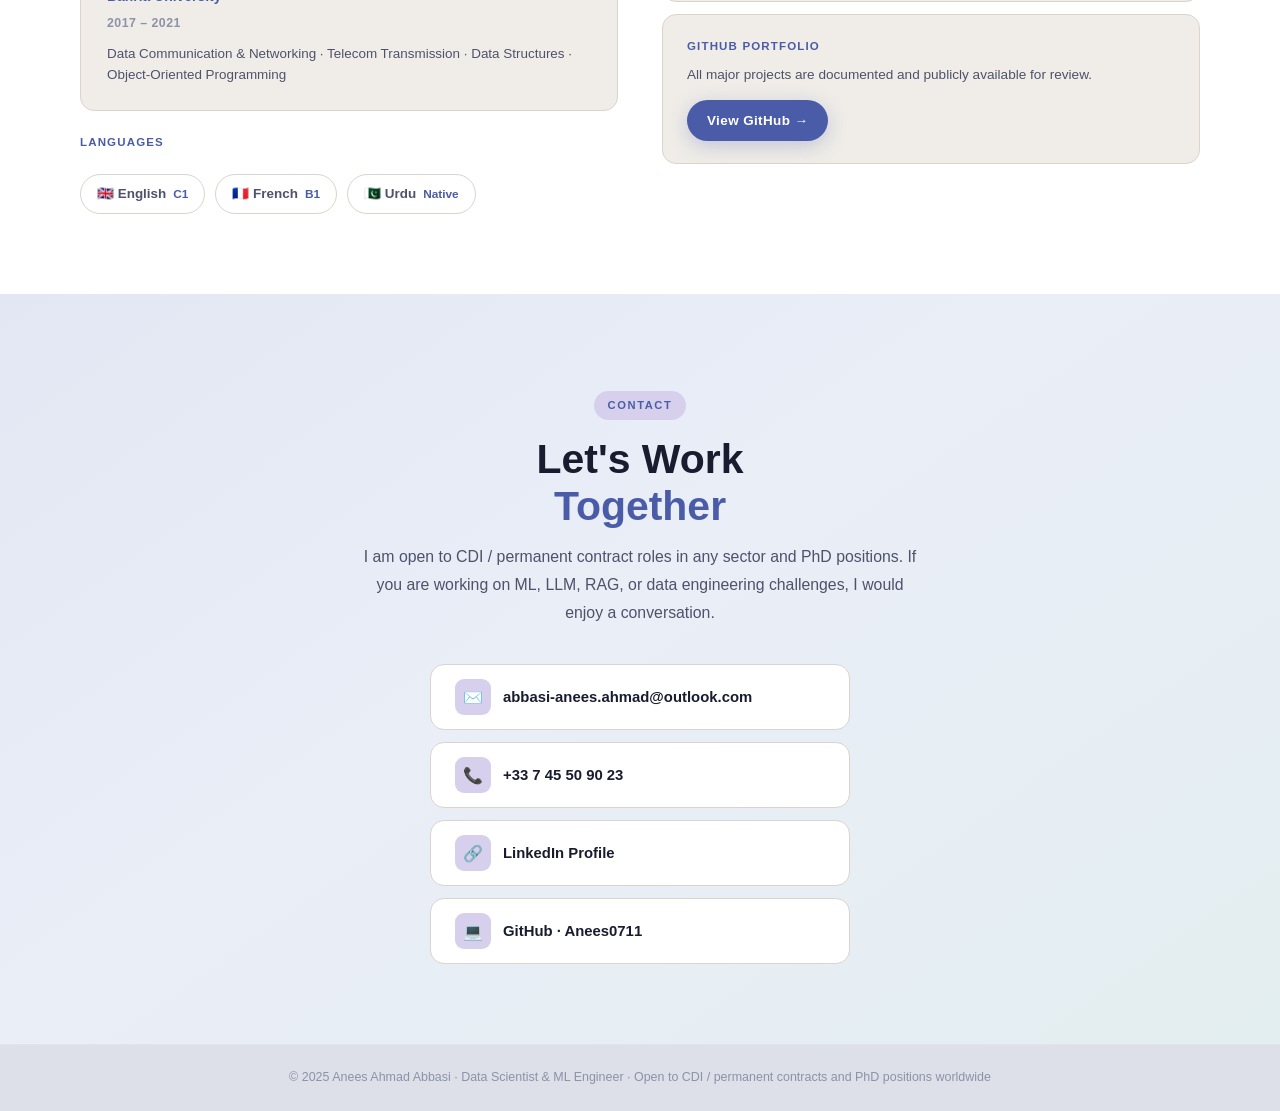
==== commit e019e7f5: "Update index.html" ====
--- a/index.html
+++ b/index.html
@@ -308,16 +308,7 @@
             <span class="stag">Signal Classification</span>
           </div>
         </div>
-
-        <div class="sgrp rv">
-          <div class="sgtit">Languages</div>
-          <div class="stags">
-            <span class="stag">English — C1 Professional</span>
-            <span class="stag">French — B1</span>
-            <span class="stag">Urdu — Native</span>
-          </div>
-        </div>
-
+        
       </div>
     </div>
 
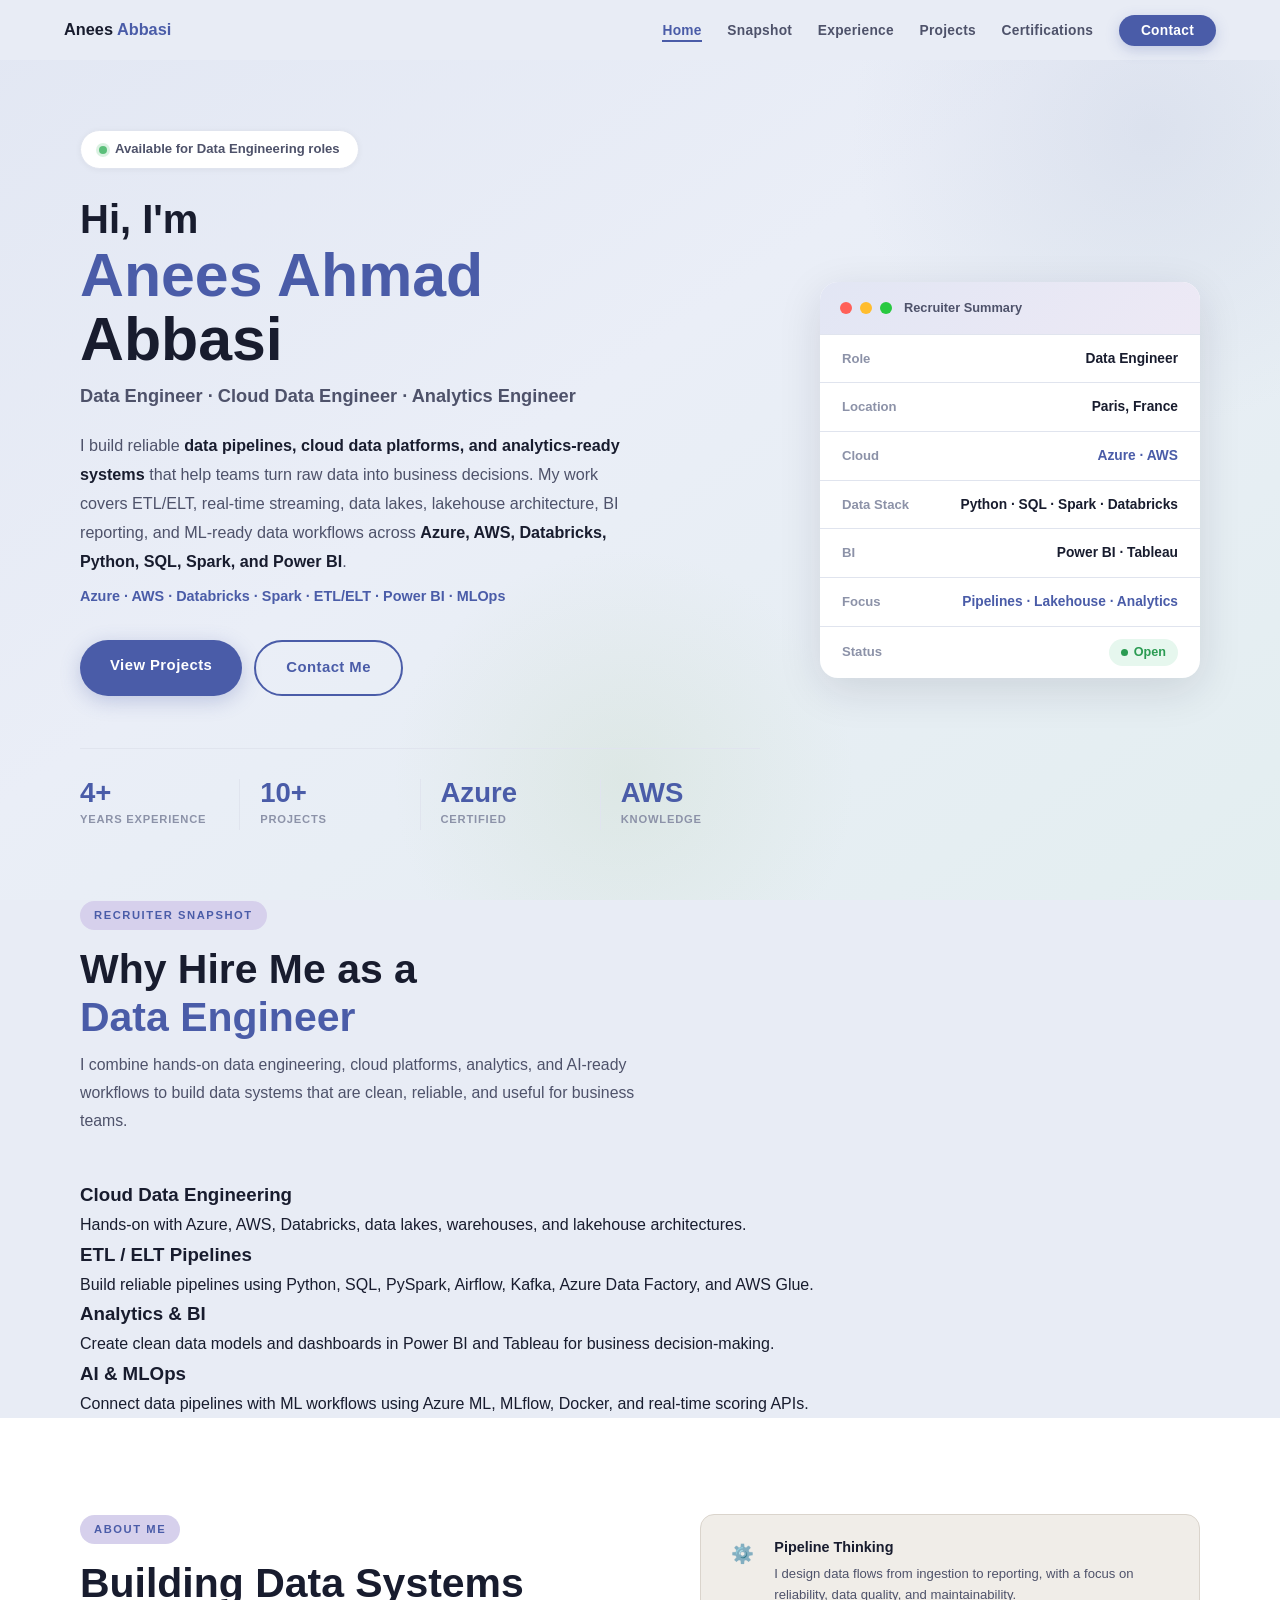
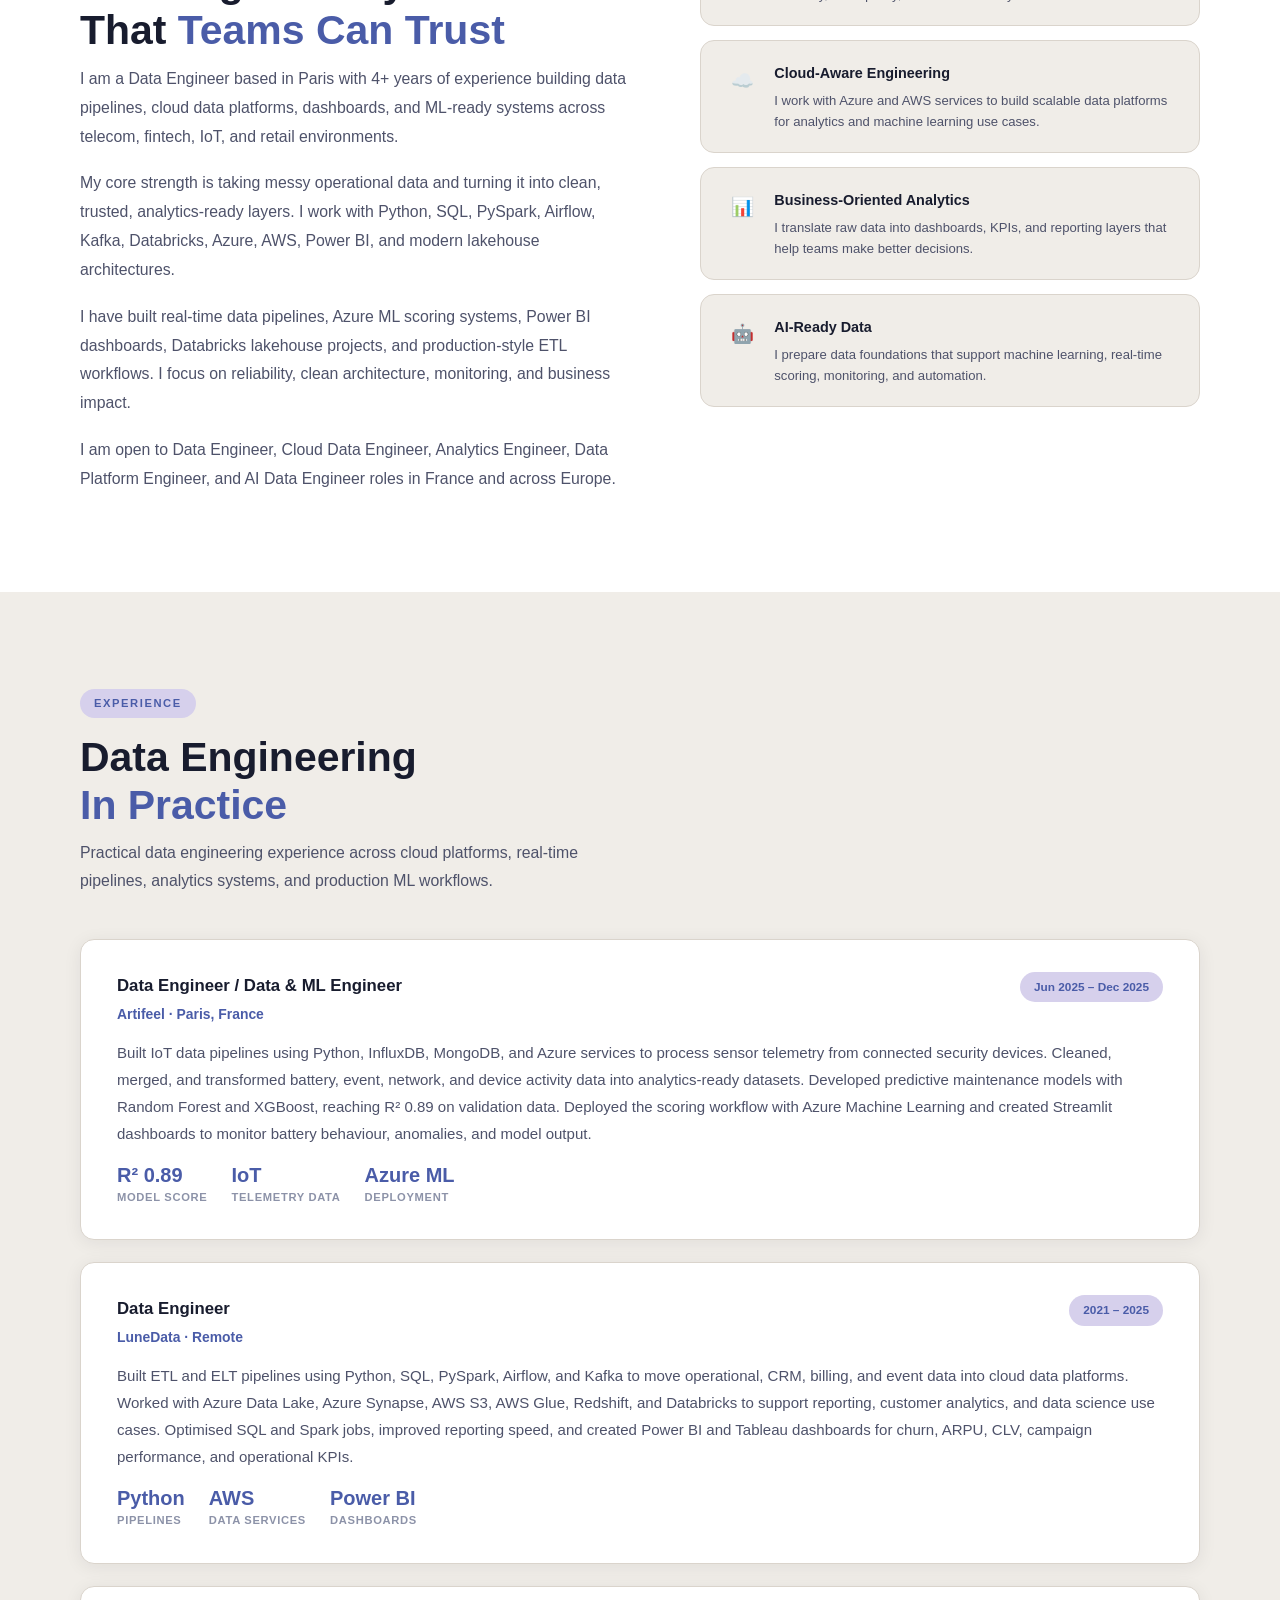
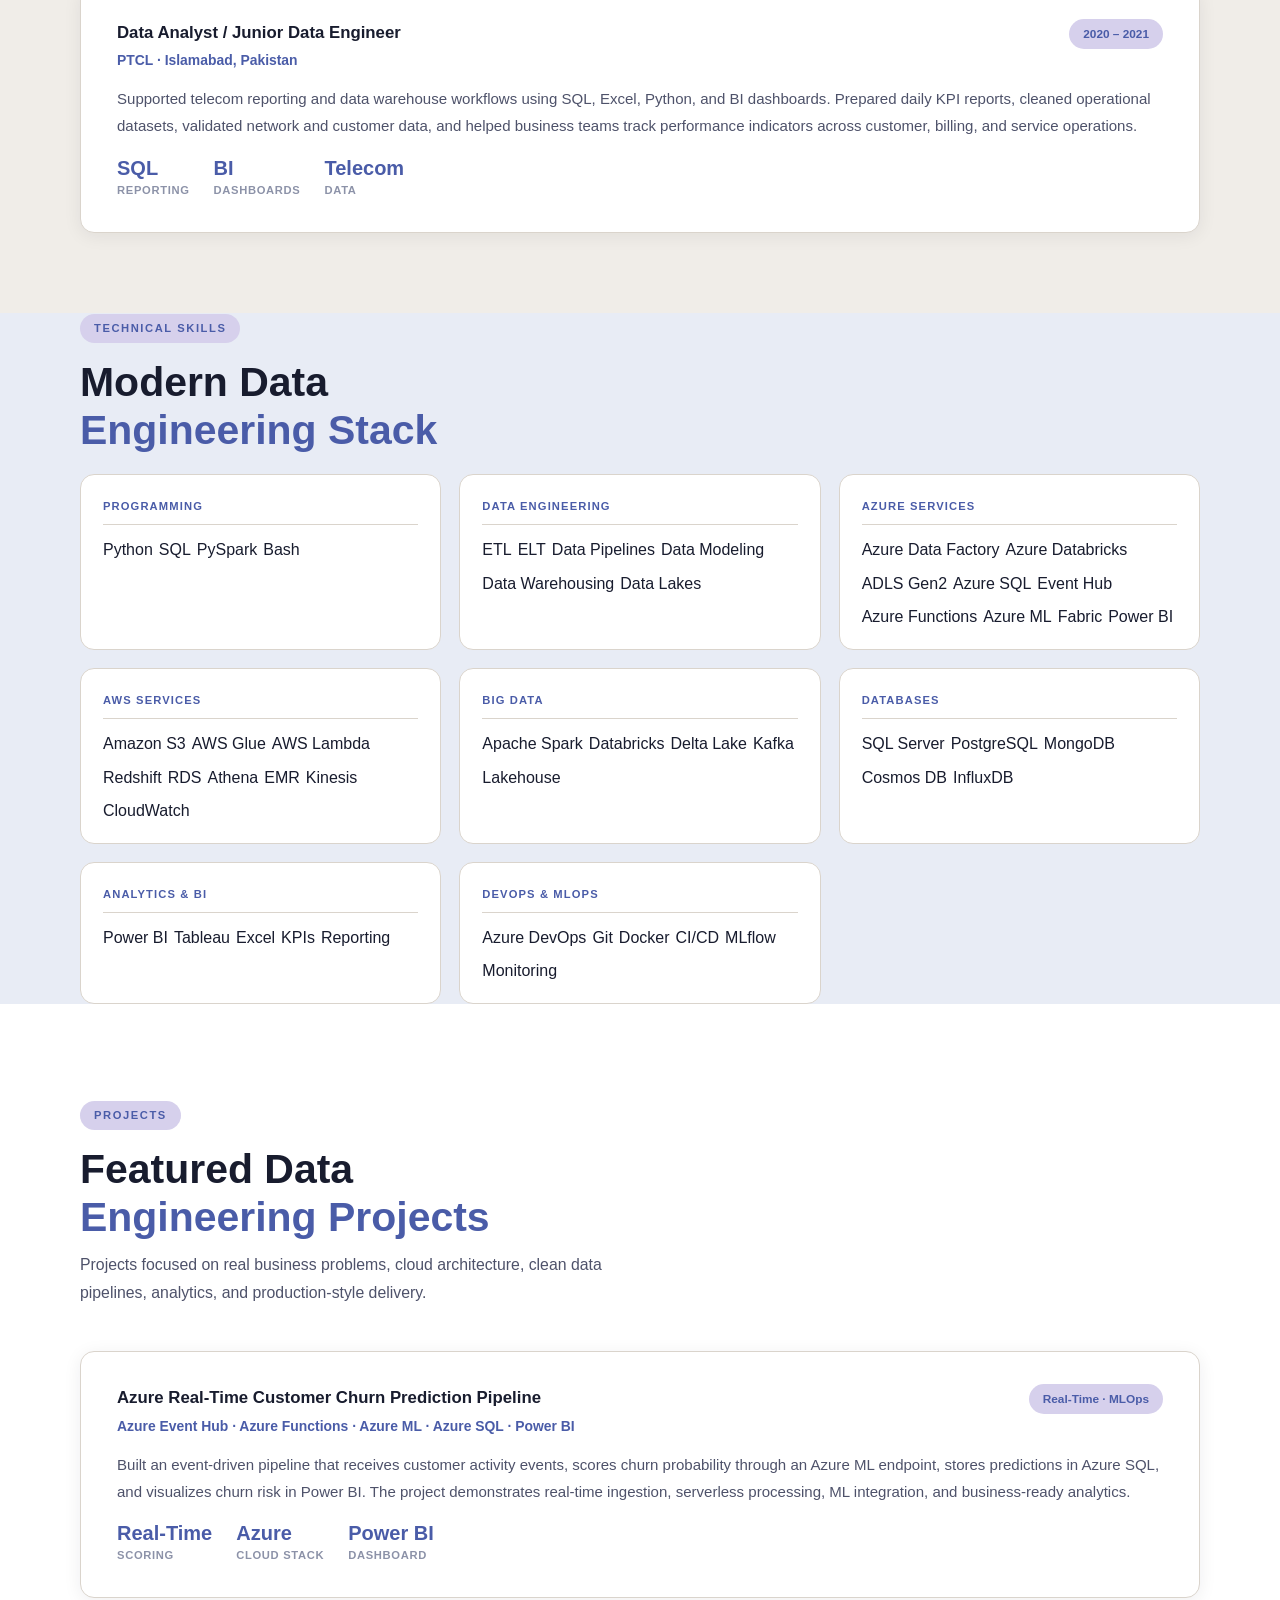
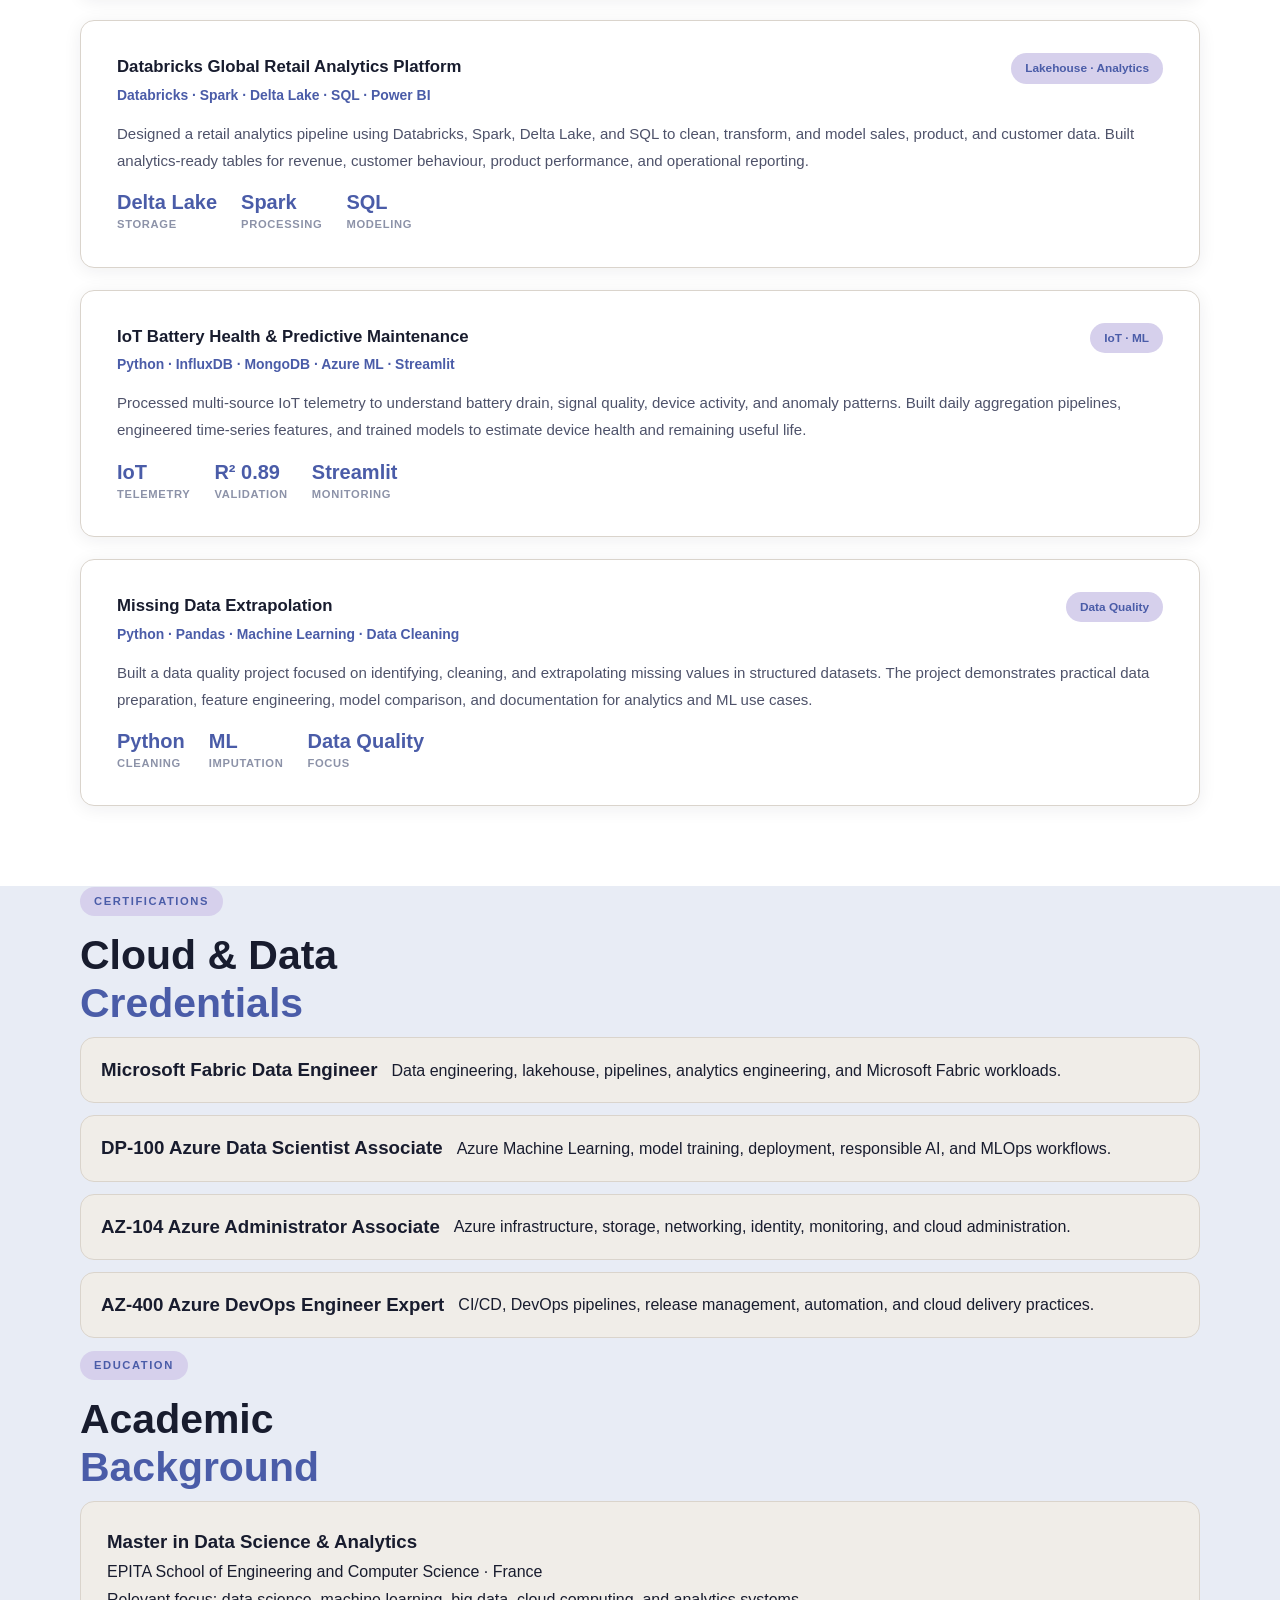
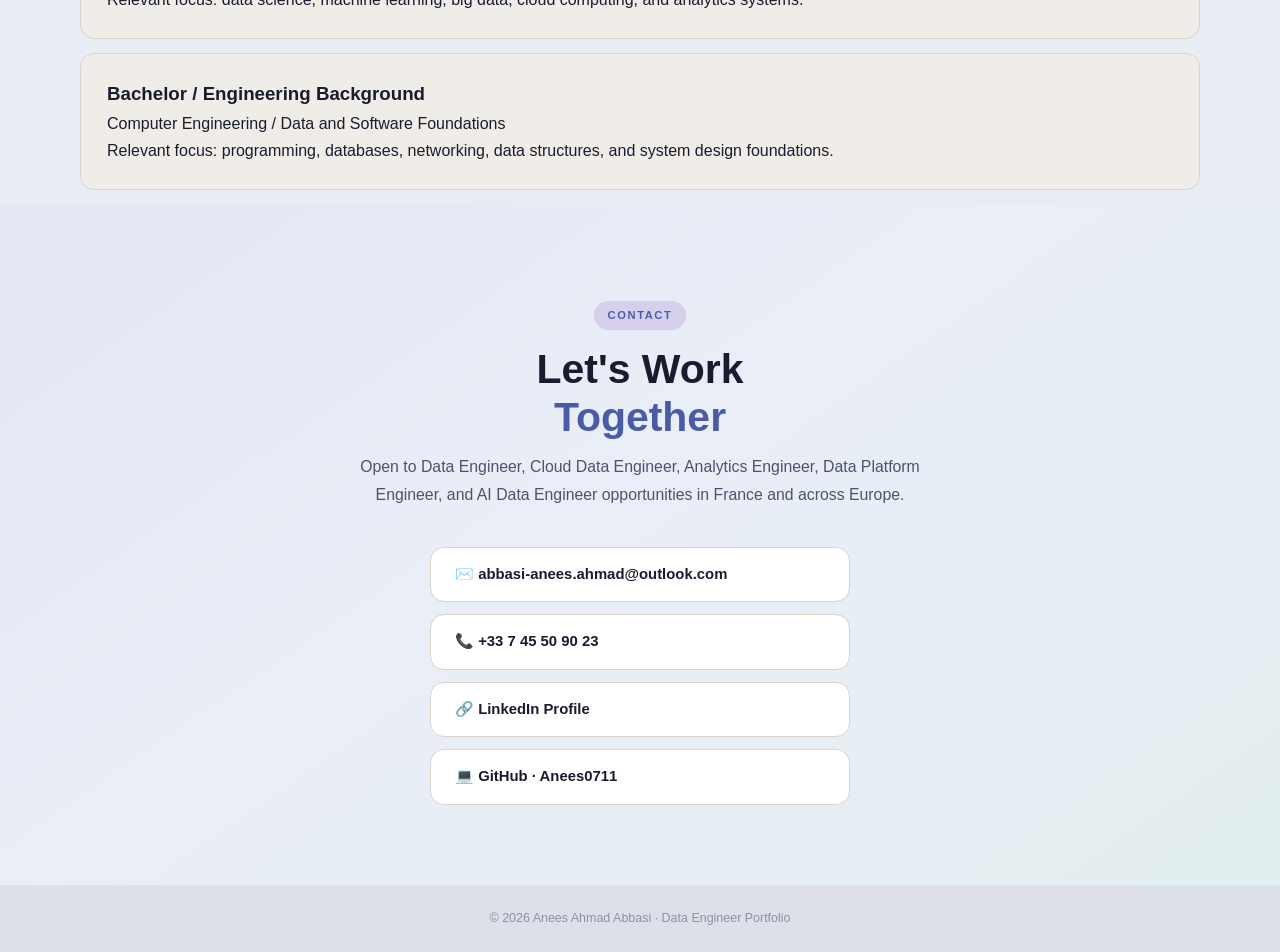
==== commit 42551fae: "Update index.html" ====
--- a/index.html
+++ b/index.html
@@ -1,509 +1,594 @@
 <!DOCTYPE html>
 <html lang="en">
 <head>
-  <meta charset="UTF-8"/>
-  <meta name="viewport" content="width=device-width, initial-scale=1.0"/>
-  <title>Anees Ahmad Abbasi | Data Scientist & ML Engineer</title>
-  <meta name="description" content="Anees Ahmad Abbasi — Data Scientist and ML Engineer specialising in deep learning, IoT analytics, LLM, RAG systems, and production ML deployment. Open to CDI / permanent contract and PhD positions."/>
-  <meta name="keywords" content="Data Scientist, Machine Learning Engineer, Deep Learning, Computer Vision, IoT, MLOps, LSTM, Azure, Databricks, LLM, RAG, Generative AI, CDI, PhD, Python, TensorFlow, PyTorch"/>
-  <link rel="stylesheet" href="style.css"/>
-  <style>
-    /* ── Learning section card ── */
-    .learning-banner {
-      margin-top: 28px;
-      background: linear-gradient(135deg, #D6D0EC 0%, #C2D6BE 100%);
-      border-radius: 16px;
-      padding: 30px 34px;
-      position: relative;
-      overflow: hidden;
-    }
-    .learning-banner::after {
-      content: '⚡';
-      position: absolute;
-      right: 24px; top: 18px;
-      font-size: 2.8rem;
-      opacity: .18;
-    }
-    .learning-banner .lb-tag {
-      display: inline-block;
-      font-size: .68rem; font-weight: 700; letter-spacing: .13em;
-      text-transform: uppercase; color: #4A5CA8;
-      background: rgba(255,255,255,.55);
-      padding: 4px 13px; border-radius: 50px; margin-bottom: 12px;
-    }
-    .learning-banner h3 {
-      font-size: 1.06rem; font-weight: 700; color: #181C2E; margin-bottom: 12px;
-    }
-    .learning-banner p {
-      font-size: .93rem; color: #4E526A; line-height: 1.78; margin-bottom: 0;
-    }
-    .learning-tags {
-      display: flex; flex-wrap: wrap; gap: 7px; margin-top: 18px;
-    }
-    .ltag {
-      background: rgba(255,255,255,.65);
-      border: 1px solid rgba(74,92,168,.18);
-      font-size: .78rem; font-weight: 700; color: #4A5CA8;
-      padding: 4px 13px; border-radius: 6px;
-    }
-
-    /* ── Currently Learning project card ── */
-    .ecard.learning-card::before { background: #8880B8; }
-    .learning-badge-wrap {
-      display: flex; align-items: center; gap: 8px; margin-bottom: 10px;
-    }
-    .live-badge {
-      display: inline-flex; align-items: center; gap: 5px;
-      background: #E8F7EE; color: #2A9B52;
-      font-size: .72rem; font-weight: 700;
-      padding: 3px 11px; border-radius: 50px;
-    }
-    .live-badge::before {
-      content: ''; width: 6px; height: 6px; border-radius: 50%;
-      background: #2A9B52;
-      box-shadow: 0 0 0 2px rgba(42,155,82,.25);
-    }
-  </style>
+  <meta charset="UTF-8" />
+  <meta name="viewport" content="width=device-width, initial-scale=1.0" />
+
+  <title>Anees Ahmad Abbasi | Data Engineer Portfolio</title>
+
+  <meta name="description" content="Anees Ahmad Abbasi - Data Engineer and Cloud Data Engineer based in Paris. Portfolio focused on Azure, AWS, Databricks, SQL, Python, Spark, Power BI, ETL/ELT, data pipelines, analytics, and AI-ready data systems." />
+
+  <meta name="keywords" content="Data Engineer, Cloud Data Engineer, Azure Data Engineer, AWS Data Engineer, Analytics Engineer, Data Platform Engineer, Python, SQL, PySpark, Spark, Databricks, Azure Data Factory, AWS Glue, Power BI, Data Lake, Data Warehouse, ETL, ELT, MLOps" />
+
+  <link rel="stylesheet" href="style.css" />
 </head>
+
 <body>
 
-<!-- ════════════════ NAV ════════════════ -->
 <nav id="nav">
   <a href="#home" class="nbrand">Anees <em>Abbasi</em></a>
+
   <ul class="nlinks" id="nl">
     <li><a href="#home" class="on">Home</a></li>
-    <li><a href="#about">About</a></li>
+    <li><a href="#snapshot">Snapshot</a></li>
     <li><a href="#experience">Experience</a></li>
     <li><a href="#projects">Projects</a></li>
+    <li><a href="#certifications">Certifications</a></li>
     <li><a href="#contact" class="ncta">Contact</a></li>
   </ul>
+
   <div class="ham" onclick="toggleNav()">
     <span></span><span></span><span></span>
   </div>
 </nav>
 
-<!-- ════════════════ PAGE 1: HOME ════════════════ -->
 <section id="home">
   <div class="home-grid">
 
     <div>
-      <div class="havail"><span class="avdot"></span>Available for new opportunities</div>
+      <div class="havail">
+        <span class="avdot"></span>
+        Available for Data Engineering roles
+      </div>
+
       <p class="hgreet">Hi, I'm</p>
+
       <h1 class="hname">
-        <span class="fn">Anees Ahmad</span><br>
+        <span class="fn">Anees Ahmad</span><br />
         <span class="ln">Abbasi</span>
       </h1>
-      <p class="hrole">Data Scientist &amp; ML Engineer</p>
+
+      <p class="hrole">Data Engineer · Cloud Data Engineer · Analytics Engineer</p>
+
       <p class="hbio">
-        I'm a <strong>Data Scientist &amp; ML Engineer</strong> who builds systems that work beyond the notebook. I turn complex real-world data into reliable predictions from IoT sensor pipelines and deep learning models to emerging LLM and RAG applications.
+        I build reliable <strong>data pipelines, cloud data platforms, and analytics-ready systems</strong> that help teams turn raw data into business decisions. My work covers ETL/ELT, real-time streaming, data lakes, lakehouse architecture, BI reporting, and ML-ready data workflows across <strong>Azure, AWS, Databricks, Python, SQL, Spark, and Power BI</strong>.
       </p>
-      <p class="hseek">Open to CDI (permanent contracts) and PhD positions</p>
+
+      <p class="hseek">
+        Azure · AWS · Databricks · Spark · ETL/ELT · Power BI · MLOps
+      </p>
+
       <div class="hbtns">
-        <a href="#experience" class="btn bf">View My Work</a>
+        <a href="#projects" class="btn bf">View Projects</a>
         <a href="#contact" class="btn bo">Contact Me</a>
       </div>
+
       <div class="hstats">
-        <div class="hstat"><div class="hsn">3+</div><div class="hsl">Years Experience</div></div>
-        <div class="hstat"><div class="hsn">R²&nbsp;0.89</div><div class="hsl">Best Model Score</div></div>
-        <div class="hstat"><div class="hsn">3</div><div class="hsl">Azure Certs</div></div>
-        <div class="hstat"><div class="hsn">40%</div><div class="hsl">Latency Reduced</div></div>
+        <div class="hstat">
+          <div class="hsn">4+</div>
+          <div class="hsl">Years Experience</div>
+        </div>
+
+        <div class="hstat">
+          <div class="hsn">10+</div>
+          <div class="hsl">Projects</div>
+        </div>
+
+        <div class="hstat">
+          <div class="hsn">Azure</div>
+          <div class="hsl">Certified</div>
+        </div>
+
+        <div class="hstat">
+          <div class="hsn">AWS</div>
+          <div class="hsl">Knowledge</div>
+        </div>
       </div>
     </div>
 
     <div class="home-right">
       <div class="pcard">
         <div class="pcard-top">
-          <span class="pdot pd1"></span><span class="pdot pd2"></span><span class="pdot pd3"></span>
-          <span class="pfname">Profile Summary</span>
-        </div>
-        <div class="prow"><span class="prlbl">Role</span><span class="prval">Data Scientist / ML Engineer</span></div>
-        <div class="prow"><span class="prlbl">Education</span><span class="prval">MSc Computer Science specialized in Data Science and Analytics - EPITA school of engineering and computer science</span></div>
-        <div class="prow"><span class="prlbl">Certifications</span><span class="prval ac">DP-100, AZ-400, AZ-104</span></div>
-        <div class="prow"><span class="prlbl">Specialisms</span><span class="prval">MLOps, IoT, LLM, RAG</span></div>
-        <div class="prow"><span class="prlbl">Learning</span><span class="prval ac">Databricks, LLM, RAG</span></div>
-        <div class="prow"><span class="prlbl">Open To</span><span class="prval ac">CDI, PhD</span></div>
-        <div class="prow"><span class="prlbl">Status</span><span class="prval"><span class="chip-open">Open</span></span></div>
-      </div>
-    </div>
-
-  </div>
-</section>
-
-<!-- ════════════════ PAGE 2: ABOUT ════════════════ -->
+          <span class="pdot pd1"></span>
+          <span class="pdot pd2"></span>
+          <span class="pdot pd3"></span>
+          <span class="pfname">Recruiter Summary</span>
+        </div>
+
+        <div class="prow">
+          <span class="prlbl">Role</span>
+          <span class="prval">Data Engineer</span>
+        </div>
+
+        <div class="prow">
+          <span class="prlbl">Location</span>
+          <span class="prval">Paris, France</span>
+        </div>
+
+        <div class="prow">
+          <span class="prlbl">Cloud</span>
+          <span class="prval ac">Azure · AWS</span>
+        </div>
+
+        <div class="prow">
+          <span class="prlbl">Data Stack</span>
+          <span class="prval">Python · SQL · Spark · Databricks</span>
+        </div>
+
+        <div class="prow">
+          <span class="prlbl">BI</span>
+          <span class="prval">Power BI · Tableau</span>
+        </div>
+
+        <div class="prow">
+          <span class="prlbl">Focus</span>
+          <span class="prval ac">Pipelines · Lakehouse · Analytics</span>
+        </div>
+
+        <div class="prow">
+          <span class="prlbl">Status</span>
+          <span class="prval"><span class="chip-open">Open</span></span>
+        </div>
+      </div>
+    </div>
+
+  </div>
+</section>
+
+<section id="snapshot">
+  <div class="wrap">
+    <span class="tag rv">Recruiter Snapshot</span>
+
+    <h2 class="st rv">Why Hire Me as a<br /><em>Data Engineer</em></h2>
+
+    <p class="lead rv">
+      I combine hands-on data engineering, cloud platforms, analytics, and AI-ready workflows to build data systems that are clean, reliable, and useful for business teams.
+    </p>
+
+    <div class="bring-grid">
+      <div class="bring-card rv">
+        <h3>Cloud Data Engineering</h3>
+        <p>Hands-on with Azure, AWS, Databricks, data lakes, warehouses, and lakehouse architectures.</p>
+      </div>
+
+      <div class="bring-card rv">
+        <h3>ETL / ELT Pipelines</h3>
+        <p>Build reliable pipelines using Python, SQL, PySpark, Airflow, Kafka, Azure Data Factory, and AWS Glue.</p>
+      </div>
+
+      <div class="bring-card rv">
+        <h3>Analytics & BI</h3>
+        <p>Create clean data models and dashboards in Power BI and Tableau for business decision-making.</p>
+      </div>
+
+      <div class="bring-card rv">
+        <h3>AI & MLOps</h3>
+        <p>Connect data pipelines with ML workflows using Azure ML, MLflow, Docker, and real-time scoring APIs.</p>
+      </div>
+    </div>
+  </div>
+</section>
+
 <section id="about">
   <div class="about-grid rv">
 
     <div>
       <span class="tag">About Me</span>
-      <h2 class="st">Building ML Systems<br>That <em>Actually Work</em></h2>
-
-      <p class="about-p">I am a Data Scientist with an MSc in Data Science and Analytics from EPITA. I specialise in turning messy real-world data into reliable predictions. My work covers the full lifecycle from raw sensor ingestion to a monitored live deployment.</p>
-
-      <p class="about-p">I have three years of production ML engineering experience across multi-cloud platforms and an MSc thesis in LSTM-based predictive maintenance. I care about systems that hold up under real conditions, not just in clean notebooks.</p>
-
-      <p class="about-p">I am currently deepening my skills in Large Language Models, Retrieval-Augmented Generation, and Databricks. I am actively learning these technologies, building hands-on projects, and planning to integrate them into real production systems. This is the next chapter of my engineering practice.</p>
-
-      <p class="about-p">I am open to CDI / permanent contract roles across any sector and PhD positions. I want to work on problems where data is complex and getting it right genuinely matters.</p>
-
-      <div class="qbox">
-        <blockquote>
-          The goal of machine learning is not to build a perfect model. It is to build a model that is useful enough to change a decision for the better.
-          <cite>— A principle I apply to every project</cite>
-        </blockquote>
-      </div>
-
-      <!-- Currently Learning banner -->
-      <div class="learning-banner">
-        <div class="lb-tag">Currently Learning</div>
-        <h3>Expanding into LLMs, RAG Systems &amp; Databricks</h3>
-        <p>I am actively studying how Large Language Models work and how to build production-ready RAG pipelines that connect them to real data sources. In parallel I am practising Databricks for large-scale data engineering and ML workload orchestration. My goal is to combine this knowledge with my existing MLOps and deep learning foundations to build complete AI systems from data ingestion to intelligent output.</p>
-        <div class="learning-tags">
-          <span class="ltag">LLM Architecture</span>
-          <span class="ltag">RAG Pipelines</span>
-          <span class="ltag">Databricks</span>
-          <span class="ltag">Vector Databases</span>
-          <span class="ltag">Prompt Engineering</span>
-          <span class="ltag">LangChain</span>
-          <span class="ltag">Delta Lake</span>
-          <span class="ltag">Apache Spark</span>
-        </div>
-      </div>
+
+      <h2 class="st">Building Data Systems<br />That <em>Teams Can Trust</em></h2>
+
+      <p class="about-p">
+        I am a Data Engineer based in Paris with 4+ years of experience building data pipelines, cloud data platforms, dashboards, and ML-ready systems across telecom, fintech, IoT, and retail environments.
+      </p>
+
+      <p class="about-p">
+        My core strength is taking messy operational data and turning it into clean, trusted, analytics-ready layers. I work with Python, SQL, PySpark, Airflow, Kafka, Databricks, Azure, AWS, Power BI, and modern lakehouse architectures.
+      </p>
+
+      <p class="about-p">
+        I have built real-time data pipelines, Azure ML scoring systems, Power BI dashboards, Databricks lakehouse projects, and production-style ETL workflows. I focus on reliability, clean architecture, monitoring, and business impact.
+      </p>
+
+      <p class="about-p">
+        I am open to Data Engineer, Cloud Data Engineer, Analytics Engineer, Data Platform Engineer, and AI Data Engineer roles in France and across Europe.
+      </p>
     </div>
 
     <div class="acards">
       <div class="acard">
-        <div class="aico ic-b">🎯</div>
-        <div><h3>Problem-First Thinking</h3><p>I define the research or business problem before touching data. Every model choice is justified by what actually needs to be solved.</p></div>
-      </div>
+        <div class="aico">⚙️</div>
+        <div>
+          <h3>Pipeline Thinking</h3>
+          <p>I design data flows from ingestion to reporting, with a focus on reliability, data quality, and maintainability.</p>
+        </div>
+      </div>
+
       <div class="acard">
-        <div class="aico ic-g">🔁</div>
-        <div><h3>End-to-End Ownership</h3><p>I design, train, deploy, and monitor. Production reliability is part of my definition of done, not a handoff responsibility.</p></div>
-      </div>
+        <div class="aico">☁️</div>
+        <div>
+          <h3>Cloud-Aware Engineering</h3>
+          <p>I work with Azure and AWS services to build scalable data platforms for analytics and machine learning use cases.</p>
+        </div>
+      </div>
+
       <div class="acard">
-        <div class="aico ic-p">🔬</div>
-        <div><h3>Research Depth</h3><p>My MSc thesis on LSTM-based predictive maintenance shows genuine curiosity about model internals and why methods work under real conditions.</p></div>
-      </div>
+        <div class="aico">📊</div>
+        <div>
+          <h3>Business-Oriented Analytics</h3>
+          <p>I translate raw data into dashboards, KPIs, and reporting layers that help teams make better decisions.</p>
+        </div>
+      </div>
+
       <div class="acard">
-        <div class="aico ic-l">⚡</div>
-        <div><h3>Continuous Learning</h3><p>I am actively expanding into LLMs, RAG systems, and Databricks. I build projects while learning so that new skills connect directly to real engineering problems.</p></div>
-      </div>
-    </div>
-
-  </div>
-</section>
-
-<!-- ════════════════ PAGE 3: EXPERIENCE ════════════════ -->
+        <div class="aico">🤖</div>
+        <div>
+          <h3>AI-Ready Data</h3>
+          <p>I prepare data foundations that support machine learning, real-time scoring, monitoring, and automation.</p>
+        </div>
+      </div>
+    </div>
+
+  </div>
+</section>
+
 <section id="experience">
   <div class="wrap">
     <span class="tag rv">Experience</span>
-    <h2 class="st rv">Where Theory<br>Meets <em>Production</em></h2>
-    <p class="lead rv">Real problems. Measurable results. Every role has a clear before and after.</p>
+
+    <h2 class="st rv">Data Engineering<br /><em>In Practice</em></h2>
+
+    <p class="lead rv">
+      Practical data engineering experience across cloud platforms, real-time pipelines, analytics systems, and production ML workflows.
+    </p>
 
     <div class="ecards">
 
-      <div class="ecard eb rv">
-        <div class="ehead">
-          <div>
-            <div class="etit">Data Scientist — Research Intern</div>
-            <div class="eorg">Artifeel</div>
+      <div class="ecard rv">
+        <div class="ehead">
+          <div>
+            <div class="etit">Data Engineer / Data & ML Engineer</div>
+            <div class="eorg">Artifeel · Paris, France</div>
           </div>
           <span class="ebadge">Jun 2025 – Dec 2025</span>
         </div>
-        <p class="edesc">I owned the complete ML lifecycle on multi-source IoT sensor data, building real-time pipelines from InfluxDB, MongoDB, and Azure Blob Storage into a unified processing layer. I developed and benchmarked supervised models for device lifetime prediction and reached R² = 0.89 on held-out validation. The final scoring endpoint was deployed to Azure Machine Learning with a Streamlit monitoring dashboard, delivering a full path from raw sensor data to an operator-ready tool.</p>
-        <div class="emets">
-          <div><div class="mv">R² 0.89</div><div class="ml">Prediction Score</div></div>
-          <div><div class="mv">Azure ML</div><div class="ml">Live Deployment</div></div>
-          <div><div class="mv">End-to-End</div><div class="ml">Pipeline Owner</div></div>
-        </div>
-      </div>
-
-      <div class="ecard eg rv">
-        <div class="ehead">
-          <div>
-            <div class="etit">ML / Data Engineer</div>
-            <div class="eorg">Lunedata.io · Dubai, UAE</div>
-          </div>
-          <span class="ebadge">Nov 2020 – Oct 2023</span>
-        </div>
-        <p class="edesc">I built and maintained an internal ML platform using Python and MLflow that cut experiment cycle time by 50%. I containerised inference services with Docker and deployed them across AWS, Azure, and GCP, reducing inference latency by 40% through architecture optimisation and multi-cloud benchmarking. I integrated Whisper and LLaMA into production REST endpoints and maintained full observability across all running services.</p>
-        <div class="emets">
-          <div><div class="mv">50%</div><div class="ml">Faster Experiments</div></div>
-          <div><div class="mv">40%</div><div class="ml">Latency Reduced</div></div>
-          <div><div class="mv">3 Clouds</div><div class="ml">AWS · Azure · GCP</div></div>
-        </div>
-      </div>
-
-    </div>
-
-    <!-- SKILLS -->
-    <div class="skills-header">
-      <span class="tag rv">Technical Skills</span>
-      <div class="sgrid">
-
-        <div class="sgrp rv">
-          <div class="sgtit">Deep Learning &amp; Vision</div>
-          <div class="stags">
-            <span class="stag">LSTM</span><span class="stag">YOLO</span><span class="stag">DETR</span>
-            <span class="stag">CNN</span><span class="stag">Transformers</span>
-            <span class="stag">Transfer Learning</span><span class="stag">PyTorch</span>
-            <span class="stag">TensorFlow / Keras</span><span class="stag">OpenCV</span>
-          </div>
-        </div>
-
-        <div class="sgrp rv">
-          <div class="sgtit">LLM · RAG · Gen AI <span style="font-size:.62rem;color:#8C92A8;font-weight:600;letter-spacing:.04em;text-transform:none;margin-left:4px;">Learning</span></div>
-          <div class="stags">
-            <span class="stag">LLM Fine-Tuning</span><span class="stag">RAG Systems</span>
-            <span class="stag">LangChain</span><span class="stag">Vector Databases</span>
-            <span class="stag">Prompt Engineering</span><span class="stag">Generative AI</span>
-            <span class="stag">Embeddings</span><span class="stag">FAISS / ChromaDB</span>
-          </div>
-        </div>
-
-        <div class="sgrp rv">
-          <div class="sgtit">Cloud &amp; MLOps</div>
-          <div class="stags">
-            <span class="stag">Azure ML</span><span class="stag">Azure Functions</span>
-            <span class="stag">Docker</span><span class="stag">CI/CD (AZ-400)</span>
-            <span class="stag">AWS</span><span class="stag">GCP Vertex AI</span>
-            <span class="stag">Kubernetes</span><span class="stag">FastAPI</span><span class="stag">Streamlit</span>
-          </div>
-        </div>
-
-        <div class="sgrp rv">
-          <div class="sgtit">Databricks &amp; Big Data <span style="font-size:.62rem;color:#8C92A8;font-weight:600;letter-spacing:.04em;text-transform:none;margin-left:4px;">Learning</span></div>
-          <div class="stags">
-            <span class="stag">Databricks</span><span class="stag">Apache Spark</span>
-            <span class="stag">Delta Lake</span><span class="stag">MLflow (Databricks)</span>
-            <span class="stag">Spark SQL</span><span class="stag">Data Lakehouse</span>
-          </div>
-        </div>
-
-        <div class="sgrp rv">
-          <div class="sgtit">ML &amp; Analytics</div>
-          <div class="stags">
-            <span class="stag">Scikit-learn</span><span class="stag">XGBoost</span>
-            <span class="stag">Random Forest</span><span class="stag">Anomaly Detection</span>
-            <span class="stag">Time-Series</span><span class="stag">XAI</span>
-            <span class="stag">Feature Engineering</span><span class="stag">MLflow</span>
-          </div>
-        </div>
-
-        <div class="sgrp rv">
-          <div class="sgtit">Data &amp; Databases</div>
-          <div class="stags">
-            <span class="stag">Python</span><span class="stag">SQL</span>
-            <span class="stag">PostgreSQL</span><span class="stag">InfluxDB</span>
-            <span class="stag">MongoDB</span><span class="stag">NumPy</span>
-            <span class="stag">Pandas</span><span class="stag">Bash</span>
-          </div>
-        </div>
-
-        <div class="sgrp rv">
-          <div class="sgtit">IoT &amp; Embedded</div>
-          <div class="stags">
-            <span class="stag">Arduino</span><span class="stag">ESP32</span>
-            <span class="stag">Sensor Integration</span>
-            <span class="stag">Real-Time Pipelines</span>
-            <span class="stag">Signal Classification</span>
-          </div>
-        </div>
-        
-      </div>
-    </div>
-
-  </div>
-</section>
-
-<!-- ════════════════ PAGE 4: PROJECTS / RESEARCH ════════════════ -->
+
+        <p class="edesc">
+          Built IoT data pipelines using Python, InfluxDB, MongoDB, and Azure services to process sensor telemetry from connected security devices. Cleaned, merged, and transformed battery, event, network, and device activity data into analytics-ready datasets. Developed predictive maintenance models with Random Forest and XGBoost, reaching R² 0.89 on validation data. Deployed the scoring workflow with Azure Machine Learning and created Streamlit dashboards to monitor battery behaviour, anomalies, and model output.
+        </p>
+
+        <div class="emets">
+          <div><div class="mv">R² 0.89</div><div class="ml">Model Score</div></div>
+          <div><div class="mv">IoT</div><div class="ml">Telemetry Data</div></div>
+          <div><div class="mv">Azure ML</div><div class="ml">Deployment</div></div>
+        </div>
+      </div>
+
+      <div class="ecard rv">
+        <div class="ehead">
+          <div>
+            <div class="etit">Data Engineer</div>
+            <div class="eorg">LuneData · Remote</div>
+          </div>
+          <span class="ebadge">2021 – 2025</span>
+        </div>
+
+        <p class="edesc">
+          Built ETL and ELT pipelines using Python, SQL, PySpark, Airflow, and Kafka to move operational, CRM, billing, and event data into cloud data platforms. Worked with Azure Data Lake, Azure Synapse, AWS S3, AWS Glue, Redshift, and Databricks to support reporting, customer analytics, and data science use cases. Optimised SQL and Spark jobs, improved reporting speed, and created Power BI and Tableau dashboards for churn, ARPU, CLV, campaign performance, and operational KPIs.
+        </p>
+
+        <div class="emets">
+          <div><div class="mv">Python</div><div class="ml">Pipelines</div></div>
+          <div><div class="mv">AWS</div><div class="ml">Data Services</div></div>
+          <div><div class="mv">Power BI</div><div class="ml">Dashboards</div></div>
+        </div>
+      </div>
+
+      <div class="ecard rv">
+        <div class="ehead">
+          <div>
+            <div class="etit">Data Analyst / Junior Data Engineer</div>
+            <div class="eorg">PTCL · Islamabad, Pakistan</div>
+          </div>
+          <span class="ebadge">2020 – 2021</span>
+        </div>
+
+        <p class="edesc">
+          Supported telecom reporting and data warehouse workflows using SQL, Excel, Python, and BI dashboards. Prepared daily KPI reports, cleaned operational datasets, validated network and customer data, and helped business teams track performance indicators across customer, billing, and service operations.
+        </p>
+
+        <div class="emets">
+          <div><div class="mv">SQL</div><div class="ml">Reporting</div></div>
+          <div><div class="mv">BI</div><div class="ml">Dashboards</div></div>
+          <div><div class="mv">Telecom</div><div class="ml">Data</div></div>
+        </div>
+      </div>
+
+    </div>
+  </div>
+</section>
+
+<section id="skills">
+  <div class="wrap">
+    <span class="tag rv">Technical Skills</span>
+
+    <h2 class="st rv">Modern Data<br /><em>Engineering Stack</em></h2>
+
+    <div class="sgrid">
+
+      <div class="sgrp rv">
+        <div class="sgtit">Programming</div>
+        <div class="stags">
+          <span>Python</span><span>SQL</span><span>PySpark</span><span>Bash</span>
+        </div>
+      </div>
+
+      <div class="sgrp rv">
+        <div class="sgtit">Data Engineering</div>
+        <div class="stags">
+          <span>ETL</span><span>ELT</span><span>Data Pipelines</span><span>Data Modeling</span><span>Data Warehousing</span><span>Data Lakes</span>
+        </div>
+      </div>
+
+      <div class="sgrp rv">
+        <div class="sgtit">Azure Services</div>
+        <div class="stags">
+          <span>Azure Data Factory</span><span>Azure Databricks</span><span>ADLS Gen2</span><span>Azure SQL</span><span>Event Hub</span><span>Azure Functions</span><span>Azure ML</span><span>Fabric</span><span>Power BI</span>
+        </div>
+      </div>
+
+      <div class="sgrp rv">
+        <div class="sgtit">AWS Services</div>
+        <div class="stags">
+          <span>Amazon S3</span><span>AWS Glue</span><span>AWS Lambda</span><span>Redshift</span><span>RDS</span><span>Athena</span><span>EMR</span><span>Kinesis</span><span>CloudWatch</span>
+        </div>
+      </div>
+
+      <div class="sgrp rv">
+        <div class="sgtit">Big Data</div>
+        <div class="stags">
+          <span>Apache Spark</span><span>Databricks</span><span>Delta Lake</span><span>Kafka</span><span>Lakehouse</span>
+        </div>
+      </div>
+
+      <div class="sgrp rv">
+        <div class="sgtit">Databases</div>
+        <div class="stags">
+          <span>SQL Server</span><span>PostgreSQL</span><span>MongoDB</span><span>Cosmos DB</span><span>InfluxDB</span>
+        </div>
+      </div>
+
+      <div class="sgrp rv">
+        <div class="sgtit">Analytics & BI</div>
+        <div class="stags">
+          <span>Power BI</span><span>Tableau</span><span>Excel</span><span>KPIs</span><span>Reporting</span>
+        </div>
+      </div>
+
+      <div class="sgrp rv">
+        <div class="sgtit">DevOps & MLOps</div>
+        <div class="stags">
+          <span>Azure DevOps</span><span>Git</span><span>Docker</span><span>CI/CD</span><span>MLflow</span><span>Monitoring</span>
+        </div>
+      </div>
+
+    </div>
+  </div>
+</section>
+
 <section id="projects">
   <div class="wrap">
-    <span class="tag rv">Projects &amp; Research</span>
-    <h2 class="st rv">Research That<br><em>Ships</em></h2>
-    <p class="lead rv">Every project follows one rule: define the problem, measure the result, and deploy the solution.</p>
+    <span class="tag rv">Projects</span>
+
+    <h2 class="st rv">Featured Data<br /><em>Engineering Projects</em></h2>
+
+    <p class="lead rv">
+      Projects focused on real business problems, cloud architecture, clean data pipelines, analytics, and production-style delivery.
+    </p>
 
     <div class="ecards">
 
-      <!-- Currently Learning / In Progress card -->
-      <div class="ecard learning-card rv" style="border-color:#D6D0EC;">
-        <div class="ehead">
-          <div>
-            <div class="etit">LLM &amp; RAG System — Personal Research Project</div>
-            <div class="eorg">Self-Directed Learning · LangChain · Databricks · Vector DB</div>
-          </div>
-          <span class="ebadge" style="background:#D6D0EC;color:#6B63B8;">In Progress · 2025</span>
-        </div>
-        <div class="learning-badge-wrap">
-          <span class="live-badge">Actively Building</span>
-        </div>
-        <p class="edesc">I am currently learning how Large Language Models work at a fundamental level and building hands-on RAG pipelines that connect LLMs to real document sources using vector databases. My focus is on understanding retrieval strategies, prompt engineering, and how to build systems that give accurate grounded answers rather than hallucinated ones. This project will grow into a deployable application that combines my existing MLOps knowledge with generative AI capabilities.</p>
-        <div class="emets">
-          <div><div class="mv">LLM</div><div class="ml">Core Focus</div></div>
-          <div><div class="mv">RAG</div><div class="ml">Architecture</div></div>
-          <div><div class="mv">In Progress</div><div class="ml">Active Learning</div></div>
-        </div>
-      </div>
-
-      <div class="ecard rv" style="border-color:#E0D4C0; border-left: 4px solid #8880B8;">
-        <div class="ehead">
-          <div>
-            <div class="etit">Databricks Data Engineering Practice</div>
-            <div class="eorg">Self-Directed Learning · Apache Spark · Delta Lake · MLflow</div>
-          </div>
-          <span class="ebadge" style="background:#D6D0EC;color:#6B63B8;">In Progress · 2025</span>
-        </div>
-        <div class="learning-badge-wrap">
-          <span class="live-badge">Actively Practising</span>
-        </div>
-        <p class="edesc">I am actively practising Databricks to build skills in large-scale data processing, Delta Lake architecture, and ML pipeline orchestration at scale. My approach is to connect Databricks workflows with my existing Azure ML and MLOps knowledge. The goal is to be capable of building end-to-end data and ML pipelines on enterprise-grade distributed systems, which is a critical skill for both industry roles and data-intensive research.</p>
-        <div class="emets">
-          <div><div class="mv">Spark</div><div class="ml">Core Engine</div></div>
-          <div><div class="mv">Delta Lake</div><div class="ml">Storage Layer</div></div>
-          <div><div class="mv">MLflow</div><div class="ml">Experiment Tracking</div></div>
-        </div>
-      </div>
-
-      <div class="ecard eb rv">
-        <div class="ehead">
-          <div>
-            <div class="etit">LSTM-Based Remaining Useful Life Prediction</div>
-            <div class="eorg">EPITA MSc Thesis (Python · TensorFlow · FastAPI · Streamlit)</div>
-          </div>
-          <span class="ebadge">Deep Learning · Time-Series</span>
-        </div>
-        <p class="edesc">The challenge was predicting turbofan engine failure from noisy multi-sensor time-series using the NASA C-MAPSS benchmark. I designed LSTM networks with sliding-window generation, dropout, and custom loss functions and benchmarked them against Random Forest, Linear Regression, and SVR baselines. The LSTM achieved R² ≈ 0.87 on held-out data and was deployed as a FastAPI and Streamlit real-time inference prototype.</p>
-        <div class="emets">
-          <div><div class="mv">R² 0.87</div><div class="ml">Held-Out Score</div></div>
-          <div><div class="mv">LSTM</div><div class="ml">Architecture</div></div>
-          <div><div class="mv">FastAPI</div><div class="ml">Live Inference</div></div>
-        </div>
-      </div>
-
-      <div class="ecard eg rv">
-        <div class="ehead">
-          <div>
-            <div class="etit">Real-Time Customer Churn Prediction Pipeline</div>
-            <div class="eorg">Personal Project · Azure Event Hub · Azure ML · Power BI</div>
-          </div>
-          <span class="ebadge">MLOps · Event-Driven · Azure</span>
-        </div>
-        <p class="edesc">The challenge was scoring customer behaviour events in real time without batch delays. I built a serverless pipeline using Azure Event Hub and Azure Functions that calls an Azure ML scoring endpoint and writes churn probabilities to Azure SQL for persistent tracking. A Power BI dashboard gives business users a live view of customer risk and prediction volume at all times.</p>
+      <div class="ecard rv">
+        <div class="ehead">
+          <div>
+            <div class="etit">Azure Real-Time Customer Churn Prediction Pipeline</div>
+            <div class="eorg">Azure Event Hub · Azure Functions · Azure ML · Azure SQL · Power BI</div>
+          </div>
+          <span class="ebadge">Real-Time · MLOps</span>
+        </div>
+
+        <p class="edesc">
+          Built an event-driven pipeline that receives customer activity events, scores churn probability through an Azure ML endpoint, stores predictions in Azure SQL, and visualizes churn risk in Power BI. The project demonstrates real-time ingestion, serverless processing, ML integration, and business-ready analytics.
+        </p>
+
         <div class="emets">
           <div><div class="mv">Real-Time</div><div class="ml">Scoring</div></div>
-          <div><div class="mv">Serverless</div><div class="ml">Architecture</div></div>
-          <div><div class="mv">Power BI</div><div class="ml">Live Dashboard</div></div>
-        </div>
-      </div>
-
-      <div class="ecard ep rv">
-        <div class="ehead">
-          <div>
-            <div class="etit">Embedded IoT Obstacle Detection System</div>
-            <div class="eorg">Bahria University  (Arduino · ESP32 · Scikit-learn)</div>
-          </div>
-          <span class="ebadge">Embedded ML · IoT Hardware</span>
-        </div>
-        <p class="edesc">The goal was to reduce false-positive alerts in a wearable obstacle detection device for visually impaired users. I integrated ultrasonic sensors with Arduino and ESP32 and applied ML-based signal classification to filter noise under real wearable constraints. The result was a functioning smart-shoe prototype with a measurable reduction in false alerts and strong foundations in hardware-to-inference development.</p>
-        <div class="emets">
-          <div><div class="mv">ESP32</div><div class="ml">Hardware Platform</div></div>
-          <div><div class="mv">Embedded ML</div><div class="ml">Classification</div></div>
-          <div><div class="mv">↓ False Alerts</div><div class="ml">Measured Result</div></div>
-        </div>
-      </div>
-
-    </div>
-
-    <!-- Education + Certifications -->
-    <div class="edu-certs rv">
-
-      <div>
-        <div class="blk-title">Academic Background</div>
-        <div class="edu-item">
-          <div class="edu-deg">MSc Computer Science — Data Science &amp; Analytics</div>
-          <div class="edu-sch">EPITA School of Engineering</div>
-          <div class="edu-yr">2023 – 2025</div>
-          <div class="edu-note">Neural Networks &amp; Deep Learning · Predictive Analytics · Big Data &amp; Cloud Computing. Thesis: LSTM-Based Remaining Useful Life Prediction (R² ≈ 0.87)</div>
-        </div>
-        <div class="edu-item">
-          <div class="edu-deg">BSc Computer Engineering</div>
-          <div class="edu-sch">Bahria University</div>
-          <div class="edu-yr">2017 – 2021</div>
-          <div class="edu-note">Data Communication &amp; Networking · Telecom Transmission · Data Structures · Object-Oriented Programming</div>
-        </div>
-        <div style="margin-top:22px;">
-          <div class="blk-title">Languages</div>
-          <div class="lang-row">
-            <span class="lchip">🇬🇧 English <strong>C1</strong></span>
-            <span class="lchip">🇫🇷 French <strong>B1</strong></span>
-            <span class="lchip">🇵🇰 Urdu <strong>Native</strong></span>
-          </div>
-        </div>
-      </div>
-
-      <div>
-        <div class="blk-title">Microsoft Azure Certifications</div>
-        <div class="cert-item"><div class="cico">📊</div><div><div class="cname">DP-100 — Azure Data Scientist Associate</div><div class="cbody">Designing &amp; Implementing Data Science Solutions · Microsoft Certified</div></div></div>
-        <div class="cert-item"><div class="cico">⚙️</div><div><div class="cname">AZ-400 — Azure DevOps Engineer Expert</div><div class="cbody">DevOps Pipelines &amp; CI/CD Deployment · Microsoft Certified</div></div></div>
-        <div class="cert-item"><div class="cico">☁️</div><div><div class="cname">AZ-104 — Azure Administrator Associate</div><div class="cbody">Cloud Infrastructure &amp; Storage Management · Microsoft Certified</div></div></div>
-        <div class="gh-card">
-          <div class="blk-title" style="margin-bottom:8px;">GitHub Portfolio</div>
-          <p>All major projects are documented and publicly available for review.</p>
-          <a href="https://github.com/Anees0711" target="_blank" rel="noopener" class="btn bf" style="font-size:.84rem;padding:9px 20px;">View GitHub →</a>
-        </div>
-      </div>
-
-    </div>
-  </div>
-</section>
-
-<!-- ════════════════ PAGE 5: CONTACT ════════════════ -->
+          <div><div class="mv">Azure</div><div class="ml">Cloud Stack</div></div>
+          <div><div class="mv">Power BI</div><div class="ml">Dashboard</div></div>
+        </div>
+      </div>
+
+      <div class="ecard rv">
+        <div class="ehead">
+          <div>
+            <div class="etit">Databricks Global Retail Analytics Platform</div>
+            <div class="eorg">Databricks · Spark · Delta Lake · SQL · Power BI</div>
+          </div>
+          <span class="ebadge">Lakehouse · Analytics</span>
+        </div>
+
+        <p class="edesc">
+          Designed a retail analytics pipeline using Databricks, Spark, Delta Lake, and SQL to clean, transform, and model sales, product, and customer data. Built analytics-ready tables for revenue, customer behaviour, product performance, and operational reporting.
+        </p>
+
+        <div class="emets">
+          <div><div class="mv">Delta Lake</div><div class="ml">Storage</div></div>
+          <div><div class="mv">Spark</div><div class="ml">Processing</div></div>
+          <div><div class="mv">SQL</div><div class="ml">Modeling</div></div>
+        </div>
+      </div>
+
+      <div class="ecard rv">
+        <div class="ehead">
+          <div>
+            <div class="etit">IoT Battery Health & Predictive Maintenance</div>
+            <div class="eorg">Python · InfluxDB · MongoDB · Azure ML · Streamlit</div>
+          </div>
+          <span class="ebadge">IoT · ML</span>
+        </div>
+
+        <p class="edesc">
+          Processed multi-source IoT telemetry to understand battery drain, signal quality, device activity, and anomaly patterns. Built daily aggregation pipelines, engineered time-series features, and trained models to estimate device health and remaining useful life.
+        </p>
+
+        <div class="emets">
+          <div><div class="mv">IoT</div><div class="ml">Telemetry</div></div>
+          <div><div class="mv">R² 0.89</div><div class="ml">Validation</div></div>
+          <div><div class="mv">Streamlit</div><div class="ml">Monitoring</div></div>
+        </div>
+      </div>
+
+      <div class="ecard rv">
+        <div class="ehead">
+          <div>
+            <div class="etit">Missing Data Extrapolation</div>
+            <div class="eorg">Python · Pandas · Machine Learning · Data Cleaning</div>
+          </div>
+          <span class="ebadge">Data Quality</span>
+        </div>
+
+        <p class="edesc">
+          Built a data quality project focused on identifying, cleaning, and extrapolating missing values in structured datasets. The project demonstrates practical data preparation, feature engineering, model comparison, and documentation for analytics and ML use cases.
+        </p>
+
+        <div class="emets">
+          <div><div class="mv">Python</div><div class="ml">Cleaning</div></div>
+          <div><div class="mv">ML</div><div class="ml">Imputation</div></div>
+          <div><div class="mv">Data Quality</div><div class="ml">Focus</div></div>
+        </div>
+      </div>
+
+    </div>
+  </div>
+</section>
+
+<section id="certifications">
+  <div class="wrap">
+    <span class="tag rv">Certifications</span>
+
+    <h2 class="st rv">Cloud & Data<br /><em>Credentials</em></h2>
+
+    <div class="cert-grid">
+
+      <div class="cert-item rv">
+        <h3>Microsoft Fabric Data Engineer</h3>
+        <p>Data engineering, lakehouse, pipelines, analytics engineering, and Microsoft Fabric workloads.</p>
+      </div>
+
+      <div class="cert-item rv">
+        <h3>DP-100 Azure Data Scientist Associate</h3>
+        <p>Azure Machine Learning, model training, deployment, responsible AI, and MLOps workflows.</p>
+      </div>
+
+      <div class="cert-item rv">
+        <h3>AZ-104 Azure Administrator Associate</h3>
+        <p>Azure infrastructure, storage, networking, identity, monitoring, and cloud administration.</p>
+      </div>
+
+      <div class="cert-item rv">
+        <h3>AZ-400 Azure DevOps Engineer Expert</h3>
+        <p>CI/CD, DevOps pipelines, release management, automation, and cloud delivery practices.</p>
+      </div>
+
+    </div>
+  </div>
+</section>
+
+<section id="education">
+  <div class="wrap">
+    <span class="tag rv">Education</span>
+
+    <h2 class="st rv">Academic<br /><em>Background</em></h2>
+
+    <div class="edu-grid">
+
+      <div class="edu-item rv">
+        <h3>Master in Data Science & Analytics</h3>
+        <p>EPITA School of Engineering and Computer Science · France</p>
+        <span>Relevant focus: data science, machine learning, big data, cloud computing, and analytics systems.</span>
+      </div>
+
+      <div class="edu-item rv">
+        <h3>Bachelor / Engineering Background</h3>
+        <p>Computer Engineering / Data and Software Foundations</p>
+        <span>Relevant focus: programming, databases, networking, data structures, and system design foundations.</span>
+      </div>
+
+    </div>
+  </div>
+</section>
+
 <section id="contact">
   <div class="contact-inner">
     <span class="tag">Contact</span>
-    <h2 class="st rv">Let's Work<br><em>Together</em></h2>
-    <p class="lead rv" style="margin:0 auto 38px;text-align:center;">
-      I am open to CDI / permanent contract roles in any sector and PhD positions. If you are working on ML, LLM, RAG, or data engineering challenges, I would enjoy a conversation.
+
+    <h2 class="st rv">Let's Work<br /><em>Together</em></h2>
+
+    <p class="lead rv">
+      Open to Data Engineer, Cloud Data Engineer, Analytics Engineer, Data Platform Engineer, and AI Data Engineer opportunities in France and across Europe.
     </p>
+
     <div class="clinks rv">
-      <a href="mailto:abbasi-anees.ahmad@outlook.com" class="clink"><div class="cion">✉️</div>abbasi-anees.ahmad@outlook.com</a>
-      <a href="tel:+33745509023" class="clink"><div class="cion">📞</div>+33 7 45 50 90 23</a>
-      <a href="https://linkedin.com/in/anees-abbasi" target="_blank" rel="noopener" class="clink"><div class="cion">🔗</div>LinkedIn Profile</a>
-      <a href="https://github.com/Anees0711" target="_blank" rel="noopener" class="clink"><div class="cion">💻</div>GitHub · Anees0711</a>
+      <a href="mailto:abbasi-anees.ahmad@outlook.com" class="clink">✉️ abbasi-anees.ahmad@outlook.com</a>
+      <a href="tel:+33745509023" class="clink">📞 +33 7 45 50 90 23</a>
+      <a href="https://www.linkedin.com/in/anees-abbasi-30109b1b0/" target="_blank" class="clink">🔗 LinkedIn Profile</a>
+      <a href="https://github.com/Anees0711" target="_blank" class="clink">💻 GitHub · Anees0711</a>
     </div>
   </div>
 </section>
 
 <footer>
-  <p>© 2025 Anees Ahmad Abbasi · Data Scientist &amp; ML Engineer · Open to CDI / permanent contracts and PhD positions worldwide</p>
+  <p>© 2026 Anees Ahmad Abbasi · Data Engineer Portfolio</p>
 </footer>
 
 <script>
-  const nav = document.getElementById('nav');
-  window.addEventListener('scroll', () => {
-    nav.classList.toggle('sc', window.scrollY > 16);
-    let cur = '';
-    document.querySelectorAll('section[id]').forEach(s => {
-      if (window.scrollY >= s.offsetTop - 80) cur = s.id;
+  const nav = document.getElementById("nav");
+
+  window.addEventListener("scroll", () => {
+    nav.classList.toggle("sc", window.scrollY > 16);
+
+    let cur = "";
+    document.querySelectorAll("section[id]").forEach(section => {
+      if (window.scrollY >= section.offsetTop - 90) {
+        cur = section.id;
+      }
     });
-    document.querySelectorAll('.nlinks a').forEach(a => {
-      a.classList.toggle('on', a.getAttribute('href') === '#' + cur);
+
+    document.querySelectorAll(".nlinks a").forEach(link => {
+      link.classList.toggle("on", link.getAttribute("href") === "#" + cur);
     });
   });
 
-  const ro = new IntersectionObserver(entries => {
-    entries.forEach((e, i) => {
-      if (e.isIntersecting) {
-        setTimeout(() => e.target.classList.add('on'), i * 55);
-        ro.unobserve(e.target);
+  const observer = new IntersectionObserver(entries => {
+    entries.forEach(entry => {
+      if (entry.isIntersecting) {
+        entry.target.classList.add("on");
+        observer.unobserve(entry.target);
       }
     });
   }, { threshold: 0.08 });
-  document.querySelectorAll('.rv').forEach(el => ro.observe(el));
-
-  function toggleNav() { document.getElementById('nl').classList.toggle('open'); }
-  document.querySelectorAll('.nlinks a').forEach(a =>
-    a.addEventListener('click', () => document.getElementById('nl').classList.remove('open'))
-  );
+
+  document.querySelectorAll(".rv").forEach(el => observer.observe(el));
+
+  function toggleNav() {
+    document.getElementById("nl").classList.toggle("open");
+  }
+
+  document.querySelectorAll(".nlinks a").forEach(link => {
+    link.addEventListener("click", () => {
+      document.getElementById("nl").classList.remove("open");
+    });
+  });
 </script>
+
 </body>
 </html>
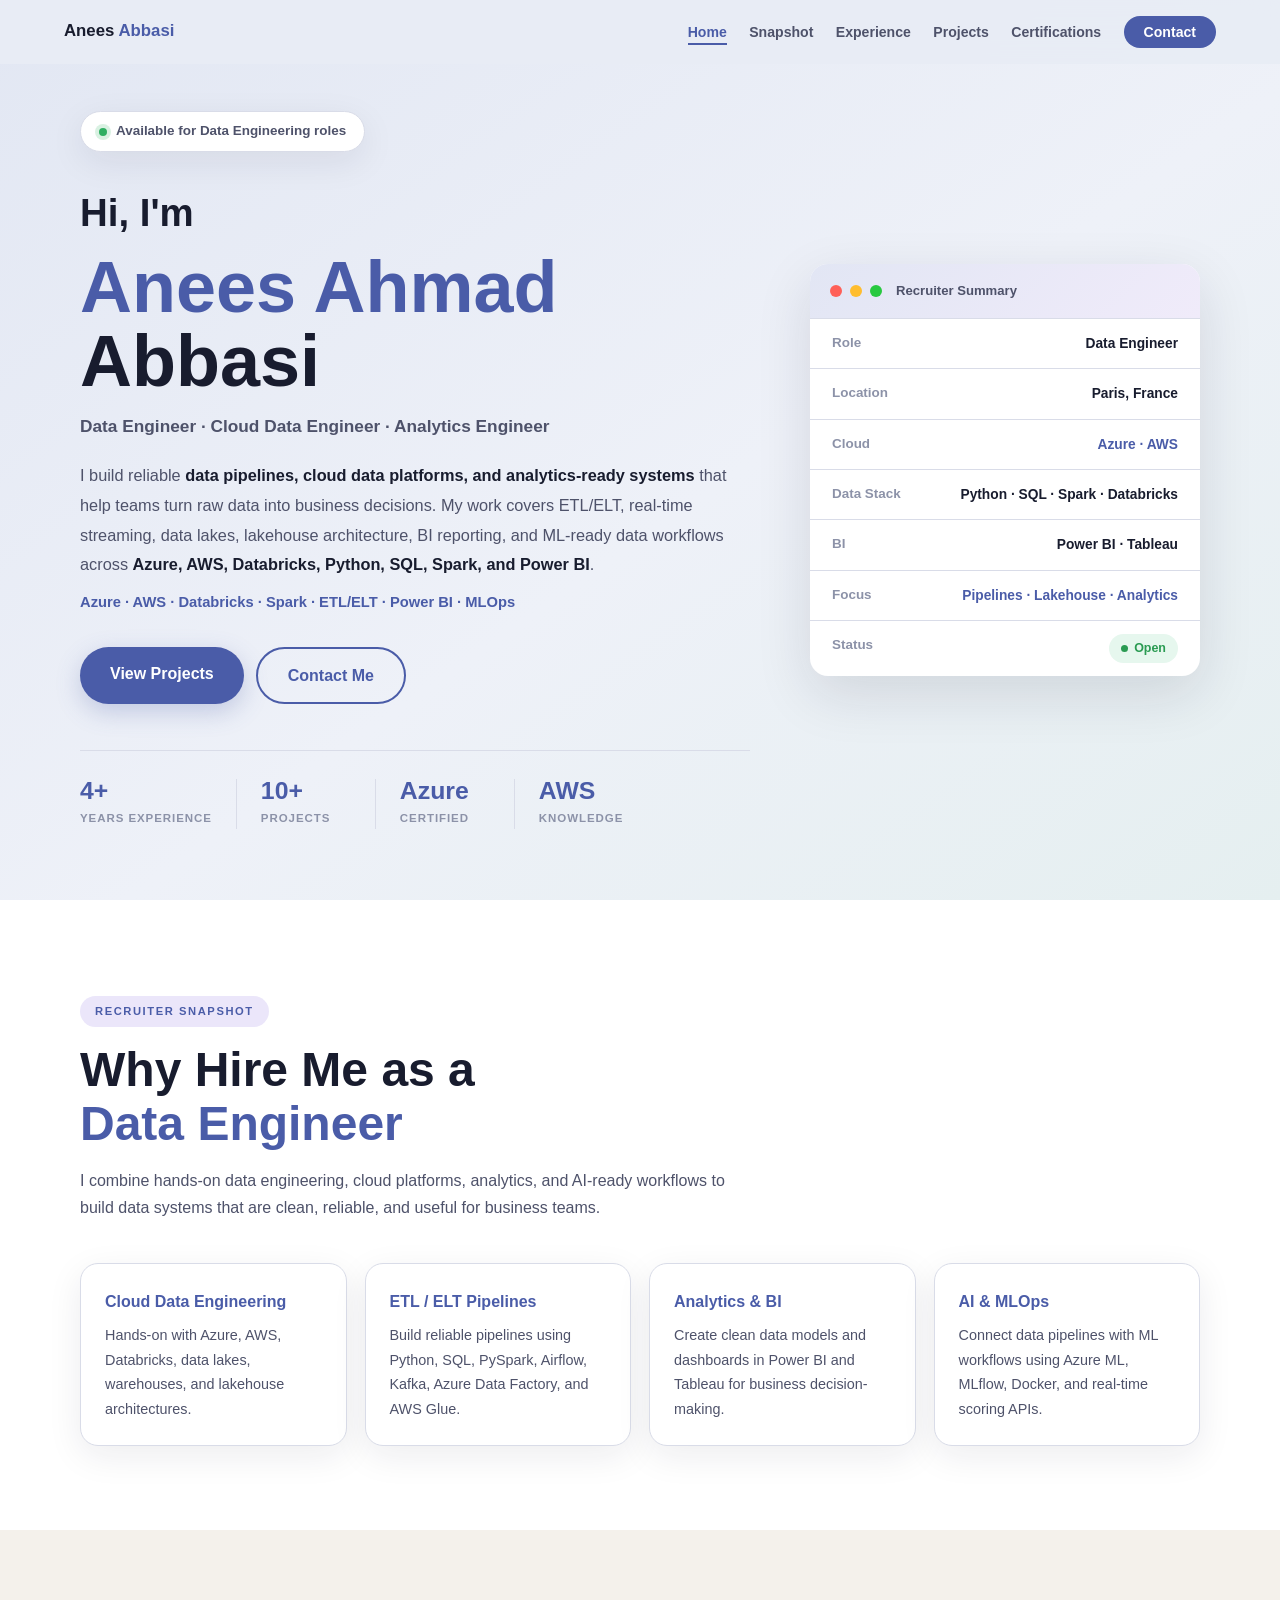
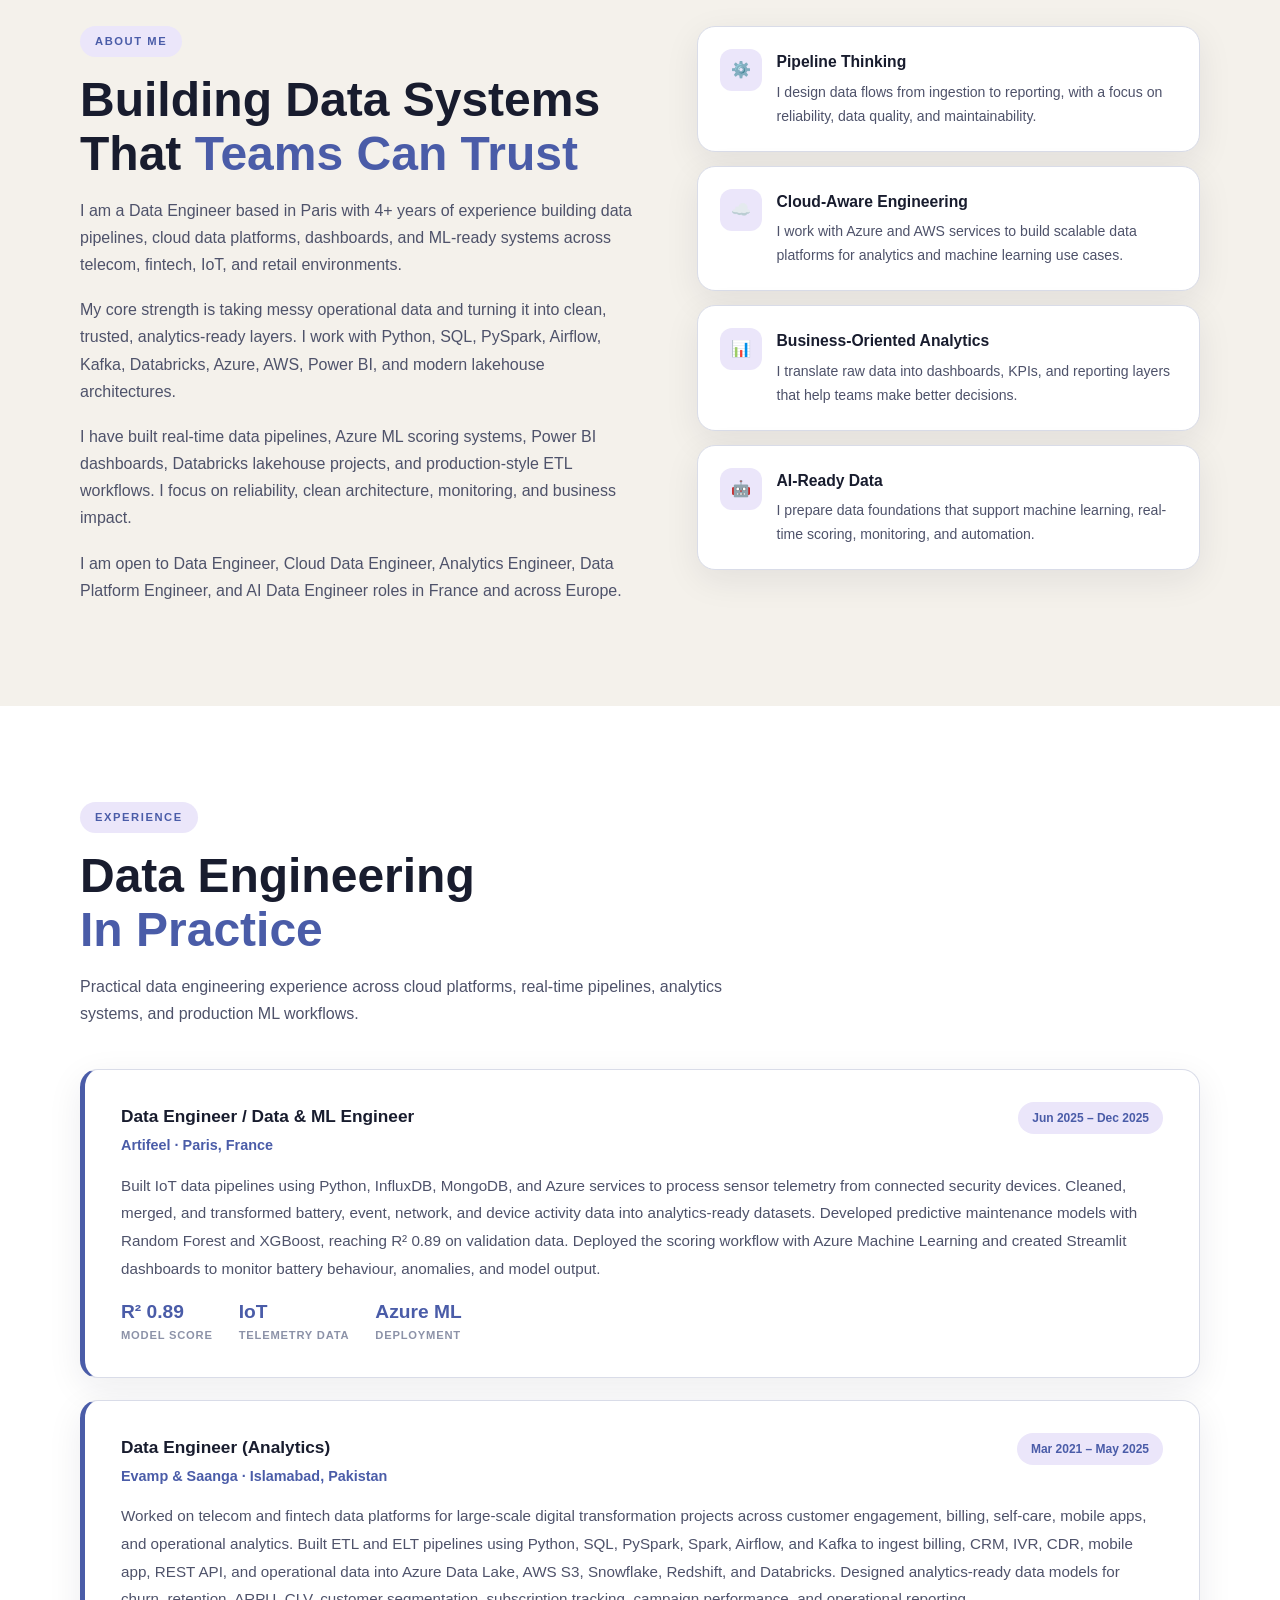
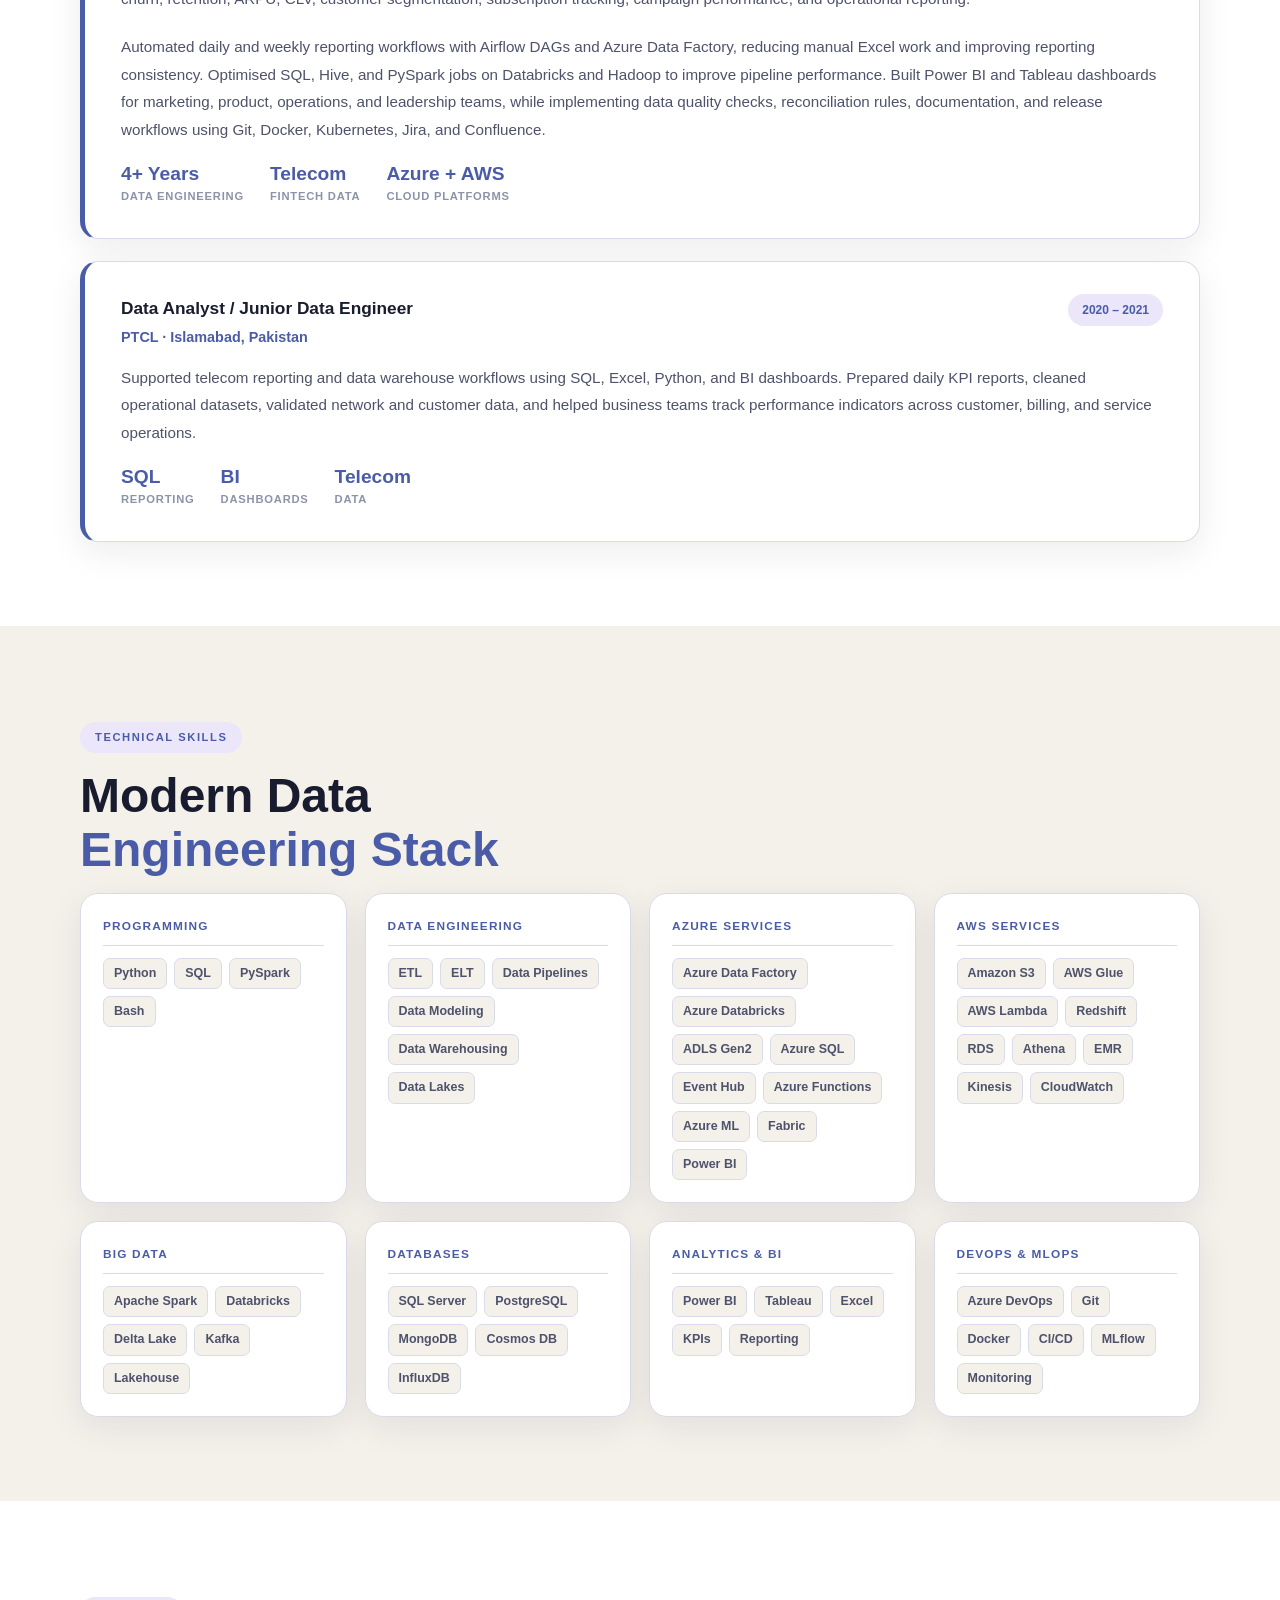
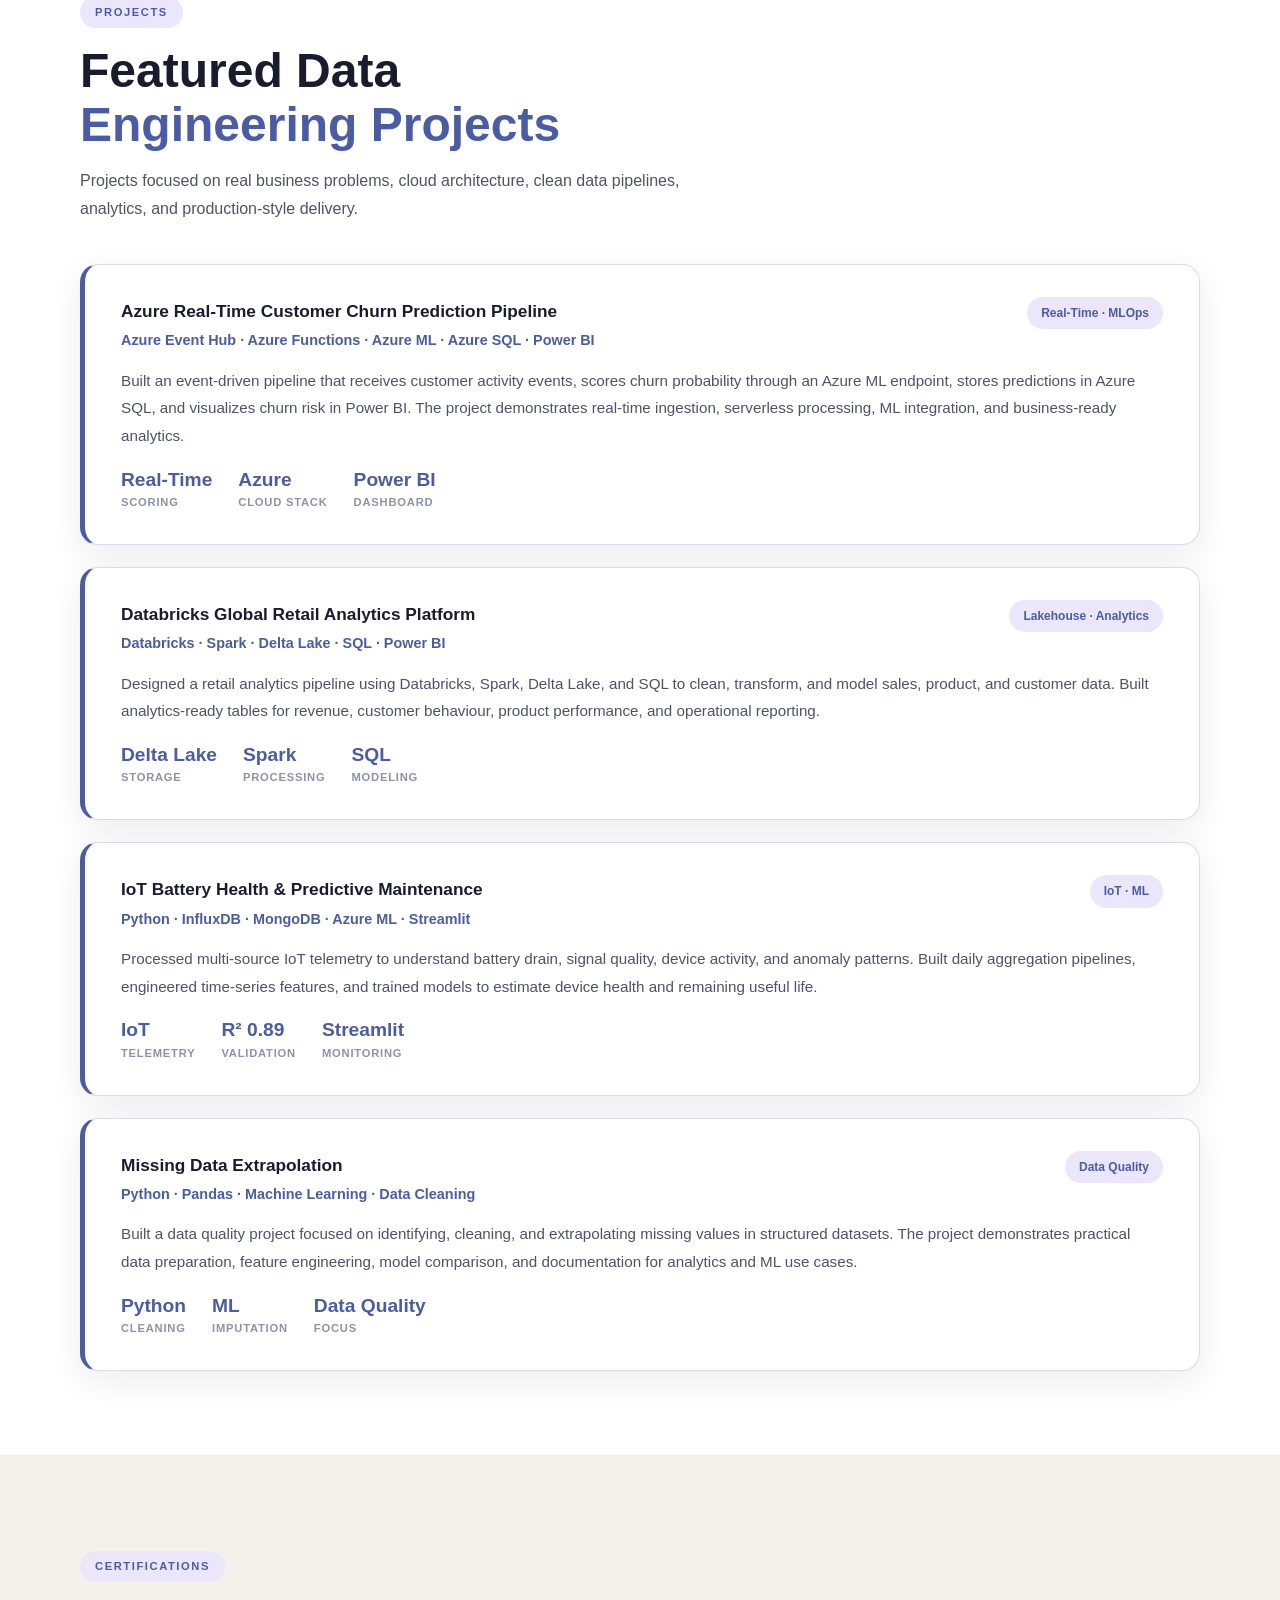
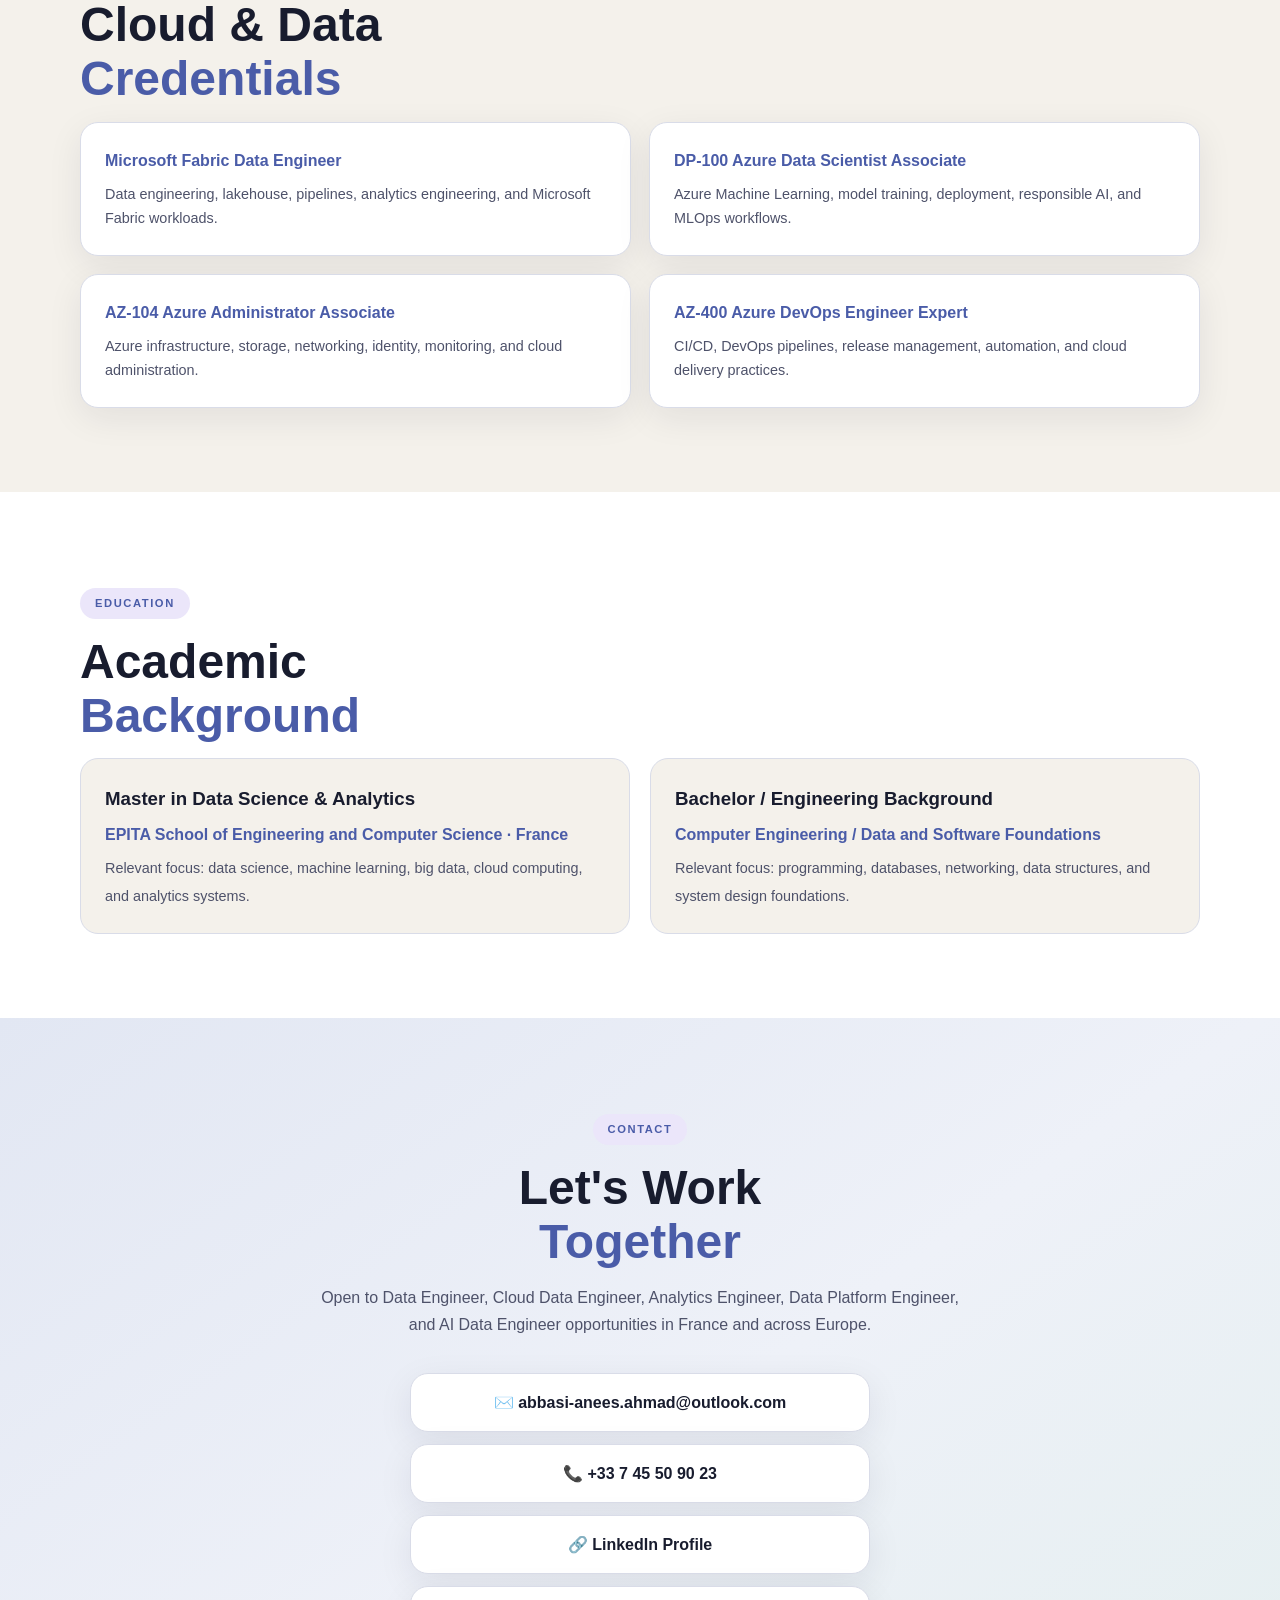
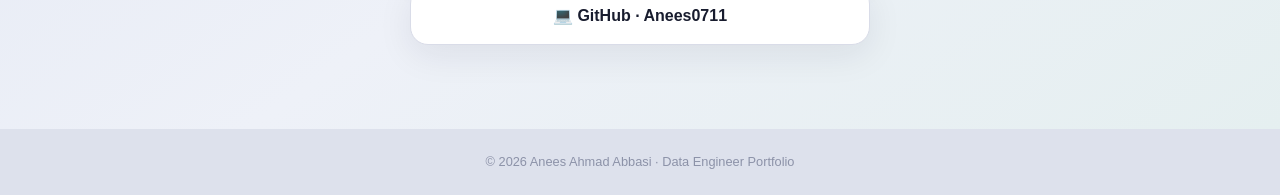
==== commit 7efccdf1: "Update index.html" ====
--- a/index.html
+++ b/index.html
@@ -266,20 +266,24 @@
       <div class="ecard rv">
         <div class="ehead">
           <div>
-            <div class="etit">Data Engineer</div>
-            <div class="eorg">LuneData · Remote</div>
-          </div>
-          <span class="ebadge">2021 – 2025</span>
-        </div>
-
-        <p class="edesc">
-          Built ETL and ELT pipelines using Python, SQL, PySpark, Airflow, and Kafka to move operational, CRM, billing, and event data into cloud data platforms. Worked with Azure Data Lake, Azure Synapse, AWS S3, AWS Glue, Redshift, and Databricks to support reporting, customer analytics, and data science use cases. Optimised SQL and Spark jobs, improved reporting speed, and created Power BI and Tableau dashboards for churn, ARPU, CLV, campaign performance, and operational KPIs.
-        </p>
-
-        <div class="emets">
-          <div><div class="mv">Python</div><div class="ml">Pipelines</div></div>
-          <div><div class="mv">AWS</div><div class="ml">Data Services</div></div>
-          <div><div class="mv">Power BI</div><div class="ml">Dashboards</div></div>
+            <div class="etit">Data Engineer (Analytics)</div>
+            <div class="eorg">Evamp & Saanga · Islamabad, Pakistan</div>
+          </div>
+          <span class="ebadge">Mar 2021 – May 2025</span>
+        </div>
+      
+        <p class="edesc">
+          Worked on telecom and fintech data platforms for large-scale digital transformation projects across customer engagement, billing, self-care, mobile apps, and operational analytics. Built ETL and ELT pipelines using Python, SQL, PySpark, Spark, Airflow, and Kafka to ingest billing, CRM, IVR, CDR, mobile app, REST API, and operational data into Azure Data Lake, AWS S3, Snowflake, Redshift, and Databricks. Designed analytics-ready data models for churn, retention, ARPU, CLV, customer segmentation, subscription tracking, campaign performance, and operational reporting.
+        </p>
+      
+        <p class="edesc">
+          Automated daily and weekly reporting workflows with Airflow DAGs and Azure Data Factory, reducing manual Excel work and improving reporting consistency. Optimised SQL, Hive, and PySpark jobs on Databricks and Hadoop to improve pipeline performance. Built Power BI and Tableau dashboards for marketing, product, operations, and leadership teams, while implementing data quality checks, reconciliation rules, documentation, and release workflows using Git, Docker, Kubernetes, Jira, and Confluence.
+        </p>
+      
+        <div class="emets">
+          <div><div class="mv">4+ Years</div><div class="ml">Data Engineering</div></div>
+          <div><div class="mv">Telecom</div><div class="ml">Fintech Data</div></div>
+          <div><div class="mv">Azure + AWS</div><div class="ml">Cloud Platforms</div></div>
         </div>
       </div>
 
--- a/style.css
+++ b/style.css
@@ -1,544 +1,836 @@
-/* ═══════════════════════════════════════════════════════
-   ANEES AHMAD ABBASI — PORTFOLIO STYLESHEET
-   Design: Soft-luxury editorial, pastel palette, Calibri
-═══════════════════════════════════════════════════════ */
-
-/* ── RESET ── */
-*, *::before, *::after { box-sizing: border-box; margin: 0; padding: 0; }
-html  { scroll-behavior: smooth; }
-body  {
-  font-family: 'Calibri', 'Gill Sans MT', 'Gill Sans', 'Trebuchet MS', sans-serif;
+*,
+*::before,
+*::after {
+  box-sizing: border-box;
+  margin: 0;
+  padding: 0;
+}
+
+html {
+  scroll-behavior: smooth;
+}
+
+:root {
+  --bg: #e8ecf5;
+  --white: #ffffff;
+  --cream: #f4f1eb;
+  --text: #181c2e;
+  --mid: #4e526a;
+  --soft: #8c92a8;
+  --accent: #4a5ca8;
+  --accent-dark: #35458c;
+  --accent-light: #d6dcee;
+  --sage: #dcebd8;
+  --lav: #ebe6fa;
+  --border: #d9dce8;
+  --shadow: 0 10px 35px rgba(24, 28, 46, 0.08);
+  --shadow-lg: 0 18px 55px rgba(24, 28, 46, 0.12);
+  --radius: 18px;
+}
+
+body {
+  font-family: Calibri, Arial, sans-serif;
   background: var(--bg);
   color: var(--text);
   font-size: 16px;
-  line-height: 1.72;
+  line-height: 1.7;
   overflow-x: hidden;
 }
-::-webkit-scrollbar { width: 5px; }
-::-webkit-scrollbar-track { background: var(--page-cream); }
-::-webkit-scrollbar-thumb { background: var(--accent-lt); border-radius: 3px; }
-
-/* ── DESIGN TOKENS ── */
-:root {
-  /* Backgrounds */
-  --bg:          #E8ECF5;
-  --page-white:  #FFFFFF;
-  --page-cream:  #F0EDE8;
-  --card-white:  #FFFFFF;
-
-  /* Pastels */
-  --peri:        #C4CCE0;
-  --peri-d:      #6472B4;
-  --sage:        #C2D6BE;
-  --sage-d:      #78AA74;
-  --blush:       #E2CFCA;
-  --blush-d:     #B48880;
-  --lav:         #D6D0EC;
-  --lav-d:       #8880B8;
-  --mint:        #BCDCD4;
-  --sand:        #DEDAD0;  /* subtle warm border fill */
-
-  /* Text */
-  --text:        #181C2E;
-  --mid:         #4E526A;
-  --soft:        #8C92A8;
-
-  /* Accent blue-periwinkle */
-  --accent:      #4A5CA8;
-  --accent-h:    #3A4C96;
-  --accent-lt:   #A4B0DA;
-
-  /* Borders */
-  --border:      #DAD4CC;
-  --border2:     #E0E4EE;
-  --white:       #FFFFFF;
-
-  /* Shadows */
-  --sh-xs: 0 1px 6px  rgba(24,28,46,.05);
-  --sh:    0 3px 18px rgba(24,28,46,.07);
-  --sh-md: 0 6px 28px rgba(24,28,46,.09);
-  --sh-lg: 0 12px 44px rgba(24,28,46,.12);
-
-  /* Radius */
-  --r:    14px;
-  --r-lg: 22px;
-}
-
-/* ── UTILITIES ── */
-.wrap { max-width: 1120px; margin: 0 auto; }
+
+a {
+  color: inherit;
+}
+
+.wrap {
+  max-width: 1120px;
+  margin: 0 auto;
+}
 
 .tag {
   display: inline-block;
-  font-size: .70rem; font-weight: 700; letter-spacing: .14em;
-  text-transform: uppercase; color: var(--accent);
-  background: var(--lav); padding: 5px 14px;
-  border-radius: 50px; margin-bottom: 16px;
-}
-
-h2.st {
-  font-size: clamp(1.9rem, 3.2vw, 2.65rem);
-  font-weight: 700; color: var(--text);
-  line-height: 1.16; margin-bottom: 10px;
-}
-h2.st em { font-style: normal; color: var(--accent); }
+  font-size: 0.7rem;
+  font-weight: 700;
+  letter-spacing: 0.14em;
+  text-transform: uppercase;
+  color: var(--accent);
+  background: var(--lav);
+  padding: 6px 15px;
+  border-radius: 999px;
+  margin-bottom: 16px;
+}
+
+.st {
+  font-size: clamp(2rem, 4vw, 3rem);
+  line-height: 1.12;
+  margin-bottom: 16px;
+}
+
+.st em {
+  font-style: normal;
+  color: var(--accent);
+}
 
 .lead {
-  font-size: .99rem; color: var(--mid);
-  line-height: 1.76; max-width: 560px; margin-bottom: 44px;
-}
-
-/* Buttons */
+  max-width: 650px;
+  color: var(--mid);
+  font-size: 1rem;
+  margin-bottom: 42px;
+}
+
 .btn {
-  display: inline-block; text-decoration: none;
-  font-family: inherit; font-weight: 700;
-  font-size: .93rem; letter-spacing: .03em;
-  padding: 13px 30px; border-radius: 50px;
-  cursor: pointer; border: none;
-  transition: transform .2s, background .2s, box-shadow .2s;
-}
+  display: inline-block;
+  text-decoration: none;
+  font-weight: 700;
+  padding: 13px 30px;
+  border-radius: 999px;
+  transition: 0.22s ease;
+}
+
 .bf {
-  background: var(--accent); color: var(--white);
-  box-shadow: 0 5px 20px rgba(74,92,168,.28);
-}
-.bf:hover { background: var(--accent-h); transform: translateY(-2px); box-shadow: 0 9px 28px rgba(74,92,168,.36); }
+  background: var(--accent);
+  color: var(--white);
+  box-shadow: 0 8px 24px rgba(74, 92, 168, 0.26);
+}
+
+.bf:hover {
+  background: var(--accent-dark);
+  transform: translateY(-2px);
+}
+
 .bo {
-  background: transparent; color: var(--accent);
   border: 2px solid var(--accent);
-}
-.bo:hover { background: var(--accent); color: var(--white); transform: translateY(-2px); }
-
-/* Reveal animation */
-.rv { opacity: 0; transform: translateY(22px); transition: opacity .68s ease, transform .68s ease; }
-.rv.on { opacity: 1; transform: translateY(0); }
-
-/* ═══════════════════════════════════════════════════════
-   NAVIGATION
-═══════════════════════════════════════════════════════ */
+  color: var(--accent);
+}
+
+.bo:hover {
+  background: var(--accent);
+  color: var(--white);
+  transform: translateY(-2px);
+}
+
+.rv {
+  opacity: 0;
+  transform: translateY(24px);
+  transition: 0.65s ease;
+}
+
+.rv.on {
+  opacity: 1;
+  transform: translateY(0);
+}
+
+/* NAV */
+
 nav {
-  position: fixed; top: 0; left: 0; right: 0; z-index: 500;
-  height: 60px;
-  display: flex; align-items: center; justify-content: space-between;
+  position: fixed;
+  z-index: 1000;
+  top: 0;
+  left: 0;
+  right: 0;
+  height: 64px;
   padding: 0 5vw;
-  background: rgba(232,236,245,.94);
-  backdrop-filter: blur(14px); -webkit-backdrop-filter: blur(14px);
+  background: rgba(232, 236, 245, 0.94);
+  backdrop-filter: blur(14px);
+  display: flex;
+  justify-content: space-between;
+  align-items: center;
   border-bottom: 1px solid transparent;
-  transition: border-color .3s, box-shadow .3s;
-}
-nav.sc { border-bottom-color: var(--border2); box-shadow: 0 2px 16px rgba(24,28,46,.07); }
-
-.nbrand { font-size: 1.02rem; font-weight: 700; color: var(--text); text-decoration: none; }
-.nbrand em { font-style: normal; color: var(--accent); }
-
-.nlinks { display: flex; align-items: center; gap: 1.6rem; list-style: none; }
+}
+
+nav.sc {
+  border-bottom-color: var(--border);
+  box-shadow: 0 6px 24px rgba(24, 28, 46, 0.07);
+}
+
+.nbrand {
+  font-weight: 800;
+  text-decoration: none;
+  font-size: 1.05rem;
+}
+
+.nbrand em {
+  font-style: normal;
+  color: var(--accent);
+}
+
+.nlinks {
+  list-style: none;
+  display: flex;
+  align-items: center;
+  gap: 1.4rem;
+}
+
 .nlinks a {
-  text-decoration: none; font-size: .86rem; font-weight: 600;
-  color: var(--mid); letter-spacing: .02em;
-  border-bottom: 2px solid transparent; padding-bottom: 2px;
-  transition: color .2s, border-color .2s;
-}
-.nlinks a:hover, .nlinks a.on { color: var(--accent); border-bottom-color: var(--accent); }
+  text-decoration: none;
+  font-size: 0.88rem;
+  font-weight: 700;
+  color: var(--mid);
+  padding-bottom: 3px;
+  border-bottom: 2px solid transparent;
+}
+
+.nlinks a:hover,
+.nlinks a.on {
+  color: var(--accent);
+  border-bottom-color: var(--accent);
+}
+
 .ncta {
-  background: var(--accent) !important; color: var(--white) !important;
-  padding: 8px 22px !important; border-radius: 50px !important;
+  background: var(--accent);
+  color: var(--white) !important;
+  border-radius: 999px;
+  padding: 8px 20px !important;
   border-bottom: none !important;
-  box-shadow: 0 4px 14px rgba(74,92,168,.26) !important;
-  transition: background .2s, transform .2s !important;
-}
-.ncta:hover { background: var(--accent-h) !important; transform: translateY(-1px); }
-
-.ham { display: none; flex-direction: column; gap: 5px; cursor: pointer; }
-.ham span { display: block; width: 23px; height: 2px; background: var(--text); border-radius: 2px; }
-
-/* ═══════════════════════════════════════════════════════
-   PAGE 1 — HOME
-   Blue-grey gradient, left text, right profile card
-═══════════════════════════════════════════════════════ */
+}
+
+.ham {
+  display: none;
+  flex-direction: column;
+  gap: 5px;
+  cursor: pointer;
+}
+
+.ham span {
+  width: 24px;
+  height: 2px;
+  background: var(--text);
+  border-radius: 2px;
+}
+
+/* HOME */
+
 #home {
-  min-height: 100vh; padding-top: 60px;
-  display: flex; align-items: center;
-  background: linear-gradient(145deg, #E2E7F3 0%, #EAEEF7 45%, #E3EEF0 100%);
-  position: relative; overflow: hidden;
-  padding-left: 5vw; padding-right: 5vw;
-}
-
-/* Subtle ambient blobs */
-#home::before {
-  content: ''; position: absolute;
-  top: -180px; right: -180px;
-  width: 620px; height: 620px; border-radius: 50%;
-  background: radial-gradient(circle, rgba(196,204,224,.36) 0%, transparent 68%);
-  pointer-events: none;
-}
-#home::after {
-  content: ''; position: absolute;
-  bottom: -120px; left: 30%;
-  width: 480px; height: 480px; border-radius: 50%;
-  background: radial-gradient(circle, rgba(194,214,190,.28) 0%, transparent 68%);
-  pointer-events: none;
+  min-height: 100vh;
+  padding: 110px 5vw 70px;
+  display: flex;
+  align-items: center;
+  background: linear-gradient(145deg, #e2e7f3 0%, #eef1f8 55%, #e5eff0 100%);
 }
 
 .home-grid {
-  position: relative; z-index: 1;
-  max-width: 1120px; margin: 0 auto; width: 100%;
-  display: grid; grid-template-columns: 1fr 380px;
-  gap: 60px; align-items: center;
-}
-
-/* ── Left ── */
+  max-width: 1120px;
+  width: 100%;
+  margin: 0 auto;
+  display: grid;
+  grid-template-columns: 1fr 390px;
+  gap: 60px;
+  align-items: center;
+}
+
 .havail {
-  display: inline-flex; align-items: center; gap: 8px;
-  background: var(--white); border: 1.5px solid var(--border2);
-  border-radius: 50px; padding: 7px 18px;
-  font-size: .82rem; font-weight: 700; color: var(--mid);
-  margin-bottom: 28px; box-shadow: var(--sh-xs);
-  opacity: 0; animation: fu .7s .1s forwards;
-}
+  display: inline-flex;
+  align-items: center;
+  gap: 9px;
+  background: var(--white);
+  border: 1px solid var(--border);
+  padding: 8px 18px;
+  border-radius: 999px;
+  font-size: 0.84rem;
+  font-weight: 700;
+  color: var(--mid);
+  box-shadow: var(--shadow);
+  margin-bottom: 28px;
+}
+
 .avdot {
-  width: 8px; height: 8px; border-radius: 50%;
-  background: #5BBF7A;
-  box-shadow: 0 0 0 3px rgba(91,191,122,.22); flex-shrink: 0;
+  width: 8px;
+  height: 8px;
+  border-radius: 50%;
+  background: #2faf62;
+  box-shadow: 0 0 0 4px rgba(47, 175, 98, 0.18);
 }
 
 .hgreet {
-  font-size: clamp(1.8rem, 3.2vw, 2.5rem);
-  font-weight: 700; color: var(--text); line-height: 1.1; margin-bottom: 2px;
-  opacity: 0; animation: fu .75s .2s forwards;
-}
+  font-size: clamp(1.8rem, 3vw, 2.4rem);
+  font-weight: 800;
+  margin-bottom: 4px;
+}
+
 .hname {
-  font-size: clamp(2.6rem, 5vw, 3.8rem);
-  font-weight: 700; line-height: 1.06; margin-bottom: 8px;
-  opacity: 0; animation: fu .75s .32s forwards;
-}
-.hname .fn { color: var(--accent); }
-.hname .ln { color: var(--text); }
+  font-size: clamp(3rem, 6vw, 4.5rem);
+  line-height: 1.03;
+  margin-bottom: 14px;
+}
+
+.hname .fn {
+  color: var(--accent);
+}
 
 .hrole {
-  font-size: clamp(.98rem, 1.6vw, 1.14rem);
-  color: var(--mid); font-weight: 600; margin-bottom: 20px;
-  opacity: 0; animation: fu .75s .44s forwards;
+  font-size: 1.08rem;
+  color: var(--mid);
+  font-weight: 700;
+  margin-bottom: 20px;
 }
 
 .hbio {
-  font-size: 1.01rem; color: var(--mid);
-  line-height: 1.80; max-width: 560px; margin-bottom: 7px;
-  opacity: 0; animation: fu .75s .54s forwards;
-}
-.hbio strong { color: var(--text); font-weight: 700; }
+  max-width: 650px;
+  color: var(--mid);
+  font-size: 1.02rem;
+  line-height: 1.82;
+  margin-bottom: 10px;
+}
+
+.hbio strong {
+  color: var(--text);
+}
 
 .hseek {
-  font-size: .90rem; font-weight: 700; color: var(--accent);
+  color: var(--accent);
+  font-weight: 800;
+  font-size: 0.92rem;
   margin-bottom: 32px;
-  opacity: 0; animation: fu .75s .64s forwards;
 }
 
 .hbtns {
-  display: flex; gap: 12px; flex-wrap: wrap; margin-bottom: 52px;
-  opacity: 0; animation: fu .75s .74s forwards;
-}
-
-/* Stats row */
+  display: flex;
+  gap: 12px;
+  flex-wrap: wrap;
+  margin-bottom: 46px;
+}
+
 .hstats {
-  display: flex; flex-wrap: wrap; gap: 0;
-  border-top: 1px solid var(--border2); padding-top: 30px;
-  opacity: 0; animation: fu .75s .86s forwards;
-}
-.hstat { flex: 1; min-width: 90px; padding-right: 20px; border-right: 1px solid var(--border2); margin-right: 20px; }
-.hstat:last-child { border-right: none; margin-right: 0; padding-right: 0; }
-.hsn { font-size: 1.72rem; font-weight: 700; color: var(--accent); line-height: 1; }
-.hsl { font-size: .70rem; color: var(--soft); font-weight: 700; letter-spacing: .07em; text-transform: uppercase; margin-top: 4px; }
-
-/* ── Right: profile card ── */
+  display: flex;
+  flex-wrap: wrap;
+  border-top: 1px solid var(--border);
+  padding-top: 28px;
+  gap: 24px;
+}
+
+.hstat {
+  min-width: 115px;
+  border-right: 1px solid var(--border);
+  padding-right: 24px;
+}
+
+.hstat:last-child {
+  border-right: none;
+}
+
+.hsn {
+  color: var(--accent);
+  font-size: 1.55rem;
+  font-weight: 800;
+  line-height: 1;
+}
+
+.hsl {
+  color: var(--soft);
+  font-size: 0.72rem;
+  text-transform: uppercase;
+  letter-spacing: 0.08em;
+  font-weight: 800;
+  margin-top: 5px;
+}
+
+/* PROFILE CARD */
+
 .home-right {
-  display: flex; flex-direction: column; align-items: flex-start;
-  opacity: 0; animation: fu .8s .42s forwards;
+  display: flex;
 }
 
 .pcard {
-  width: 100%; background: var(--white);
-  border-radius: 18px; box-shadow: var(--sh-lg); overflow: hidden;
-}
+  width: 100%;
+  background: var(--white);
+  border-radius: var(--radius);
+  box-shadow: var(--shadow-lg);
+  overflow: hidden;
+}
+
 .pcard-top {
-  background: linear-gradient(135deg, #E2E6F4 0%, #EDE9F5 100%);
-  padding: 15px 20px; display: flex; align-items: center; gap: 8px;
-  border-bottom: 1px solid var(--border2);
-}
-.pdot { width: 12px; height: 12px; border-radius: 50%; }
-.pd1 { background: #FF6058; } .pd2 { background: #FFBD2E; } .pd3 { background: #28C940; }
-.pfname { font-size: .80rem; font-weight: 700; color: var(--mid); margin-left: 4px; }
+  display: flex;
+  align-items: center;
+  gap: 8px;
+  background: linear-gradient(135deg, #e2e6f4, #f0ebfa);
+  padding: 16px 20px;
+  border-bottom: 1px solid var(--border);
+}
+
+.pdot {
+  width: 12px;
+  height: 12px;
+  border-radius: 50%;
+}
+
+.pd1 { background: #ff6058; }
+.pd2 { background: #ffbd2e; }
+.pd3 { background: #28c940; }
+
+.pfname {
+  margin-left: 6px;
+  font-size: 0.82rem;
+  font-weight: 800;
+  color: var(--mid);
+}
 
 .prow {
-  display: flex; align-items: baseline; justify-content: space-between;
-  padding: 12px 22px; border-bottom: 1px solid var(--border2); gap: 10px;
-}
-.prow:last-child { border-bottom: none; }
-.prlbl { font-size: .82rem; color: var(--soft); font-weight: 600; flex-shrink: 0; }
-.prval { font-size: .86rem; font-weight: 700; color: var(--text); text-align: right; }
-.prval.ac { color: var(--accent); }
+  display: flex;
+  justify-content: space-between;
+  gap: 18px;
+  padding: 13px 22px;
+  border-bottom: 1px solid var(--border);
+}
+
+.prow:last-child {
+  border-bottom: none;
+}
+
+.prlbl {
+  color: var(--soft);
+  font-weight: 700;
+  font-size: 0.84rem;
+  flex-shrink: 0;
+}
+
+.prval {
+  text-align: right;
+  color: var(--text);
+  font-size: 0.86rem;
+  font-weight: 800;
+}
+
+.prval.ac {
+  color: var(--accent);
+}
 
 .chip-open {
-  background: #E6F7EE; color: #2A9B52;
-  font-size: .79rem; font-weight: 700; padding: 3px 12px;
-  border-radius: 50px; display: inline-flex; align-items: center; gap: 6px;
-}
-.chip-open::before { content: ''; width: 7px; height: 7px; border-radius: 50%; background: #2A9B52; flex-shrink: 0; }
-
-/* ═══════════════════════════════════════════════════════
-   PAGE 2 — ABOUT
-   White bg, left text + quote, right trait cards
-═══════════════════════════════════════════════════════ */
-#about { background: var(--page-white); padding: 96px 5vw 80px; }
+  display: inline-flex;
+  align-items: center;
+  gap: 6px;
+  background: #e6f7ee;
+  color: #2a9b52;
+  padding: 4px 12px;
+  border-radius: 999px;
+  font-size: 0.78rem;
+}
+
+.chip-open::before {
+  content: "";
+  width: 7px;
+  height: 7px;
+  background: #2a9b52;
+  border-radius: 50%;
+}
+
+/* SECTIONS */
+
+#snapshot,
+#projects,
+#education {
+  padding: 96px 5vw 84px;
+  background: var(--white);
+}
+
+#about,
+#skills,
+#certifications {
+  padding: 96px 5vw 84px;
+  background: var(--cream);
+}
+
+#experience {
+  padding: 96px 5vw 84px;
+  background: var(--white);
+}
+
+/* SNAPSHOT */
+
+.bring-grid {
+  display: grid;
+  grid-template-columns: repeat(4, 1fr);
+  gap: 18px;
+}
+
+.bring-card {
+  background: var(--white);
+  border: 1px solid var(--border);
+  padding: 24px;
+  border-radius: var(--radius);
+  box-shadow: var(--shadow);
+}
+
+.bring-card h3 {
+  font-size: 1rem;
+  margin-bottom: 8px;
+  color: var(--accent);
+}
+
+.bring-card p {
+  color: var(--mid);
+  font-size: 0.9rem;
+}
+
+/* ABOUT */
 
 .about-grid {
-  display: grid; grid-template-columns: 1.05fr .95fr;
-  gap: 68px; align-items: start; max-width: 1120px; margin: 0 auto;
-}
-
-.about-p { font-size: .99rem; color: var(--mid); line-height: 1.82; margin-bottom: 18px; }
-
-.qbox {
-  margin-top: 26px;
-  background: linear-gradient(135deg, var(--lav) 0%, var(--sage) 100%);
-  border-radius: var(--r); padding: 28px 32px;
-}
-.qbox blockquote {
-  font-size: .98rem; font-style: italic; color: var(--text);
-  line-height: 1.76; position: relative; padding-left: 20px;
-}
-.qbox blockquote::before {
-  content: '"'; position: absolute; left: -4px; top: -12px;
-  font-size: 4rem; color: var(--accent); line-height: 1;
-  font-style: normal; opacity: .5;
-}
-.qbox cite {
-  display: block; margin-top: 10px; font-size: .77rem;
-  font-style: normal; font-weight: 700; color: var(--soft);
-  letter-spacing: .06em; text-transform: uppercase;
-}
-
-/* Trait cards */
-.acards { display: flex; flex-direction: column; gap: 14px; }
+  max-width: 1120px;
+  margin: 0 auto;
+  display: grid;
+  grid-template-columns: 1.05fr 0.95fr;
+  gap: 60px;
+  align-items: start;
+}
+
+.about-p {
+  color: var(--mid);
+  font-size: 1rem;
+  margin-bottom: 18px;
+}
+
+.acards {
+  display: flex;
+  flex-direction: column;
+  gap: 14px;
+}
+
 .acard {
-  background: var(--page-cream); border: 1px solid var(--border);
-  border-radius: var(--r); padding: 20px 22px;
-  display: flex; align-items: flex-start; gap: 13px;
-  transition: box-shadow .22s, transform .22s;
-}
-.acard:hover { box-shadow: var(--sh-md); transform: translateY(-2px); }
+  background: var(--white);
+  border: 1px solid var(--border);
+  border-radius: var(--radius);
+  padding: 22px;
+  display: flex;
+  gap: 15px;
+  box-shadow: var(--shadow);
+}
+
 .aico {
-  width: 38px; height: 38px; border-radius: 10px;
-  display: flex; align-items: center; justify-content: center;
-  font-size: 1.15rem; flex-shrink: 0;
-}
-.ic-b { background: var(--peri); }
-.ic-g { background: var(--sage); }
-.ic-p { background: var(--blush); }
-.ic-l { background: var(--lav); }
-.acard h3 { font-size: .90rem; font-weight: 700; color: var(--text); margin-bottom: 4px; }
-.acard p  { font-size: .82rem; color: var(--mid); line-height: 1.60; }
-
-/* ═══════════════════════════════════════════════════════
-   PAGE 3 — EXPERIENCE
-   Warm cream bg, white cards with left border stripe
-═══════════════════════════════════════════════════════ */
-#experience { background: var(--page-cream); padding: 96px 5vw 80px; }
-
-.ecards { display: flex; flex-direction: column; gap: 22px; }
+  width: 42px;
+  height: 42px;
+  background: var(--lav);
+  border-radius: 12px;
+  display: flex;
+  align-items: center;
+  justify-content: center;
+  flex-shrink: 0;
+}
+
+.acard h3 {
+  font-size: 0.98rem;
+  margin-bottom: 5px;
+}
+
+.acard p {
+  color: var(--mid);
+  font-size: 0.88rem;
+}
+
+/* EXPERIENCE / PROJECT CARDS */
+
+.ecards {
+  display: flex;
+  flex-direction: column;
+  gap: 22px;
+}
 
 .ecard {
-  background: var(--white); border: 1px solid var(--border);
-  border-radius: var(--r); padding: 32px 36px;
-  box-shadow: var(--sh); position: relative; overflow: hidden;
-  transition: box-shadow .25s, transform .25s;
-}
-.ecard:hover { box-shadow: var(--sh-lg); transform: translateY(-3px); }
-.ecard::before {
-  content: ''; position: absolute; left: 0; top: 0; bottom: 0; width: 4px;
-}
-.eb::before { background: var(--peri-d); }
-.eg::before { background: var(--sage-d); }
-.ep::before { background: var(--blush-d); }
-.es::before { background: var(--lav-d); }
+  background: var(--white);
+  border: 1px solid var(--border);
+  border-left: 5px solid var(--accent);
+  border-radius: var(--radius);
+  padding: 32px 36px;
+  box-shadow: var(--shadow);
+  transition: 0.25s ease;
+}
+
+.ecard:hover {
+  transform: translateY(-3px);
+  box-shadow: var(--shadow-lg);
+}
 
 .ehead {
-  display: flex; align-items: flex-start;
-  justify-content: space-between; gap: 14px;
-  margin-bottom: 12px; flex-wrap: wrap;
-}
-.etit { font-size: 1.05rem; font-weight: 700; color: var(--text); }
-.eorg { font-size: .87rem; color: var(--accent); font-weight: 600; margin-top: 2px; }
+  display: flex;
+  justify-content: space-between;
+  gap: 20px;
+  align-items: flex-start;
+  margin-bottom: 14px;
+}
+
+.etit {
+  font-size: 1.08rem;
+  font-weight: 800;
+}
+
+.eorg {
+  color: var(--accent);
+  font-size: 0.9rem;
+  font-weight: 700;
+  margin-top: 2px;
+}
+
 .ebadge {
-  background: var(--lav); color: var(--accent);
-  font-size: .74rem; font-weight: 700; padding: 5px 14px;
-  border-radius: 50px; white-space: nowrap; flex-shrink: 0;
-}
-
-.edesc { font-size: .94rem; color: var(--mid); line-height: 1.80; margin-bottom: 18px; }
-
-.emets { display: flex; gap: 24px; flex-wrap: wrap; }
-.mv { font-size: 1.25rem; font-weight: 700; color: var(--accent); line-height: 1; }
-.ml { font-size: .70rem; color: var(--soft); font-weight: 700; letter-spacing: .06em; text-transform: uppercase; margin-top: 3px; }
-
-/* ── Skills grid (inside Experience) ── */
-.skills-header {
-  margin-top: 56px; padding-top: 48px; border-top: 1px solid var(--border);
-}
-.sgrid { display: grid; grid-template-columns: repeat(3, 1fr); gap: 18px; margin-top: 20px; }
+  background: var(--lav);
+  color: var(--accent);
+  font-size: 0.75rem;
+  font-weight: 800;
+  padding: 6px 14px;
+  border-radius: 999px;
+  white-space: nowrap;
+}
+
+.edesc {
+  color: var(--mid);
+  font-size: 0.95rem;
+  line-height: 1.82;
+  margin-bottom: 20px;
+}
+
+.emets {
+  display: flex;
+  flex-wrap: wrap;
+  gap: 26px;
+}
+
+.mv {
+  color: var(--accent);
+  font-weight: 800;
+  font-size: 1.2rem;
+  line-height: 1;
+}
+
+.ml {
+  color: var(--soft);
+  font-size: 0.7rem;
+  font-weight: 800;
+  text-transform: uppercase;
+  letter-spacing: 0.07em;
+  margin-top: 4px;
+}
+
+/* SKILLS */
+
+.sgrid {
+  display: grid;
+  grid-template-columns: repeat(4, 1fr);
+  gap: 18px;
+}
 
 .sgrp {
-  background: var(--white); border: 1px solid var(--border);
-  border-radius: var(--r); padding: 22px 22px 18px;
-}
+  background: var(--white);
+  border: 1px solid var(--border);
+  border-radius: var(--radius);
+  padding: 22px;
+  box-shadow: var(--shadow);
+}
+
 .sgtit {
-  font-size: .70rem; font-weight: 700; letter-spacing: .10em;
-  text-transform: uppercase; color: var(--accent);
-  margin-bottom: 11px; padding-bottom: 8px; border-bottom: 1px solid var(--border);
-}
-.stags { display: flex; flex-wrap: wrap; gap: 6px; }
-.stag {
-  background: var(--page-cream); border: 1px solid var(--border);
-  font-size: .77rem; font-weight: 600; color: var(--mid);
-  padding: 3px 11px; border-radius: 6px;
-  transition: background .18s, color .18s;
-}
-.stag:hover { background: var(--peri); color: var(--accent); }
-
-/* ═══════════════════════════════════════════════════════
-   PAGE 4 — PROJECTS / RESEARCH
-   White bg, same card design
-═══════════════════════════════════════════════════════ */
-#projects { background: var(--page-white); padding: 96px 5vw 80px; }
-
-/* ── Education + Certs block ── */
-.edu-certs {
-  margin-top: 56px; padding-top: 48px; border-top: 1px solid var(--border);
-  display: grid; grid-template-columns: 1fr 1fr; gap: 44px; align-items: start;
-}
-.blk-title {
-  font-size: .72rem; font-weight: 700; letter-spacing: .10em;
-  text-transform: uppercase; color: var(--accent); margin-bottom: 22px;
+  color: var(--accent);
+  font-size: 0.74rem;
+  font-weight: 800;
+  text-transform: uppercase;
+  letter-spacing: 0.1em;
+  padding-bottom: 9px;
+  border-bottom: 1px solid var(--border);
+  margin-bottom: 12px;
+}
+
+.stags {
+  display: flex;
+  flex-wrap: wrap;
+  gap: 7px;
+}
+
+.stags span {
+  background: var(--cream);
+  border: 1px solid var(--border);
+  color: var(--mid);
+  font-size: 0.78rem;
+  font-weight: 700;
+  padding: 4px 10px;
+  border-radius: 7px;
+}
+
+/* CERTIFICATIONS */
+
+.cert-grid {
+  display: grid;
+  grid-template-columns: repeat(2, 1fr);
+  gap: 18px;
+}
+
+.cert-item {
+  background: var(--white);
+  border: 1px solid var(--border);
+  border-radius: var(--radius);
+  padding: 24px;
+  box-shadow: var(--shadow);
+}
+
+.cert-item h3 {
+  font-size: 1rem;
+  margin-bottom: 8px;
+  color: var(--accent);
+}
+
+.cert-item p {
+  color: var(--mid);
+  font-size: 0.9rem;
+}
+
+/* EDUCATION */
+
+.edu-grid {
+  display: grid;
+  grid-template-columns: repeat(2, 1fr);
+  gap: 20px;
 }
 
 .edu-item {
-  background: var(--page-cream); border: 1px solid var(--border);
-  border-radius: var(--r); padding: 24px 26px; margin-bottom: 14px;
-  transition: box-shadow .22s;
-}
-.edu-item:hover { box-shadow: var(--sh); }
-.edu-deg  { font-size: .97rem; font-weight: 700; color: var(--text); margin-bottom: 4px; }
-.edu-sch  { font-size: .87rem; color: var(--accent); font-weight: 600; margin-bottom: 4px; }
-.edu-yr   { font-size: .77rem; color: var(--soft); font-weight: 600; letter-spacing: .04em; }
-.edu-note { font-size: .84rem; color: var(--mid); margin-top: 8px; line-height: 1.60; }
-
-.cert-item {
-  background: var(--page-cream); border: 1px solid var(--border);
-  border-radius: var(--r); padding: 16px 20px; margin-bottom: 12px;
-  display: flex; align-items: center; gap: 14px;
-  transition: box-shadow .22s, transform .22s;
-}
-.cert-item:hover { box-shadow: var(--sh); transform: translateX(4px); }
-.cico {
-  width: 38px; height: 38px; border-radius: 10px;
-  background: var(--peri);
-  display: flex; align-items: center; justify-content: center;
-  font-size: .95rem; flex-shrink: 0;
-}
-.cname { font-size: .88rem; font-weight: 700; color: var(--text); }
-.cbody { font-size: .75rem; color: var(--soft); font-weight: 600; margin-top: 2px; }
-
-.lang-row { display: flex; gap: 10px; flex-wrap: wrap; margin-top: 6px; }
-.lchip {
-  background: var(--white); border: 1px solid var(--border);
-  border-radius: 50px; padding: 7px 16px;
-  font-size: .84rem; font-weight: 600; color: var(--mid);
-  display: flex; align-items: center; gap: 7px;
-}
-.lchip strong { font-size: .74rem; color: var(--accent); font-weight: 700; }
-
-/* GitHub card */
-.gh-card {
-  background: var(--page-cream); border: 1px solid var(--border);
-  border-radius: var(--r); padding: 22px 24px; margin-top: 8px;
-}
-.gh-card p { font-size: .85rem; color: var(--mid); line-height: 1.60; margin-bottom: 14px; }
-
-/* ═══════════════════════════════════════════════════════
-   PAGE 5 — CONTACT
-═══════════════════════════════════════════════════════ */
+  background: var(--cream);
+  border: 1px solid var(--border);
+  border-radius: var(--radius);
+  padding: 24px;
+}
+
+.edu-item h3 {
+  color: var(--text);
+  margin-bottom: 6px;
+}
+
+.edu-item p {
+  color: var(--accent);
+  font-weight: 700;
+  margin-bottom: 6px;
+}
+
+.edu-item span {
+  color: var(--mid);
+  font-size: 0.9rem;
+}
+
+/* CONTACT */
+
 #contact {
-  background: linear-gradient(145deg, #E2E7F3 0%, #EAEEF7 45%, #E3EEF0 100%);
-  padding: 96px 5vw 80px;
-}
-.contact-inner { max-width: 620px; margin: 0 auto; text-align: center; }
-.contact-inner .tag  { display: inline-block; }
-.contact-inner h2    { margin-bottom: 12px; }
-.contact-inner .lead { margin: 0 auto 38px; text-align: center; }
-
-.clinks { display: flex; flex-direction: column; gap: 12px; align-items: center; }
+  padding: 96px 5vw 84px;
+  background: linear-gradient(145deg, #e2e7f3 0%, #eef1f8 55%, #e5eff0 100%);
+}
+
+.contact-inner {
+  max-width: 650px;
+  margin: 0 auto;
+  text-align: center;
+}
+
+.contact-inner .lead {
+  margin-left: auto;
+  margin-right: auto;
+  margin-bottom: 34px;
+}
+
+.clinks {
+  display: flex;
+  flex-direction: column;
+  gap: 12px;
+  align-items: center;
+}
+
 .clink {
-  display: flex; align-items: center; gap: 12px;
-  background: var(--white); border: 1px solid var(--border);
-  border-radius: var(--r); padding: 14px 24px;
-  text-decoration: none; color: var(--text);
-  font-weight: 600; font-size: .93rem;
-  width: 100%; max-width: 420px;
-  transition: box-shadow .2s, transform .2s, border-color .2s;
-}
-.clink:hover { box-shadow: var(--sh-md); transform: translateY(-2px); border-color: var(--accent); }
-.cion {
-  width: 36px; height: 36px; border-radius: 9px;
-  background: var(--lav);
-  display: flex; align-items: center; justify-content: center;
-  font-size: 1.0rem; flex-shrink: 0;
-}
-
-/* ═══════════════════════════════════════════════════════
-   FOOTER
-═══════════════════════════════════════════════════════ */
+  width: 100%;
+  max-width: 460px;
+  background: var(--white);
+  border: 1px solid var(--border);
+  border-radius: var(--radius);
+  padding: 15px 22px;
+  text-decoration: none;
+  color: var(--text);
+  font-weight: 700;
+  box-shadow: var(--shadow);
+  transition: 0.22s ease;
+}
+
+.clink:hover {
+  transform: translateY(-2px);
+  border-color: var(--accent);
+  box-shadow: var(--shadow-lg);
+}
+
 footer {
-  background: #DDDFE9; border-top: 1px solid var(--border2);
-  text-align: center; padding: 22px 5vw;
-  font-size: .78rem; color: var(--soft);
-}
-
-/* ═══════════════════════════════════════════════════════
-   KEYFRAMES
-═══════════════════════════════════════════════════════ */
-@keyframes fu {
-  from { opacity: 0; transform: translateY(18px); }
-  to   { opacity: 1; transform: translateY(0); }
-}
-
-/* ═══════════════════════════════════════════════════════
-   RESPONSIVE
-═══════════════════════════════════════════════════════ */
-@media (max-width: 1020px) {
-  .home-grid { grid-template-columns: 1fr; gap: 44px; }
-  .home-right { align-items: stretch; }
-  .pcard { max-width: 480px; }
+  background: #dde1ec;
+  text-align: center;
+  padding: 22px 5vw;
+  color: var(--soft);
+  font-size: 0.8rem;
+}
+
+/* RESPONSIVE */
+
+@media (max-width: 1050px) {
+  .home-grid {
+    grid-template-columns: 1fr;
+  }
+
+  .pcard {
+    max-width: 520px;
+  }
+
+  .bring-grid,
+  .sgrid {
+    grid-template-columns: repeat(2, 1fr);
+  }
 }
 
 @media (max-width: 820px) {
-  .about-grid { grid-template-columns: 1fr; gap: 36px; }
-  .sgrid      { grid-template-columns: 1fr 1fr; }
-  .edu-certs  { grid-template-columns: 1fr; gap: 36px; }
-}
-
-@media (max-width: 600px) {
+  .about-grid,
+  .edu-grid,
+  .cert-grid {
+    grid-template-columns: 1fr;
+  }
+
+  .ehead {
+    flex-direction: column;
+  }
+}
+
+@media (max-width: 650px) {
+  nav {
+    height: 62px;
+  }
+
   .nlinks {
-    display: none; flex-direction: column;
-    position: absolute; top: 60px; left: 0; right: 0;
-    background: rgba(232,236,245,.98);
-    border-bottom: 1px solid var(--border2);
-    padding: 12px 5vw 16px; gap: 0;
-  }
-  .nlinks.open { display: flex; }
-  .nlinks li   { border-bottom: 1px solid var(--border2); }
-  .nlinks a    { display: block; padding: 11px 0; }
-  .ham         { display: flex; }
-  .sgrid       { grid-template-columns: 1fr; }
-  .ehead       { flex-direction: column; }
-  .ecard       { padding: 20px 18px; }
-  .hstats      { gap: 0; }
-  .hstat       { min-width: 80px; }
-  #home, #about, #experience, #projects, #contact { padding-left: 5vw; padding-right: 5vw; }
-}
+    display: none;
+    position: absolute;
+    top: 62px;
+    left: 0;
+    right: 0;
+    background: rgba(232, 236, 245, 0.98);
+    flex-direction: column;
+    align-items: stretch;
+    gap: 0;
+    padding: 12px 5vw 18px;
+    border-bottom: 1px solid var(--border);
+  }
+
+  .nlinks.open {
+    display: flex;
+  }
+
+  .nlinks a {
+    display: block;
+    padding: 11px 0;
+  }
+
+  .ham {
+    display: flex;
+  }
+
+  #home {
+    padding-top: 100px;
+  }
+
+  .bring-grid,
+  .sgrid {
+    grid-template-columns: 1fr;
+  }
+
+  .ecard {
+    padding: 24px 20px;
+  }
+
+  .hstats {
+    gap: 18px;
+  }
+
+  .hstat {
+    border-right: none;
+    padding-right: 0;
+  }
+}
